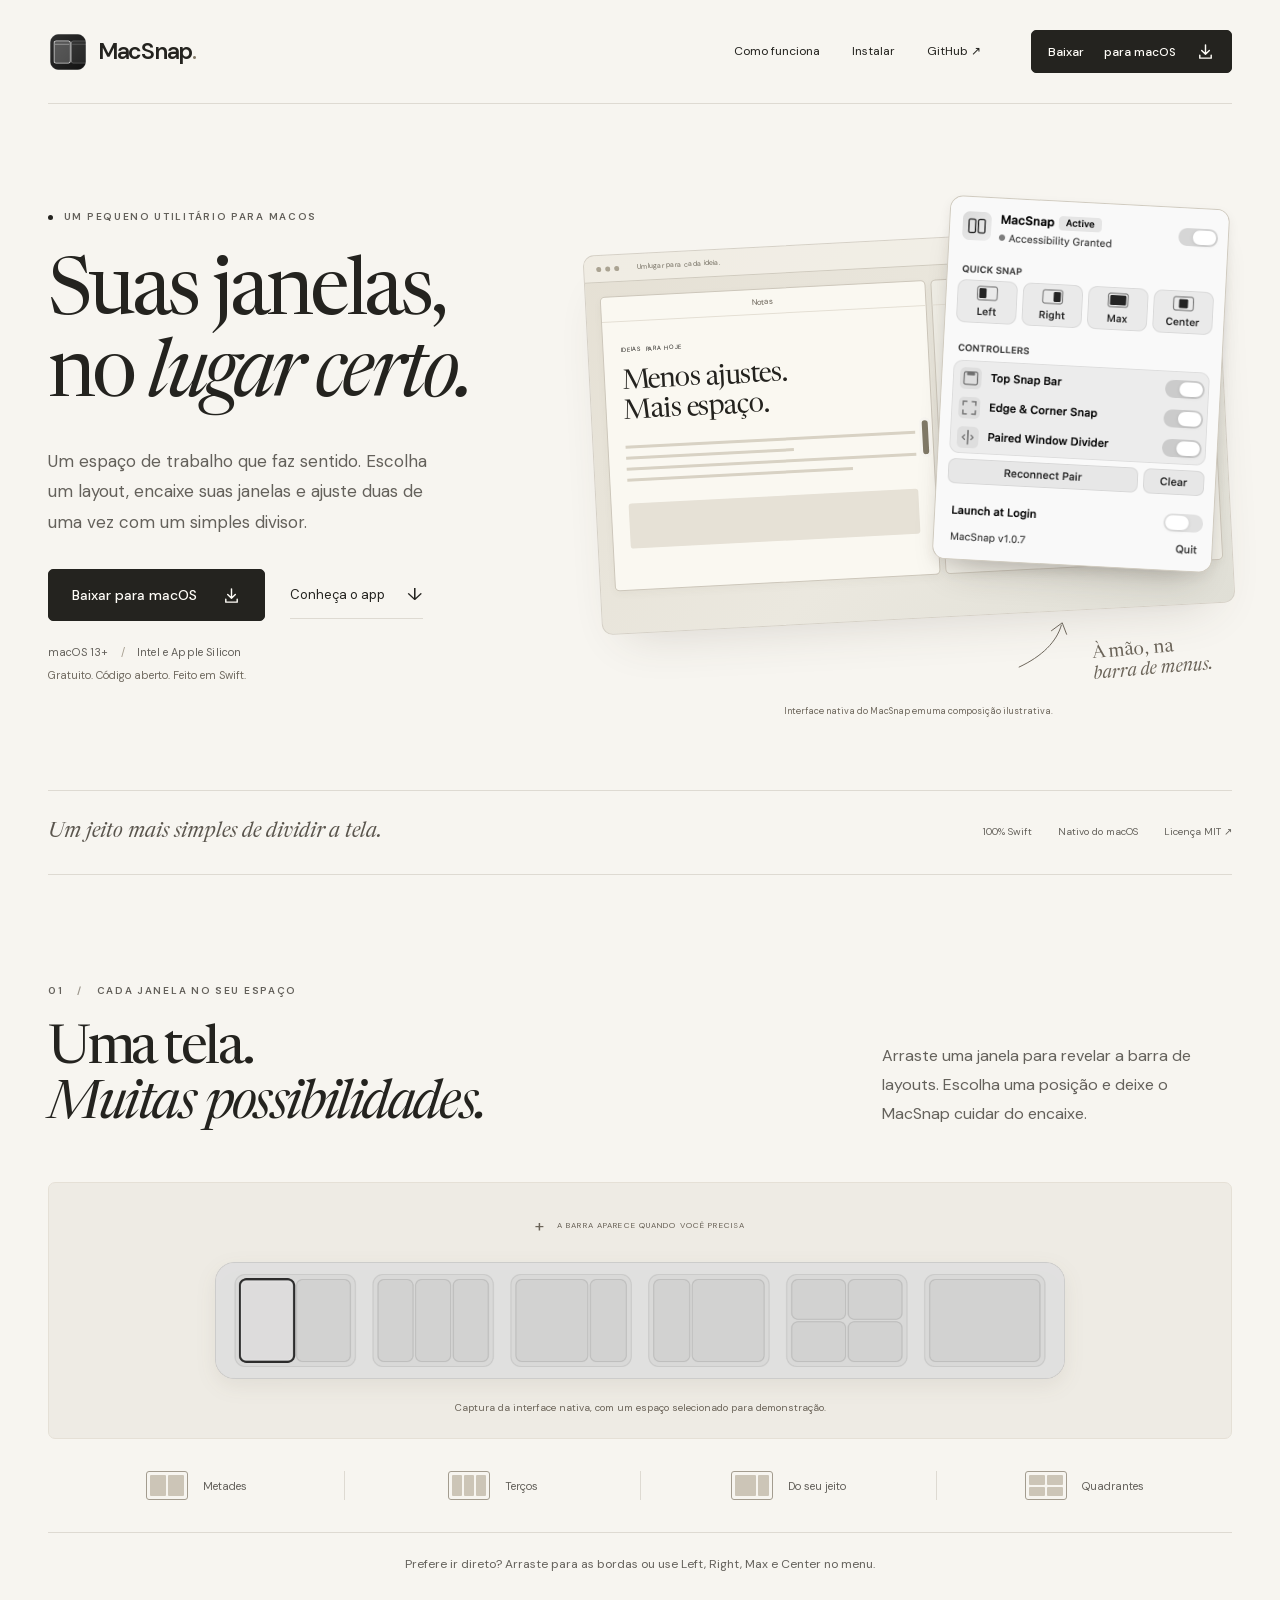
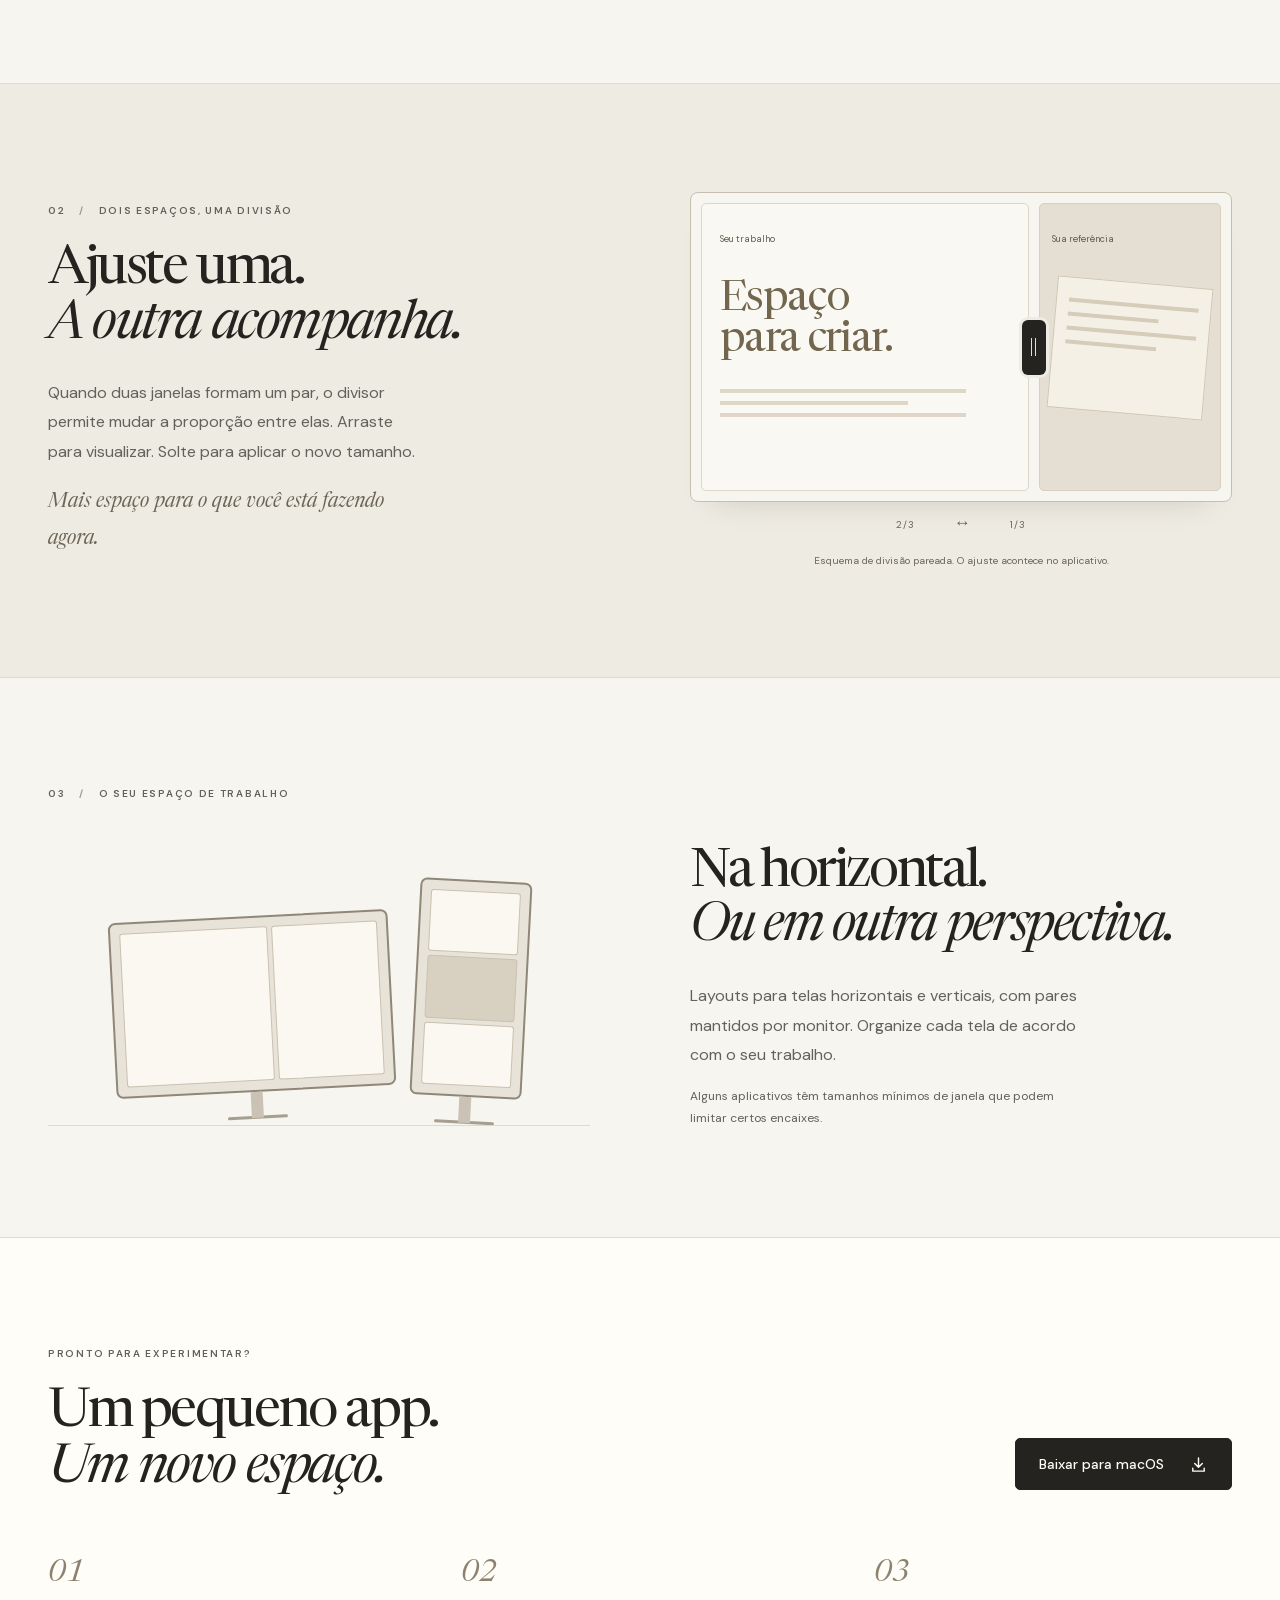
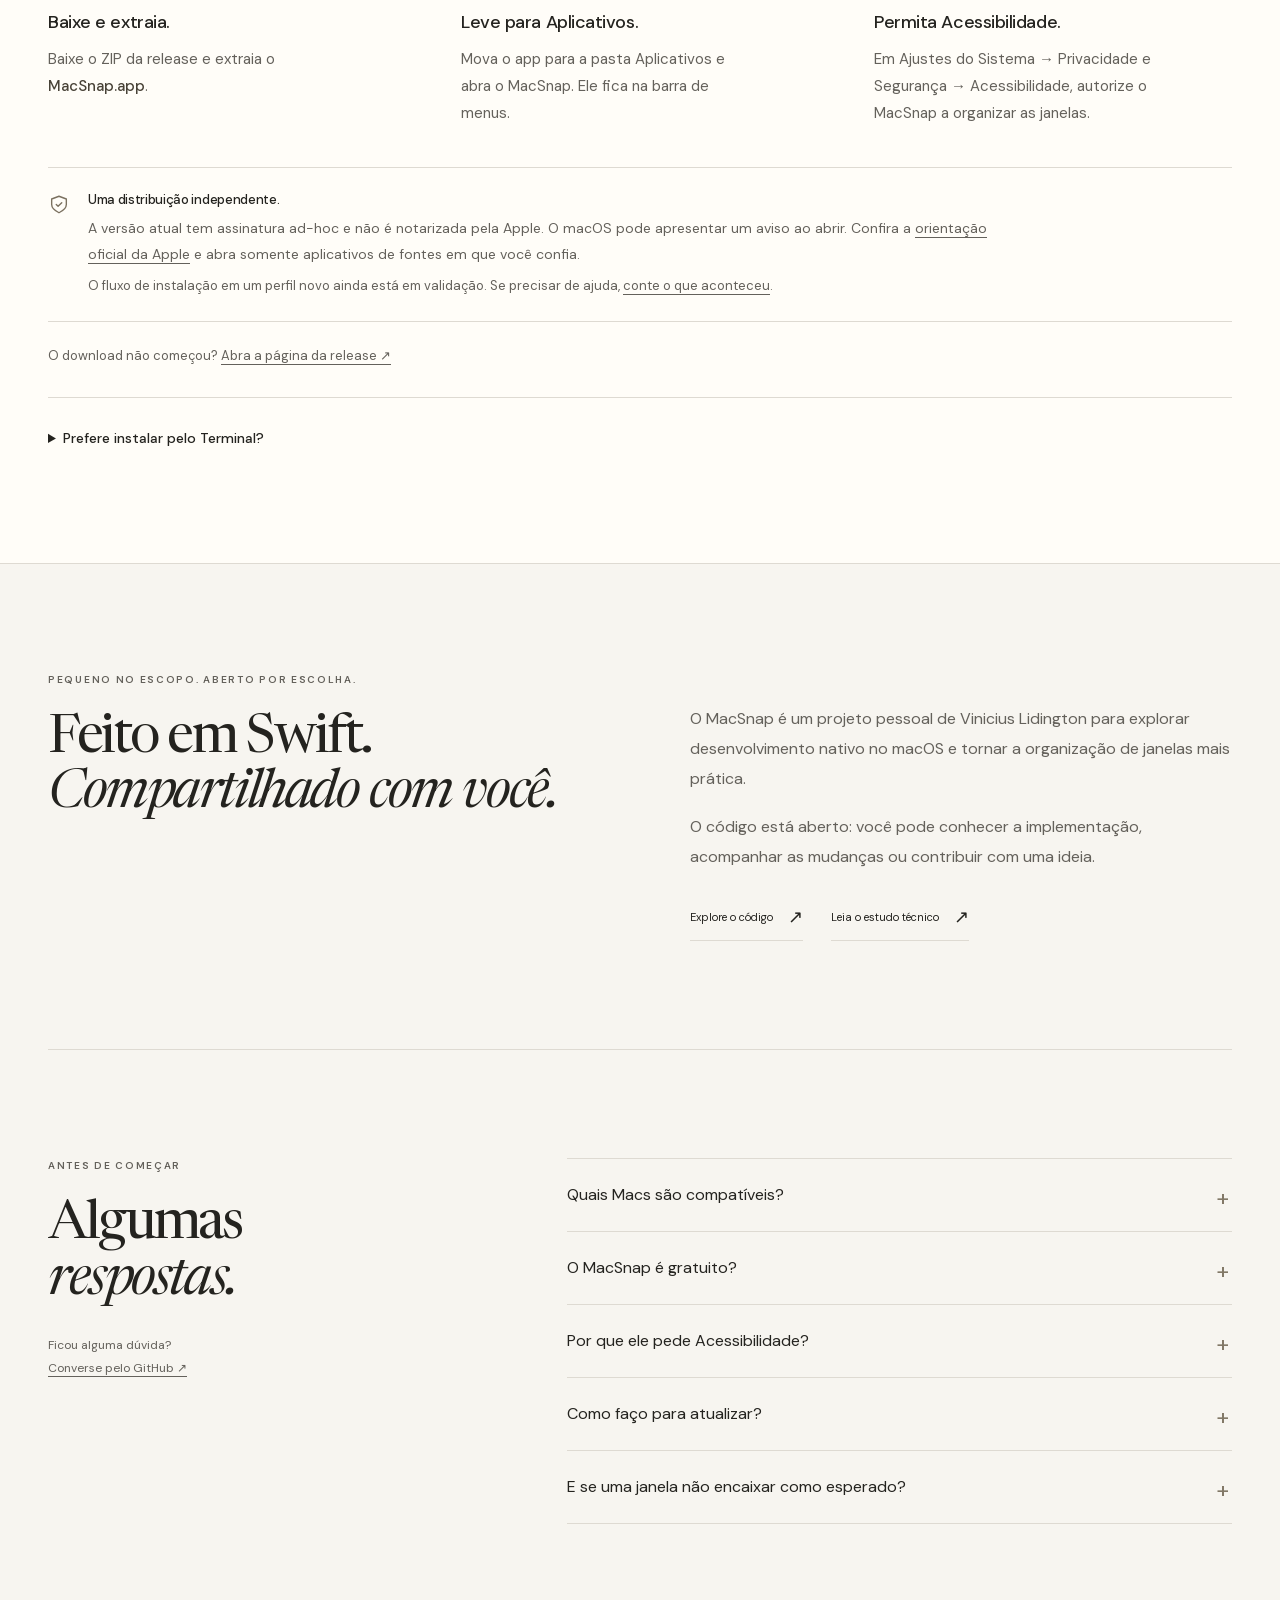
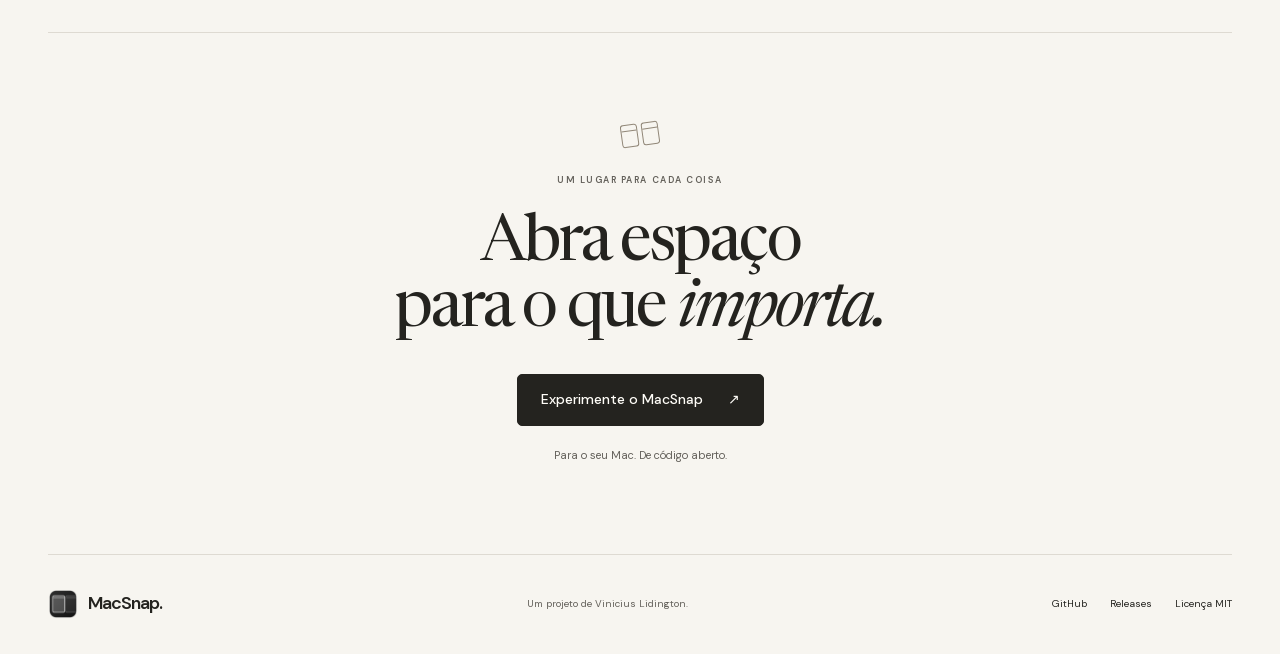
==== site/index.html @ 23ee4591 "feat: add MacSnap website and GitHub Pages deployment" ====
<!doctype html>
<html lang="pt-BR">
  <head>
    <meta charset="utf-8" />
    <meta name="viewport" content="width=device-width, initial-scale=1" />
    <meta name="theme-color" content="#f7f5f0" />
    <title>MacSnap — Suas janelas, no lugar certo.</title>
    <meta
      name="description"
      content="Um utilitário nativo em Swift para organizar janelas no macOS. Escolha layouts, encaixe pelas bordas e ajuste duas janelas juntas pelo divisor. Gratuito e de código aberto."
    />
    <link rel="canonical" href="https://viniciuslidington.github.io/MacSnap/" />
    <meta property="og:type" content="website" />
    <meta property="og:locale" content="pt_BR" />
    <meta property="og:site_name" content="MacSnap" />
    <meta
      property="og:title"
      content="MacSnap — Suas janelas, no lugar certo."
    />
    <meta
      property="og:description"
      content="Layouts de encaixe e redimensionamento pareado. Um pequeno utilitário nativo para o seu Mac, gratuito e de código aberto."
    />
    <meta
      property="og:url"
      content="https://viniciuslidington.github.io/MacSnap/"
    />
    <meta
      property="og:image"
      content="https://viniciuslidington.github.io/MacSnap/assets/social-preview.png"
    />
    <meta property="og:image:width" content="1200" />
    <meta property="og:image:height" content="630" />
    <meta
      property="og:image:alt"
      content="MacSnap. Suas janelas, no lugar certo. Para macOS, Intel e Apple Silicon."
    />
    <meta name="twitter:card" content="summary_large_image" />
    <meta
      name="twitter:title"
      content="MacSnap — Suas janelas, no lugar certo."
    />
    <meta
      name="twitter:description"
      content="Organize o espaço de trabalho no macOS com um utilitário nativo, gratuito e de código aberto."
    />
    <meta
      name="twitter:image"
      content="https://viniciuslidington.github.io/MacSnap/assets/social-preview.png"
    />
    <link rel="icon" href="assets/icon-128.png" type="image/png" />
    <link rel="apple-touch-icon" href="assets/icon.png" />
    <link
      rel="preload"
      href="assets/fonts/newsreader-latin.woff2"
      as="font"
      type="font/woff2"
      crossorigin
    />
    <link
      rel="preload"
      href="assets/fonts/dm-sans-latin.woff2"
      as="font"
      type="font/woff2"
      crossorigin
    />
    <link rel="stylesheet" href="styles.css" />
    <script src="script.js" defer></script>
  </head>
  <body>
    <a class="skip-link" href="#conteudo">Pular para o conteúdo</a>
    <header class="site-header wrap">
      <a class="brand" href="#inicio" aria-label="MacSnap, início"
        ><img src="assets/icon-128.png" width="40" height="40" alt="" /><span
          >MacSnap<span class="brand-period">.</span></span
        ></a
      >
      <nav aria-label="Navegação principal">
        <a href="#como-funciona">Como funciona</a>
        <a href="#instalar">Instalar</a>
        <a
          class="nav-github"
          href="https://github.com/viniciuslidington/MacSnap"
          >GitHub <span aria-hidden="true">↗</span></a
        >
      </nav>
      <a
        class="button button-small header-download"
        href="https://github.com/viniciuslidington/MacSnap/releases/latest/download/MacSnap.app.zip"
        >Baixar <span class="desktop-label">para macOS</span
        ><svg aria-hidden="true" viewBox="0 0 20 20">
          <path d="M10 3v10m-4-4 4 4 4-4M4 14v3h12v-3" /></svg
      ></a>
    </header>
    <main id="conteudo">
      <section class="hero wrap" id="inicio" aria-labelledby="hero-title">
        <div class="hero-copy">
          <p class="eyebrow">
            <span class="status-dot" aria-hidden="true"></span> UM PEQUENO
            UTILITÁRIO PARA MACOS
          </p>
          <h1 id="hero-title">Suas janelas,<br />no <em>lugar certo.</em></h1>
          <p class="hero-description">
            Um espaço de trabalho que faz sentido. Escolha um layout, encaixe
            suas janelas e ajuste duas de uma vez com um simples divisor.
          </p>
          <div class="hero-actions">
            <a
              class="button"
              href="https://github.com/viniciuslidington/MacSnap/releases/latest/download/MacSnap.app.zip"
              >Baixar para macOS<svg aria-hidden="true" viewBox="0 0 20 20">
                <path d="M10 3v10m-4-4 4 4 4-4M4 14v3h12v-3" /></svg></a
            ><a class="text-link" href="#como-funciona"
              >Conheça o app <span aria-hidden="true">↓</span></a
            >
          </div>
          <p class="compatibility">
            macOS 13+ <span aria-hidden="true">/</span> Intel e Apple Silicon
          </p>
          <p class="hero-note">Gratuito. Código aberto. Feito em Swift.</p>
        </div>
        <figure class="hero-product" aria-labelledby="hero-caption">
          <div class="workspace-art" aria-hidden="true">
            <div class="workspace-top">
              <span class="window-dots"><i></i><i></i><i></i></span
              ><span>Um lugar para cada ideia.</span
              ><span class="workspace-time">9:41</span>
            </div>
            <div class="workspace-windows">
              <div class="paper-window">
                <div class="paper-bar">Notas</div>
                <div class="paper-inner">
                  <span class="paper-eyebrow">IDEIAS PARA HOJE</span
                  ><span class="paper-heading"
                    >Menos ajustes.<br />Mais espaço.</span
                  ><span class="paper-line"></span
                  ><span class="paper-line short"></span
                  ><span class="paper-line"></span
                  ><span class="paper-line medium"></span>
                  <div class="paper-box"></div>
                </div>
              </div>
              <div class="empty-window">
                <div class="paper-bar">Seu próximo projeto</div>
                <div class="empty-lines">
                  <span></span><span></span><span></span><span></span>
                </div>
              </div>
            </div>
            <span class="seam-mark"></span>
          </div>
          <div class="native-menu">
            <img
              src="assets/menu-native.png"
              width="620"
              height="808"
              alt="Controles nativos do MacSnap: Quick Snap com Left, Right, Max e Center, e opções de layouts, encaixe e divisor pareado."
              fetchpriority="high"
            />
          </div>
          <span class="product-annotation" aria-hidden="true"
            >À mão, na<br /><em>barra de menus.</em
            ><svg viewBox="0 0 80 36">
              <path d="M4 30c29 0 51-8 64-23m-13 1 15-3-1 14" /></svg
          ></span>
          <figcaption id="hero-caption">
            Interface nativa do MacSnap em uma composição ilustrativa.
          </figcaption>
        </figure>
      </section>

      <div class="intro-strip wrap">
        <p>Um jeito mais simples de dividir a tela.</p>
        <div>
          <span>100% Swift</span><span>Nativo do macOS</span
          ><a
            href="https://github.com/viniciuslidington/MacSnap/blob/main/LICENSE"
            >Licença MIT <span aria-hidden="true">↗</span></a
          >
        </div>
      </div>

      <section
        class="layouts-section wrap section-space"
        id="como-funciona"
        aria-labelledby="layouts-title"
      >
        <div class="section-heading">
          <p class="eyebrow">
            01 <span aria-hidden="true">/</span> CADA JANELA NO SEU ESPAÇO
          </p>
          <div class="heading-row">
            <h2 id="layouts-title">
              Uma tela.<br /><em>Muitas possibilidades.</em>
            </h2>
            <p>
              Arraste uma janela para revelar a barra de layouts. Escolha uma
              posição e deixe o MacSnap cuidar do encaixe.
            </p>
          </div>
        </div>
        <figure class="layouts-capture">
          <div class="layout-label">
            <span class="small-cross" aria-hidden="true">+</span
            ><span>A BARRA APARECE QUANDO VOCÊ PRECISA</span>
          </div>
          <img
            src="assets/layouts-native.png"
            width="1360"
            height="188"
            alt="Barra de layouts nativa do MacSnap com opções de duas colunas, três colunas, proporções assimétricas, quadrantes e maximização."
            loading="lazy"
          />
          <figcaption>
            Captura da interface nativa, com um espaço selecionado para
            demonstração.
          </figcaption>
        </figure>
        <ul class="layout-types" aria-label="Exemplos de layouts">
          <li>
            <span class="mini-layout halves" aria-hidden="true"
              ><i></i><i></i></span
            ><span>Metades</span>
          </li>
          <li>
            <span class="mini-layout thirds" aria-hidden="true"
              ><i></i><i></i><i></i></span
            ><span>Terços</span>
          </li>
          <li>
            <span class="mini-layout asymmetric" aria-hidden="true"
              ><i></i><i></i></span
            ><span>Do seu jeito</span>
          </li>
          <li>
            <span class="mini-layout quarters" aria-hidden="true"
              ><i></i><i></i><i></i><i></i></span
            ><span>Quadrantes</span>
          </li>
        </ul>
        <p class="section-footnote">
          Prefere ir direto? Arraste para as bordas ou use Left, Right, Max e
          Center no menu.
        </p>
      </section>

      <section
        class="paired-section section-space"
        aria-labelledby="paired-title"
      >
        <div class="wrap paired-grid">
          <div class="paired-copy">
            <p class="eyebrow">
              02 <span aria-hidden="true">/</span> DOIS ESPAÇOS, UMA DIVISÃO
            </p>
            <h2 id="paired-title">
              Ajuste uma.<br /><em>A outra acompanha.</em>
            </h2>
            <p>
              Quando duas janelas formam um par, o divisor permite mudar a
              proporção entre elas. Arraste para visualizar. Solte para aplicar
              o novo tamanho.
            </p>
            <p class="quiet">Mais espaço para o que você está fazendo agora.</p>
          </div>
          <figure class="pair-figure">
            <div
              class="pair-diagram"
              role="img"
              aria-label="Esquema de duas janelas lado a lado com uma divisão de aproximadamente dois terços e um terço"
            >
              <div class="pair-first">
                <span class="diagram-title">Seu trabalho</span>
                <div class="diagram-heading">Espaço<br />para criar.</div>
                <div class="diagram-lines"><i></i><i></i><i></i></div>
              </div>
              <div class="pair-divider">
                <span><i></i><i></i></span>
              </div>
              <div class="pair-second">
                <span class="diagram-title">Sua referência</span>
                <div class="reference-sheet"><i></i><i></i><i></i><i></i></div>
              </div>
              <span class="ratio-caption"
                >2/3 <span aria-hidden="true">↔</span> 1/3</span
              >
            </div>
            <figcaption>
              Esquema de divisão pareada. O ajuste acontece no aplicativo.
            </figcaption>
          </figure>
        </div>
      </section>

      <section
        class="screens-section wrap section-space"
        aria-labelledby="screens-title"
      >
        <p class="eyebrow">
          03 <span aria-hidden="true">/</span> O SEU ESPAÇO DE TRABALHO
        </p>
        <div class="screens-grid">
          <div class="screen-drawing" aria-hidden="true">
            <div class="landscape-screen">
              <div><i></i><i></i></div>
            </div>
            <div class="portrait-screen">
              <div><i></i><i></i><i></i></div>
            </div>
            <span class="screen-ground"></span>
          </div>
          <div>
            <h2 id="screens-title">
              Na horizontal.<br /><em>Ou em outra perspectiva.</em>
            </h2>
            <p>
              Layouts para telas horizontais e verticais, com pares mantidos por
              monitor. Organize cada tela de acordo com o seu trabalho.
            </p>
            <p class="quiet">
              Alguns aplicativos têm tamanhos mínimos de janela que podem
              limitar certos encaixes.
            </p>
          </div>
        </div>
      </section>

      <section
        class="install-section section-space"
        id="instalar"
        aria-labelledby="install-title"
      >
        <div class="wrap">
          <div class="heading-row">
            <div>
              <p class="eyebrow">PRONTO PARA EXPERIMENTAR?</p>
              <h2 id="install-title">
                Um pequeno app.<br /><em>Um novo espaço.</em>
              </h2>
            </div>
            <a
              class="button"
              href="https://github.com/viniciuslidington/MacSnap/releases/latest/download/MacSnap.app.zip"
              >Baixar para macOS<svg aria-hidden="true" viewBox="0 0 20 20">
                <path d="M10 3v10m-4-4 4 4 4-4M4 14v3h12v-3" /></svg
            ></a>
          </div>
          <ol class="install-steps">
            <li>
              <span class="step-number">01</span>
              <h3>Baixe e extraia.</h3>
              <p>
                Baixe o ZIP da release e extraia o <strong>MacSnap.app</strong>.
              </p>
            </li>
            <li>
              <span class="step-number">02</span>
              <h3>Leve para Aplicativos.</h3>
              <p>
                Mova o app para a pasta Aplicativos e abra o MacSnap. Ele fica
                na barra de menus.
              </p>
            </li>
            <li>
              <span class="step-number">03</span>
              <h3>Permita Acessibilidade.</h3>
              <p>
                Em Ajustes do Sistema → Privacidade e Segurança →
                Acessibilidade, autorize o MacSnap a organizar as janelas.
              </p>
            </li>
          </ol>
          <aside class="installation-note" aria-labelledby="install-note-title">
            <svg aria-hidden="true" viewBox="0 0 24 24">
              <path d="M12 3 4 6v6c0 5 8 9 8 9s8-4 8-9V6l-8-3Z" />
              <path d="m9 12 2 2 4-4" />
            </svg>
            <div>
              <h3 id="install-note-title">Uma distribuição independente.</h3>
              <p>
                A versão atual tem assinatura ad-hoc e não é notarizada pela
                Apple. O macOS pode apresentar um aviso ao abrir. Confira a
                <a href="https://support.apple.com/pt-br/102445"
                  >orientação oficial da Apple</a
                >
                e abra somente aplicativos de fontes em que você confia.
              </p>
              <p class="small-note">
                O fluxo de instalação em um perfil novo ainda está em validação.
                Se precisar de ajuda,
                <a href="https://github.com/viniciuslidington/MacSnap/issues"
                  >conte o que aconteceu</a
                >.
              </p>
            </div>
          </aside>
          <p class="release-fallback">
            O download não começou?
            <a
              href="https://github.com/viniciuslidington/MacSnap/releases/latest"
              >Abra a página da release <span aria-hidden="true">↗</span></a
            >
          </p>
          <details class="terminal-install">
            <summary>Prefere instalar pelo Terminal?</summary>
            <p>
              O instalador baixa o app, configura o início de sessão e abre os
              ajustes de Acessibilidade. Você pode
              <a
                href="https://github.com/viniciuslidington/MacSnap/blob/main/install.sh"
                >ler o script antes de executar</a
              >.
            </p>
            <div class="code-box">
              <!-- prettier-ignore -->
              <code id="install-command">/bin/bash -c "$(curl -fsSL https://raw.githubusercontent.com/viniciuslidington/MacSnap/main/install.sh)"</code>
              <button type="button" data-copy-command hidden>
                Copiar comando
              </button>
            </div>
            <p class="copy-status" role="status" aria-live="polite"></p>
          </details>
        </div>
      </section>

      <section
        class="about-section wrap section-space"
        aria-labelledby="about-title"
      >
        <div class="about-grid">
          <div>
            <p class="eyebrow">PEQUENO NO ESCOPO. ABERTO POR ESCOLHA.</p>
            <h2 id="about-title">
              Feito em Swift.<br /><em>Compartilhado com você.</em>
            </h2>
          </div>
          <div class="about-copy">
            <p>
              O MacSnap é um projeto pessoal de Vinicius Lidington para explorar
              desenvolvimento nativo no macOS e tornar a organização de janelas
              mais prática.
            </p>
            <p>
              O código está aberto: você pode conhecer a implementação,
              acompanhar as mudanças ou contribuir com uma ideia.
            </p>
            <div class="about-links">
              <a
                class="text-link"
                href="https://github.com/viniciuslidington/MacSnap"
                >Explore o código <span aria-hidden="true">↗</span></a
              ><a
                class="text-link"
                href="https://github.com/viniciuslidington/MacSnap/blob/main/docs/architecture/native-window-study.md"
                >Leia o estudo técnico <span aria-hidden="true">↗</span></a
              >
            </div>
          </div>
        </div>
      </section>

      <section
        class="faq-section wrap section-space"
        id="duvidas"
        aria-labelledby="faq-title"
      >
        <div>
          <p class="eyebrow">ANTES DE COMEÇAR</p>
          <h2 id="faq-title">Algumas<br /><em>respostas.</em></h2>
          <p>
            Ficou alguma dúvida?<br /><a
              href="https://github.com/viniciuslidington/MacSnap/issues"
              >Converse pelo GitHub <span aria-hidden="true">↗</span></a
            >
          </p>
        </div>
        <div class="faq-list">
          <details>
            <summary>Quais Macs são compatíveis?</summary>
            <p>
              O pacote é universal, com executáveis para Intel e Apple Silicon,
              e tem macOS 13 como requisito mínimo. O comportamento de encaixe
              pode variar conforme o aplicativo e a configuração das telas.
            </p>
          </details>
          <details>
            <summary>O MacSnap é gratuito?</summary>
            <p>
              Sim. O download é gratuito e o código está disponível sob a
              <a
                href="https://github.com/viniciuslidington/MacSnap/blob/main/LICENSE"
                >licença MIT</a
              >.
            </p>
          </details>
          <details>
            <summary>Por que ele pede Acessibilidade?</summary>
            <p>
              O macOS exige essa permissão para que o MacSnap possa consultar,
              posicionar e redimensionar janelas de outros aplicativos. Você
              pode gerenciar a autorização nos Ajustes do Sistema.
            </p>
          </details>
          <details>
            <summary>Como faço para atualizar?</summary>
            <p>
              Confira a
              <a
                href="https://github.com/viniciuslidington/MacSnap/releases/latest"
                >release mais recente</a
              >, encerre o MacSnap que estiver aberto e substitua o aplicativo
              em Aplicativos pela nova cópia. O botão de download desta página
              aponta sempre para o pacote da release mais recente.
            </p>
          </details>
          <details>
            <summary>E se uma janela não encaixar como esperado?</summary>
            <p>
              Alguns aplicativos impõem tamanhos mínimos ou restrições ao
              redimensionamento. Se encontrar um problema,
              <a href="https://github.com/viniciuslidington/MacSnap/issues"
                >abra uma issue</a
              >
              com a versão do macOS, o aplicativo envolvido e os passos para
              reproduzir, sem incluir documentos ou dados pessoais.
            </p>
          </details>
        </div>
      </section>

      <section class="closing-section wrap" aria-labelledby="closing-title">
        <div class="closing-mark" aria-hidden="true">
          <span></span><span></span>
        </div>
        <p class="eyebrow">UM LUGAR PARA CADA COISA</p>
        <h2 id="closing-title">
          Abra espaço<br />para o que <em>importa.</em>
        </h2>
        <a
          class="button"
          href="https://github.com/viniciuslidington/MacSnap/releases/latest/download/MacSnap.app.zip"
          >Experimente o MacSnap <span aria-hidden="true">↗</span></a
        >
        <p>Para o seu Mac. De código aberto.</p>
      </section>
    </main>
    <footer class="site-footer wrap">
      <a class="brand" href="#inicio"
        ><img src="assets/icon-128.png" width="30" height="30" alt="" /><span
          >MacSnap.</span
        ></a
      >
      <p>
        Um projeto de
        <a href="https://github.com/viniciuslidington">Vinicius Lidington</a>.
      </p>
      <nav aria-label="Links do projeto">
        <a href="https://github.com/viniciuslidington/MacSnap">GitHub</a
        ><a href="https://github.com/viniciuslidington/MacSnap/releases"
          >Releases</a
        ><a
          href="https://github.com/viniciuslidington/MacSnap/blob/main/LICENSE"
          >Licença MIT</a
        >
      </nav>
    </footer>
  </body>
</html>
---- site/styles.css ----
@font-face {
  font-family: Newsreader;
  src: url("assets/fonts/newsreader-latin.woff2") format("woff2");
  font-style: normal;
  font-weight: 400;
  font-display: swap;
}
@font-face {
  font-family: Newsreader;
  src: url("assets/fonts/newsreader-latin-italic.woff2") format("woff2");
  font-style: italic;
  font-weight: 400;
  font-display: swap;
}
@font-face {
  font-family: "DM Sans";
  src: url("assets/fonts/dm-sans-latin.woff2") format("woff2");
  font-style: normal;
  font-weight: 400 700;
  font-display: swap;
}
:root {
  --paper: #f7f5f0;
  --surface: #fffdf8;
  --ink: #24231f;
  --muted: #64615b;
  --line: #dedad2;
  --soft: #eeebe4;
  --serif: Newsreader, Georgia, serif;
  --sans: "DM Sans", sans-serif;
  --max: 1240px;
}
* {
  box-sizing: border-box;
}
html {
  scroll-behavior: smooth;
  scroll-padding-top: 32px;
}
body {
  margin: 0;
  background: var(--paper);
  color: var(--ink);
  font: 400 17px/1.65 var(--sans);
  -webkit-font-smoothing: antialiased;
}
a {
  color: inherit;
  text-underline-offset: 4px;
}
a:hover {
  text-decoration-thickness: 2px;
}
button {
  font: inherit;
}
img {
  display: block;
  max-width: 100%;
  height: auto;
}
svg {
  fill: none;
  stroke: currentColor;
  stroke-width: 1.5;
  stroke-linecap: round;
  stroke-linejoin: round;
}
h1,
h2,
h3,
p,
figure {
  margin: 0;
}
h1,
h2 {
  font-family: var(--serif);
  font-weight: 400;
  line-height: 1.03;
  letter-spacing: -0.045em;
}
h1 {
  font-size: clamp(58px, 6.2vw, 88px);
}
h2 {
  font-size: clamp(40px, 4.2vw, 59px);
}
h3 {
  font-size: 20px;
  font-weight: 500;
  line-height: 1.3;
  letter-spacing: -0.025em;
}
em {
  font-weight: 400;
}
p {
  color: var(--muted);
}
:focus-visible {
  outline: 2px solid var(--ink);
  outline-offset: 5px;
}
::selection {
  background: #ded8c9;
  color: var(--ink);
}
.wrap {
  width: min(var(--max), calc(100% - 96px));
  margin-inline: auto;
}
.section-space {
  padding-block: 108px;
}
.eyebrow {
  font-size: 10px;
  line-height: 1.6;
  letter-spacing: 0.17em;
  font-weight: 600;
  color: var(--muted);
}
.eyebrow > span:not(.status-dot) {
  margin-inline: 10px;
  color: #9b958a;
}
.quiet {
  font-size: 15px;
}
.button {
  display: inline-flex;
  min-height: 52px;
  align-items: center;
  justify-content: center;
  gap: 25px;
  padding: 14px 23px;
  border: 1px solid var(--ink);
  border-radius: 5px;
  background: var(--ink);
  color: var(--surface);
  text-decoration: none;
  font-size: 14px;
  font-weight: 500;
  line-height: 1.5;
  transition:
    background 0.2s,
    transform 0.2s;
  white-space: nowrap;
}
.button:hover {
  background: #424039;
  text-decoration: none;
  transform: translateY(-2px);
}
.button svg {
  width: 19px;
  height: 19px;
}
.button-small {
  min-height: 43px;
  padding: 10px 16px;
  font-size: 12px;
  gap: 20px;
}
.text-link {
  display: inline-flex;
  align-items: center;
  gap: 22px;
  font-size: 13px;
  text-decoration: none;
  border-bottom: 1px solid var(--line);
  padding-block: 8px;
}
.text-link:hover {
  border-color: var(--ink);
}
.text-link span {
  font-size: 18px;
}
.skip-link {
  position: absolute;
  left: 24px;
  top: -80px;
  z-index: 100;
  padding: 10px 20px;
  background: var(--ink);
  color: white;
}
.skip-link:focus {
  top: 10px;
}
.site-header {
  height: 104px;
  display: flex;
  align-items: center;
  gap: 50px;
  border-bottom: 1px solid var(--line);
}
.brand {
  display: inline-flex;
  gap: 10px;
  align-items: center;
  text-decoration: none;
  color: var(--ink);
  font-size: 23px;
  font-weight: 600;
  letter-spacing: -0.055em;
  white-space: nowrap;
}
.brand img {
  border-radius: 8px;
}
.brand-period {
  color: #827967;
}
.site-header nav {
  margin-left: auto;
  display: flex;
  gap: 32px;
  font-size: 12px;
}
.site-header nav a {
  text-decoration: none;
  padding-block: 10px;
}
.site-header nav a:hover {
  text-decoration: underline;
}
.hero {
  display: grid;
  grid-template-columns: 47% 53%;
  min-height: 686px;
  align-items: center;
  padding-top: 35px;
  padding-bottom: 36px;
}
.hero-copy {
  position: relative;
  z-index: 2;
  padding-block: 45px;
  animation: rise 0.7s both;
}
.hero-copy .eyebrow {
  margin-bottom: 30px;
}
.status-dot {
  display: inline-block;
  width: 5px;
  height: 5px;
  border-radius: 50%;
  background: var(--ink);
  vertical-align: middle;
  margin-right: 7px;
}
.hero-description {
  max-width: 380px;
  margin-top: 27px;
  font-size: 16px;
  line-height: 1.8;
}
.hero-actions {
  display: flex;
  align-items: center;
  gap: 25px;
  margin-top: 32px;
}
.compatibility {
  font-size: 11px;
  margin-top: 22px;
  letter-spacing: 0.015em;
}
.compatibility > span {
  margin-inline: 9px;
  color: #a69e90;
}
.hero-note {
  font-size: 11px;
  margin-top: 4px;
  color: #716b61;
}
.hero-product {
  position: relative;
  min-width: 0;
  height: 570px;
  animation: rise 0.85s 0.1s both;
}
.workspace-art {
  position: absolute;
  left: -2%;
  right: 1%;
  top: 77px;
  height: 380px;
  border: 1px solid #d5d0c6;
  border-radius: 11px;
  background: linear-gradient(135deg, #e5e0d4, #ebe8df 55%, #e0dfd6);
  box-shadow: 0 24px 50px -25px #49402e30;
  overflow: hidden;
  transform: rotate(-3deg);
}
.workspace-top {
  height: 27px;
  background: #f6f3ecaa;
  border-bottom: 1px solid #d0cbbf;
  display: flex;
  align-items: center;
  justify-content: space-between;
  padding: 0 12px;
  gap: 18px;
  font-size: 7px;
  color: #736e61;
}
.window-dots {
  display: flex;
  gap: 4px;
}
.window-dots i {
  width: 5px;
  height: 5px;
  border-radius: 50%;
  background: #aaa392;
}
.workspace-time {
  margin-left: auto;
}
.workspace-windows {
  display: grid;
  grid-template-columns: 54% 46%;
  height: calc(100% - 55px);
  gap: 5px;
  padding: 14px;
}
.paper-window,
.empty-window {
  min-width: 0;
  background: #faf8f1;
  border: 1px solid #cdc7bb;
  border-radius: 5px;
  box-shadow: 0 3px 8px #51452d0a;
}
.paper-bar {
  height: 25px;
  border-bottom: 1px solid #e4dfd4;
  text-align: center;
  font-size: 8px;
  line-height: 25px;
  color: #6b6459;
}
.paper-inner {
  padding: 24px 17px;
}
.paper-eyebrow {
  display: block;
  font-size: 6px;
  letter-spacing: 0.12em;
}
.paper-heading {
  display: block;
  margin: 12px 0 19px;
  font: 27px/1.1 var(--serif);
  letter-spacing: -0.04em;
}
.paper-line {
  display: block;
  height: 3px;
  background: #d8d2c4;
  margin-top: 8px;
  width: 100%;
}
.paper-line.short {
  width: 58%;
}
.paper-line.medium {
  width: 78%;
}
.paper-box {
  height: 45px;
  background: #e6e1d6;
  border-radius: 3px;
  margin-top: 22px;
}
.empty-window {
  background: #efede5;
}
.empty-lines {
  padding: 30px 17px;
}
.empty-lines span {
  display: block;
  height: 6px;
  background: #ddd9cc;
  margin: 10px 0;
}
.empty-lines span:nth-child(2n) {
  width: 70%;
}
.seam-mark {
  position: absolute;
  left: 52%;
  top: 48%;
  height: 34px;
  width: 6px;
  border-radius: 5px;
  background: #807967;
  box-shadow: 0 0 0 3px #f7f5f0;
}
.native-menu {
  position: absolute;
  right: 11px;
  top: 40px;
  width: 280px;
  transform: rotate(3deg);
  border: 1px solid #d0cbc0;
  border-radius: 13px;
  overflow: hidden;
  background: #f3f1eb;
  box-shadow:
    0 24px 36px -20px #352e254d,
    0 5px 12px #352e2512;
}
.native-menu img {
  width: 100%;
  height: auto;
}
.product-annotation {
  position: absolute;
  right: 20px;
  bottom: 51px;
  font: 18px/1.15 var(--serif);
  transform: rotate(-5deg);
  color: #6b6459;
}
.product-annotation svg {
  position: absolute;
  top: -20px;
  left: -83px;
  width: 70px;
  transform: rotate(-20deg);
  stroke-width: 1;
}
.hero-product figcaption {
  position: absolute;
  left: 0;
  right: 0;
  bottom: 13px;
  font-size: 9px;
  text-align: center;
  color: #6b6459;
}
.intro-strip {
  border-top: 1px solid var(--line);
  border-bottom: 1px solid var(--line);
  display: flex;
  align-items: center;
  justify-content: space-between;
  gap: 30px;
  min-height: 85px;
}
.intro-strip > p {
  font: italic 21px var(--serif);
  color: #5a554d;
}
.intro-strip > div {
  display: flex;
  gap: 26px;
  font-size: 10px;
  color: var(--muted);
}
.intro-strip a {
  text-decoration: none;
}
.intro-strip a:hover {
  text-decoration: underline;
}
.heading-row {
  display: flex;
  justify-content: space-between;
  align-items: end;
  gap: 70px;
}
.section-heading > .eyebrow {
  margin-bottom: 24px;
}
.heading-row > p {
  max-width: 350px;
  font-size: 15px;
  line-height: 1.8;
  padding-bottom: 5px;
}
.layouts-capture {
  margin-top: 48px;
  padding: 29px 50px 22px;
  background: #eeebe4;
  border: 1px solid #e5e0d6;
  border-radius: 7px;
  position: relative;
}
.layout-label {
  display: flex;
  gap: 12px;
  align-items: center;
  justify-content: center;
  font-size: 8px;
  letter-spacing: 0.14em;
  color: #6b6459;
  margin-bottom: 22px;
}
.small-cross {
  font-size: 17px;
  font-weight: 400;
}
.layouts-capture img {
  width: min(850px, 100%);
  margin: auto;
  filter: drop-shadow(0 7px 10px #443c2915);
}
figcaption {
  font-size: 10px;
  line-height: 1.6;
  color: #6b6459;
}
.layouts-capture figcaption {
  text-align: center;
  margin-top: 21px;
}
.layout-types {
  list-style: none;
  display: grid;
  grid-template-columns: repeat(4, 1fr);
  margin: 0;
  padding: 32px 0;
  border-bottom: 1px solid var(--line);
}
.layout-types li {
  display: flex;
  justify-content: center;
  align-items: center;
  gap: 15px;
  font-size: 11px;
  color: var(--muted);
  border-left: 1px solid var(--line);
}
.layout-types li:first-child {
  border-left: 0;
}
.mini-layout {
  width: 42px;
  height: 29px;
  border: 1px solid #a39c8f;
  border-radius: 3px;
  padding: 3px;
  display: grid;
  gap: 2px;
  grid-template-columns: 1fr 1fr;
}
.mini-layout i {
  background: #ccc5b7;
  border-radius: 1px;
}
.mini-layout.thirds {
  grid-template-columns: repeat(3, 1fr);
}
.mini-layout.asymmetric {
  grid-template-columns: 2fr 1fr;
}
.mini-layout.quarters {
  grid-template-rows: 1fr 1fr;
}
.section-footnote {
  font-size: 12px;
  text-align: center;
  padding-top: 22px;
}
.paired-section {
  background: #eeebe3;
  border-block: 1px solid var(--line);
}
.paired-grid {
  display: grid;
  grid-template-columns: 1fr 1fr;
  align-items: center;
  gap: 100px;
}
.paired-copy h2 {
  margin-block: 24px;
}
.paired-copy > p:not(.eyebrow) {
  max-width: 380px;
  font-size: 15px;
  line-height: 1.85;
}
.paired-copy .quiet {
  margin-top: 18px;
  color: #6c6456;
  font-family: var(--serif);
  font-size: 20px !important;
  font-style: italic;
}
.pair-figure {
  min-width: 0;
}
.pair-diagram {
  height: 310px;
  display: grid;
  grid-template-columns: 1.8fr 10px 1fr;
  position: relative;
  border: 1px solid #c6bfae;
  border-radius: 8px;
  background: var(--paper);
  padding: 10px;
  box-shadow: 0 20px 30px -25px #28201535;
}
.pair-first {
  background: #faf8f2;
  padding: 18px;
  border: 1px solid #ddd7c9;
  border-radius: 5px;
}
.diagram-title {
  font-size: 9px;
  color: #62594c;
}
.diagram-heading {
  font: 42px/0.98 var(--serif);
  letter-spacing: -0.04em;
  margin-top: 30px;
  color: #72664f;
}
.diagram-lines {
  margin-top: 27px;
}
.diagram-lines i {
  display: block;
  height: 4px;
  width: 85%;
  background: #ded7c7;
  margin-bottom: 8px;
}
.diagram-lines i:nth-child(2) {
  width: 65%;
}
.pair-divider {
  position: relative;
  display: flex;
  align-items: center;
  justify-content: center;
}
.pair-divider > span {
  position: absolute;
  display: flex;
  gap: 3px;
  align-items: center;
  justify-content: center;
  background: var(--ink);
  border-radius: 6px;
  width: 24px;
  height: 55px;
  box-shadow: 0 0 0 3px var(--soft);
}
.pair-divider i {
  width: 1px;
  height: 18px;
  background: #e5dfd1;
}
.pair-second {
  padding: 18px 12px;
  background: #e4dfd2;
  border: 1px solid #d8d0bf;
  border-radius: 5px;
}
.reference-sheet {
  background: #f4f0e6;
  height: 132px;
  margin-top: 32px;
  padding: 20px 12px;
  transform: rotate(5deg);
  border: 1px solid #cfc6b3;
}
.reference-sheet i {
  height: 4px;
  display: block;
  margin-bottom: 10px;
  background: #d5ccb9;
}
.reference-sheet i:nth-child(2n) {
  width: 70%;
}
.ratio-caption {
  position: absolute;
  left: 0;
  right: 0;
  bottom: -35px;
  font-size: 10px;
  text-align: center;
  color: #6c6456;
  letter-spacing: 0.1em;
}
.ratio-caption span {
  display: inline-block;
  margin-inline: 35px;
  letter-spacing: 0;
  font-size: 17px;
}
.pair-figure figcaption {
  text-align: center;
  margin-top: 51px;
}
.screens-section > .eyebrow {
  margin-bottom: 45px;
}
.screens-grid {
  display: grid;
  grid-template-columns: 1fr 1fr;
  gap: 100px;
  align-items: center;
}
.screens-grid h2 {
  margin-bottom: 26px;
  font-size: clamp(38px, 4.1vw, 57px);
}
.screens-grid p:not(.eyebrow) {
  max-width: 400px;
  font-size: 15px;
  line-height: 1.85;
}
.screens-grid .quiet {
  margin-top: 15px;
  font-size: 12px !important;
}
.screen-drawing {
  height: 280px;
  position: relative;
  display: flex;
  align-items: center;
  justify-content: center;
  gap: 23px;
}
.landscape-screen,
.portrait-screen {
  border: 2px solid #8f8778;
  border-radius: 7px;
  position: relative;
  background: #e8e3d8;
  padding: 9px;
}
.landscape-screen {
  width: 280px;
  height: 176px;
  margin-top: 32px;
  transform: rotate(-3deg);
}
.portrait-screen {
  width: 112px;
  height: 217px;
  transform: rotate(3deg);
}
.landscape-screen::after,
.portrait-screen::after {
  content: "";
  height: 26px;
  width: 12px;
  background: #c9c2b5;
  position: absolute;
  left: calc(50% - 6px);
  bottom: -28px;
}
.landscape-screen::before,
.portrait-screen::before {
  content: "";
  height: 3px;
  width: 60px;
  background: #a69e8e;
  position: absolute;
  left: calc(50% - 30px);
  bottom: -29px;
  border-radius: 4px;
}
.landscape-screen > div {
  display: grid;
  grid-template-columns: 1.4fr 1fr;
  gap: 4px;
  height: 100%;
}
.portrait-screen > div {
  display: grid;
  gap: 4px;
  height: 100%;
}
.screen-drawing i {
  background: #faf8f1;
  border: 1px solid #c9c1b1;
  border-radius: 3px;
}
.portrait-screen i:nth-child(2) {
  background: #d8d1c1;
}
.screen-ground {
  position: absolute;
  left: 0;
  right: 0;
  bottom: 2px;
  height: 1px;
  background: var(--line);
}
.install-section {
  background: var(--surface);
  border-block: 1px solid var(--line);
}
.install-section .eyebrow {
  margin-bottom: 24px;
}
.install-section .heading-row .button {
  margin-bottom: 7px;
}
.install-steps {
  list-style: none;
  display: grid;
  grid-template-columns: repeat(3, 1fr);
  gap: 55px;
  padding: 0;
  margin: 62px 0 40px;
}
.step-number {
  display: block;
  font: italic 30px var(--serif);
  color: #8d826e;
  margin-bottom: 22px;
}
.install-steps h3 {
  font-size: 18px;
  margin-bottom: 12px;
}
.install-steps p {
  font-size: 13px;
  line-height: 1.8;
  max-width: 280px;
}
.install-steps strong {
  font-weight: 500;
  color: #484237;
}
.installation-note {
  display: flex;
  gap: 18px;
  border-block: 1px solid var(--line);
  padding: 24px 0;
}
.installation-note > svg {
  flex: 0 0 22px;
  width: 22px;
  height: 25px;
  color: #7b7160;
}
.installation-note h3 {
  font-size: 13px;
  margin-bottom: 7px;
}
.installation-note p {
  font-size: 12px;
  line-height: 1.8;
  max-width: 940px;
}
.installation-note .small-note {
  margin-top: 7px;
  font-size: 11px;
}
.release-fallback {
  margin-top: 23px;
  font-size: 12px;
}
.terminal-install {
  margin-top: 30px;
  border-top: 1px solid var(--line);
  padding-top: 24px;
  font-size: 12px;
}
.terminal-install summary {
  font-size: 13px;
  font-weight: 500;
  cursor: pointer;
  width: fit-content;
  padding: 5px 0;
}
.terminal-install > p {
  margin-block: 12px;
  max-width: 850px;
}
.code-box {
  border: 1px solid var(--line);
  background: var(--paper);
  padding: 18px;
  border-radius: 5px;
  margin-top: 18px;
  display: flex;
  align-items: start;
  gap: 18px;
}
.code-box code {
  font:
    11px/1.8 ui-monospace,
    monospace;
  overflow-wrap: anywhere;
  word-break: break-word;
  flex: 1;
  min-width: 0;
}
.code-box button {
  border: 1px solid #b0a89a;
  border-radius: 3px;
  padding: 6px 10px;
  background: var(--surface);
  font-size: 11px;
  cursor: pointer;
  flex-shrink: 0;
  min-height: 35px;
}
.copy-status {
  min-height: 20px;
  font-size: 12px;
}
.about-grid {
  display: grid;
  grid-template-columns: 1fr 1fr;
  gap: 100px;
}
.about-grid h2 {
  margin-top: 24px;
}
.about-copy {
  padding-top: 32px;
}
.about-copy > p {
  font-size: 15px;
  line-height: 1.9;
  margin-bottom: 17px;
}
.about-links {
  display: flex;
  gap: 28px;
  margin-top: 22px;
}
.about-links .text-link {
  font-size: 11px;
  gap: 15px;
}
.faq-section {
  display: grid;
  grid-template-columns: 0.75fr 1.25fr;
  gap: 120px;
  border-top: 1px solid var(--line);
}
.faq-section h2 {
  margin-top: 24px;
}
.faq-section > div > p:not(.eyebrow) {
  font-size: 12px;
  line-height: 1.9;
  margin-top: 25px;
}
.faq-list {
  border-top: 1px solid var(--line);
}
.faq-list details {
  border-bottom: 1px solid var(--line);
}
.faq-list summary {
  cursor: pointer;
  list-style: none;
  padding: 24px 35px 24px 0;
  position: relative;
  font-size: 14px;
  line-height: 1.5;
}
.faq-list summary::-webkit-details-marker {
  display: none;
}
.faq-list summary::after {
  content: "+";
  position: absolute;
  right: 3px;
  top: 22px;
  font-size: 23px;
  font-weight: 400;
  color: #827867;
}
.faq-list details[open] summary::after {
  content: "−";
}
.faq-list details > p {
  padding: 0 30px 24px 0;
  font-size: 13px;
  line-height: 1.9;
}
.closing-section {
  text-align: center;
  border-top: 1px solid var(--line);
  padding-block: 90px;
}
.closing-mark {
  display: flex;
  gap: 4px;
  justify-content: center;
  transform: rotate(-8deg);
  margin-bottom: 27px;
}
.closing-mark span {
  width: 17px;
  height: 23px;
  border: 1px solid #918778;
  border-radius: 3px;
  position: relative;
}
.closing-mark span::before {
  content: "";
  position: absolute;
  left: 0;
  right: 0;
  top: 5px;
  height: 1px;
  background: #918778;
}
.closing-section .eyebrow {
  font-size: 9px;
}
.closing-section h2 {
  margin-block: 25px 29px;
  font-size: clamp(50px, 5vw, 72px);
}
.closing-section > p:last-child {
  font-size: 11px;
  margin-top: 20px;
}
.site-footer {
  border-top: 1px solid var(--line);
  min-height: 100px;
  display: flex;
  gap: 35px;
  align-items: center;
  justify-content: space-between;
}
.site-footer .brand {
  font-size: 18px;
}
.site-footer > p {
  font-size: 10px;
}
.site-footer p > a {
  text-decoration: none;
}
.site-footer nav {
  display: flex;
  gap: 23px;
  font-size: 10px;
}
.site-footer nav a {
  text-decoration: none;
}
.site-footer a:hover {
  text-decoration: underline;
}
@keyframes rise {
  from {
    opacity: 0;
    transform: translateY(12px);
  }
  to {
    opacity: 1;
    transform: translateY(0);
  }
}
@media (min-width: 1450px) {
  .hero-product {
    height: 600px;
  }
  .workspace-art {
    top: 91px;
  }
  .native-menu {
    top: 49px;
    right: 25px;
    width: 300px;
  }
}
@media (max-width: 1100px) {
  .wrap {
    width: calc(100% - 64px);
  }
  .site-header {
    gap: 30px;
  }
  .site-header nav {
    gap: 24px;
  }
  .hero {
    min-height: 660px;
    grid-template-columns: 48% 52%;
  }
  h1 {
    font-size: 68px;
  }
  .hero-description {
    font-size: 15px;
    max-width: 330px;
  }
  .hero-actions {
    gap: 18px;
    flex-wrap: wrap;
  }
  .hero-product {
    height: 530px;
  }
  .native-menu {
    width: 240px;
    top: 47px;
    right: 0;
  }
  .workspace-art {
    height: 340px;
    top: 83px;
    left: 0;
  }
  .product-annotation {
    bottom: 42px;
    right: 10px;
  }
  .paper-heading {
    font-size: 23px;
  }
  .paper-inner {
    padding: 23px 12px;
  }
  .paired-grid,
  .screens-grid,
  .about-grid {
    gap: 60px;
  }
  .heading-row {
    gap: 40px;
  }
  .about-links {
    flex-wrap: wrap;
    gap: 8px 25px;
  }
  .screen-drawing {
    gap: 14px;
  }
  .landscape-screen {
    width: 230px;
    height: 150px;
  }
  .portrait-screen {
    width: 95px;
    height: 195px;
  }
  .faq-section {
    gap: 65px;
  }
  .layouts-capture {
    padding-inline: 35px;
  }
  .site-footer {
    gap: 20px;
  }
}
@media (max-width: 820px) {
  .wrap {
    width: calc(100% - 48px);
  }
  .site-header {
    height: 85px;
    gap: 20px;
  }
  .brand {
    font-size: 21px;
  }
  .brand img {
    width: 34px;
    height: 34px;
  }
  .site-header nav {
    gap: 20px;
  }
  .nav-github {
    display: none;
  }
  .header-download .desktop-label {
    display: none;
  }
  .hero {
    grid-template-columns: 1fr 1fr;
    min-height: 590px;
    padding-block: 22px;
  }
  .hero-copy .eyebrow {
    font-size: 8px;
    letter-spacing: 0.12em;
    margin-bottom: 24px;
  }
  h1 {
    font-size: 56px;
  }
  .hero-description {
    font-size: 14px;
    max-width: 300px;
  }
  .hero-actions {
    gap: 13px;
    margin-top: 24px;
    display: block;
  }
  .hero-actions .text-link {
    margin-top: 10px;
    display: flex;
    width: fit-content;
    font-size: 12px;
  }
  .hero .button {
    font-size: 12px;
    gap: 19px;
    padding: 13px 17px;
    min-height: 48px;
  }
  .hero-product {
    height: 480px;
  }
  .native-menu {
    width: 215px;
    top: 43px;
  }
  .workspace-art {
    top: 96px;
    height: 290px;
    left: 3px;
  }
  .paper-heading {
    font-size: 19px;
  }
  .paper-inner {
    padding: 16px 9px;
  }
  .paper-eyebrow {
    font-size: 5px;
  }
  .paper-box {
    height: 30px;
  }
  .paper-line {
    height: 2px;
  }
  .empty-lines {
    padding: 22px 10px;
  }
  .product-annotation {
    font-size: 16px;
    right: 0;
    bottom: 30px;
  }
  .hero-product figcaption {
    bottom: 0;
    font-size: 8px;
  }
  .compatibility {
    font-size: 9px;
  }
  .hero-note {
    font-size: 10px;
  }
  .intro-strip {
    min-height: 90px;
    gap: 12px;
  }
  .intro-strip > p {
    font-size: 19px;
  }
  .intro-strip > div {
    gap: 15px;
    font-size: 8px;
  }
  .section-space {
    padding-block: 78px;
  }
  .heading-row > p {
    max-width: 265px;
    font-size: 13px;
  }
  .paired-grid,
  .screens-grid,
  .about-grid {
    gap: 38px;
  }
  h2 {
    font-size: 44px;
  }
  .paired-copy > p:not(.eyebrow) {
    font-size: 13px;
  }
  .pair-diagram {
    height: 270px;
    padding: 7px;
  }
  .pair-first {
    padding: 15px 11px;
  }
  .diagram-heading {
    font-size: 32px;
  }
  .pair-second {
    padding: 15px 8px;
  }
  .reference-sheet {
    padding: 15px 6px;
    height: 115px;
  }
  .diagram-title {
    font-size: 7px;
  }
  .paired-copy .quiet {
    font-size: 18px !important;
  }
  .screens-grid h2 {
    font-size: 40px;
  }
  .screens-grid p:not(.eyebrow) {
    font-size: 13px;
  }
  .screen-drawing {
    gap: 10px;
  }
  .landscape-screen {
    width: 175px;
    height: 120px;
    padding: 6px;
  }
  .portrait-screen {
    width: 75px;
    height: 170px;
    padding: 6px;
  }
  .install-steps {
    gap: 25px;
  }
  .install-steps h3 {
    font-size: 16px;
  }
  .install-steps p {
    font-size: 12px;
  }
  .about-copy > p {
    font-size: 13px;
  }
  .about-copy {
    padding-top: 27px;
  }
  .faq-section {
    gap: 35px;
    grid-template-columns: 0.7fr 1.3fr;
  }
  .faq-list summary {
    font-size: 13px;
  }
  .site-footer {
    flex-wrap: wrap;
    padding-block: 25px;
    row-gap: 20px;
  }
  .site-footer > p {
    margin-left: auto;
  }
  .site-footer nav {
    width: 100%;
    justify-content: center;
    border-top: 1px solid var(--line);
    padding-top: 20px;
  }
}
@media (max-width: 620px) {
  html {
    scroll-padding-top: 18px;
  }
  .wrap {
    width: calc(100% - 40px);
  }
  .site-header {
    height: 78px;
  }
  .site-header nav {
    display: none;
  }
  .header-download {
    margin-left: auto;
  }
  .brand {
    font-size: 22px;
  }
  .button-small {
    font-size: 11px;
    gap: 16px;
  }
  .hero {
    display: block;
    padding-top: 40px;
    padding-bottom: 12px;
    min-height: 0;
  }
  .hero-copy {
    padding-block: 0;
    max-width: 440px;
  }
  .hero-copy .eyebrow {
    font-size: 8px;
    margin-bottom: 26px;
    letter-spacing: 0.13em;
  }
  h1 {
    font-size: clamp(54px, 13.5vw, 78px);
  }
  .hero-description {
    font-size: 15px;
    line-height: 1.8;
    max-width: 360px;
    margin-top: 23px;
  }
  .hero-actions {
    display: flex;
    align-items: center;
    gap: 22px;
    margin-top: 27px;
  }
  .hero .button {
    min-height: 50px;
    padding: 14px 17px;
    font-size: 12px;
  }
  .hero-actions .text-link {
    font-size: 11px;
    margin-top: 0;
    gap: 13px;
  }
  .compatibility {
    font-size: 10px;
    margin-top: 19px;
  }
  .hero-note {
    font-size: 10px;
    margin-top: 3px;
  }
  .hero-product {
    height: 500px;
    margin-top: 28px;
    max-width: 440px;
    margin-inline: auto;
  }
  .native-menu {
    top: 17px;
    width: 255px;
    right: 4px;
  }
  .workspace-art {
    top: 73px;
    height: 330px;
    left: 0;
    right: 16px;
  }
  .paper-inner {
    padding: 24px 13px;
  }
  .paper-heading {
    font-size: 25px;
  }
  .paper-eyebrow {
    font-size: 6px;
  }
  .paper-line {
    height: 3px;
  }
  .paper-box {
    height: 36px;
  }
  .product-annotation {
    font-size: 17px;
    bottom: 34px;
    right: 15px;
  }
  .hero-product figcaption {
    bottom: 6px;
    font-size: 9px;
  }
  .intro-strip {
    padding-block: 22px;
    display: block;
  }
  .intro-strip > p {
    font-size: 21px;
  }
  .intro-strip > div {
    gap: 20px;
    font-size: 9px;
    margin-top: 11px;
  }
  .section-space {
    padding-block: 63px;
  }
  .eyebrow {
    font-size: 9px;
    letter-spacing: 0.13em;
  }
  .heading-row {
    display: block;
  }
  .section-heading > .eyebrow {
    margin-bottom: 20px;
  }
  h2,
  .screens-grid h2 {
    font-size: 43px;
  }
  .heading-row > p {
    font-size: 14px;
    margin-top: 23px;
    max-width: 340px;
    padding: 0;
  }
  .layouts-capture {
    padding: 24px 8px 17px;
    margin-top: 29px;
    border-radius: 5px;
  }
  .layout-label {
    font-size: 6px;
    gap: 6px;
    letter-spacing: 0.08em;
    margin-bottom: 18px;
  }
  .small-cross {
    font-size: 14px;
  }
  .layouts-capture img {
    width: 100%;
  }
  .layouts-capture figcaption {
    font-size: 8px;
    margin-top: 15px;
    padding-inline: 10px;
  }
  .layout-types {
    padding-block: 25px;
    grid-template-columns: 1fr 1fr;
    gap: 23px 0;
  }
  .layout-types li {
    font-size: 10px;
    gap: 12px;
    justify-content: start;
    padding-left: 14px;
  }
  .layout-types li:nth-child(odd) {
    padding-left: 0;
    border-left: 0;
  }
  .mini-layout {
    width: 39px;
    height: 27px;
  }
  .section-footnote {
    font-size: 11px;
    padding-top: 20px;
    max-width: 300px;
    margin: auto;
  }
  .paired-grid,
  .screens-grid,
  .about-grid {
    grid-template-columns: 1fr;
    gap: 38px;
  }
  .paired-copy h2 {
    margin-block: 20px;
  }
  .paired-copy > p:not(.eyebrow) {
    font-size: 14px;
    max-width: 340px;
  }
  .paired-copy .quiet {
    font-size: 19px !important;
  }
  .pair-figure {
    max-width: 440px;
    width: 100%;
    margin: auto;
  }
  .pair-diagram {
    height: 290px;
    padding: 9px;
  }
  .pair-first {
    padding: 19px 16px;
  }
  .diagram-heading {
    font-size: 40px;
  }
  .diagram-title {
    font-size: 8px;
  }
  .pair-second {
    padding: 19px 10px;
  }
  .reference-sheet {
    height: 135px;
    margin-top: 28px;
    padding: 20px 10px;
  }
  .pair-figure figcaption {
    font-size: 9px;
    margin-top: 51px;
  }
  .screens-section > .eyebrow {
    margin-bottom: 25px;
  }
  .screens-grid {
    gap: 38px;
  }
  .screens-grid > div:last-child {
    grid-row: 1;
  }
  .screens-grid p:not(.eyebrow) {
    font-size: 14px;
    max-width: 340px;
  }
  .screens-grid .quiet {
    font-size: 11px !important;
  }
  .screen-drawing {
    height: 265px;
    max-width: 400px;
    gap: 18px;
    justify-self: center;
    width: 100%;
  }
  .landscape-screen {
    width: 220px;
    height: 150px;
    padding: 8px;
  }
  .portrait-screen {
    width: 94px;
    height: 200px;
    padding: 8px;
  }
  .install-section .eyebrow {
    margin-bottom: 20px;
  }
  .install-section .heading-row .button {
    margin-top: 25px;
    margin-bottom: 0;
    font-size: 12px;
  }
  .install-steps {
    display: block;
    margin-top: 38px;
    margin-bottom: 30px;
  }
  .install-steps li {
    display: grid;
    grid-template-columns: 40px 1fr;
    column-gap: 16px;
    border-top: 1px solid var(--line);
    padding-block: 23px;
  }
  .step-number {
    grid-row: 1/3;
    font-size: 26px;
    margin-bottom: 0;
  }
  .install-steps h3 {
    font-size: 17px;
    margin-bottom: 8px;
  }
  .install-steps p {
    font-size: 13px;
    max-width: 100%;
    grid-column: 2;
  }
  .installation-note {
    gap: 12px;
    padding-block: 21px;
  }
  .installation-note > svg {
    width: 19px;
    flex-basis: 19px;
  }
  .installation-note h3 {
    font-size: 13px;
  }
  .installation-note p {
    font-size: 11px;
  }
  .installation-note .small-note {
    font-size: 10px;
  }
  .release-fallback {
    font-size: 11px;
    line-height: 1.9;
  }
  .code-box {
    flex-direction: column;
    padding: 14px;
    gap: 15px;
  }
  .code-box code {
    font-size: 10px;
    width: 100%;
  }
  .code-box button {
    min-height: 44px;
  }
  .terminal-install summary {
    font-size: 12px;
  }
  .terminal-install p {
    font-size: 11px;
  }
  .about-grid {
    gap: 0;
  }
  .about-grid h2 {
    margin-top: 20px;
  }
  .about-copy {
    padding-top: 25px;
  }
  .about-copy > p {
    font-size: 14px;
  }
  .about-links {
    gap: 20px;
    flex-wrap: wrap;
  }
  .faq-section {
    grid-template-columns: 1fr;
    gap: 30px;
  }
  .faq-section h2 {
    margin-top: 20px;
  }
  .faq-section > div > p:not(.eyebrow) {
    font-size: 12px;
    margin-top: 20px;
  }
  .faq-list summary {
    font-size: 13px;
    padding-block: 22px;
    min-height: 64px;
  }
  .faq-list details > p {
    font-size: 12px;
  }
  .closing-section {
    padding-block: 64px;
  }
  .closing-section h2 {
    font-size: 56px;
  }
  .closing-section .button {
    font-size: 12px;
  }
  .site-footer .brand {
    font-size: 19px;
  }
  .site-footer .brand img {
    width: 27px;
    height: 27px;
  }
  .site-footer > p {
    font-size: 9px;
  }
  .site-footer nav {
    font-size: 10px;
  }
}
@media (max-width: 370px) {
  .wrap {
    width: calc(100% - 32px);
  }
  .hero-actions {
    gap: 17px;
  }
  .hero .button {
    font-size: 11px;
    padding-inline: 14px;
    gap: 15px;
  }
  .hero-product {
    height: 465px;
  }
  .native-menu {
    width: 235px;
  }
  .workspace-art {
    height: 310px;
  }
  .product-annotation {
    bottom: 22px;
  }
  .intro-strip > div {
    gap: 14px;
  }
  .about-links {
    gap: 12px;
  }
  .site-footer > p {
    margin-left: 0;
  }
}
@media (prefers-reduced-motion: reduce) {
  html {
    scroll-behavior: auto;
  }
  *,
  *::before,
  *::after {
    animation: none !important;
    transition: none !important;
  }
  .button:hover {
    transform: none;
  }
}
@media print {
  body {
    background: white;
  }
  .hero-product {
    break-inside: avoid;
  }
  .button {
    color: black;
    background: white;
  }
  .site-header nav,
  .terminal-install,
  .skip-link {
    display: none;
  }
  .section-space {
    padding-block: 30px;
  }
  details:not([open]) > p {
    display: block;
  }
  .wrap {
    width: 100%;
  }
}

/* Reading sizes stay comfortable; smaller labels are supplementary. */
.hero-description {
  font-size: 17px;
}
.heading-row > p,
.paired-copy > p:not(.eyebrow),
.screens-grid p:not(.eyebrow),
.about-copy > p {
  font-size: 16px;
}
.install-steps p,
.faq-list details > p {
  font-size: 15px;
}
.installation-note p {
  font-size: 14px;
}
.installation-note .small-note {
  font-size: 13px;
}
.faq-list summary {
  font-size: 16px;
}
.terminal-install > p {
  font-size: 14px;
}
.release-fallback {
  font-size: 13px;
}
.terminal-install summary {
  font-size: 14px;
}
@media (max-width: 620px) {
  .hero-description,
  .heading-row > p,
  .paired-copy > p:not(.eyebrow),
  .screens-grid p:not(.eyebrow),
  .about-copy > p,
  .install-steps p,
  .faq-list details > p {
    font-size: 16px;
  }
  .installation-note p {
    font-size: 14px;
  }
  .installation-note .small-note {
    font-size: 13px;
  }
  .terminal-install p {
    font-size: 14px;
  }
  .faq-list summary {
    font-size: 16px;
  }
  .site-footer > p {
    font-size: 11px;
  }
  .site-footer nav {
    font-size: 12px;
  }
  .hero-note,
  .compatibility {
    font-size: 11px;
  }
}

/* Keep the primary message visible from the first paint. */
.hero-copy {
  animation: none;
}
.site-footer nav a {
  display: inline-block;
  padding-block: 6px;
}
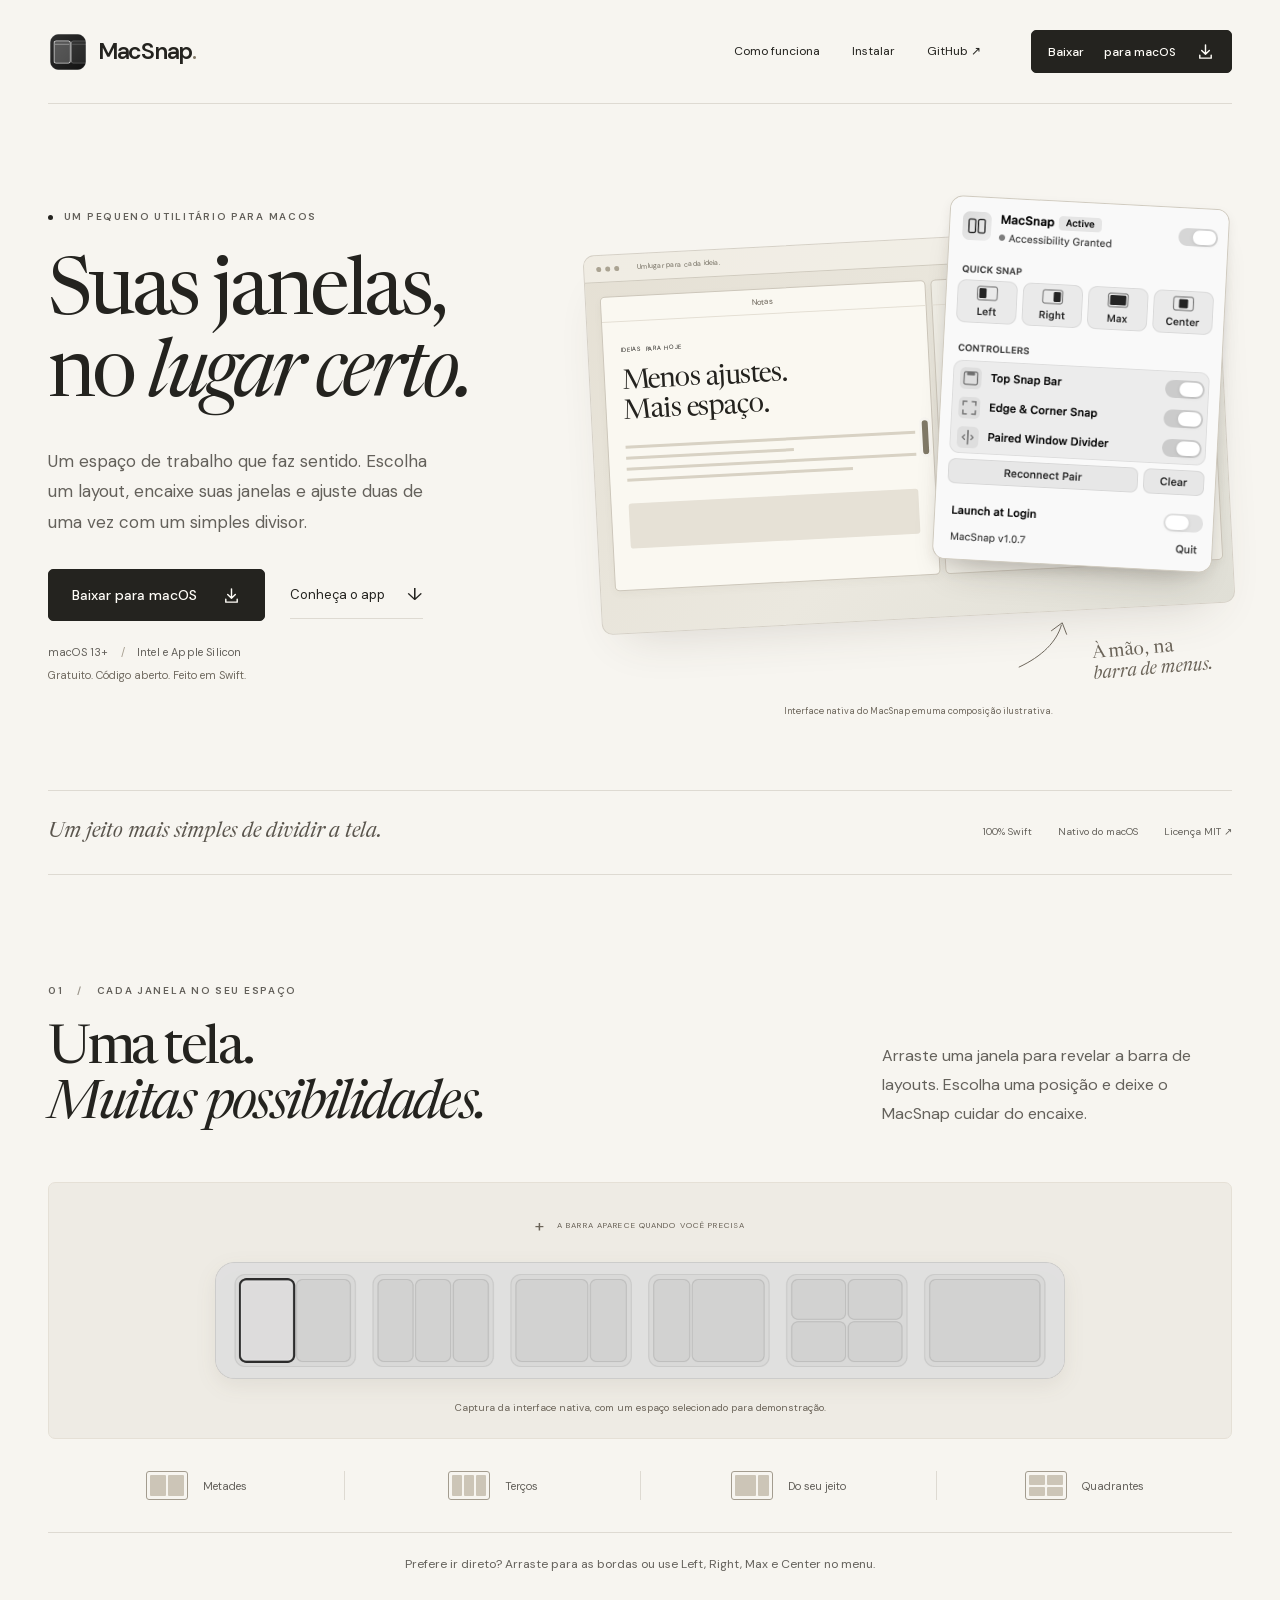
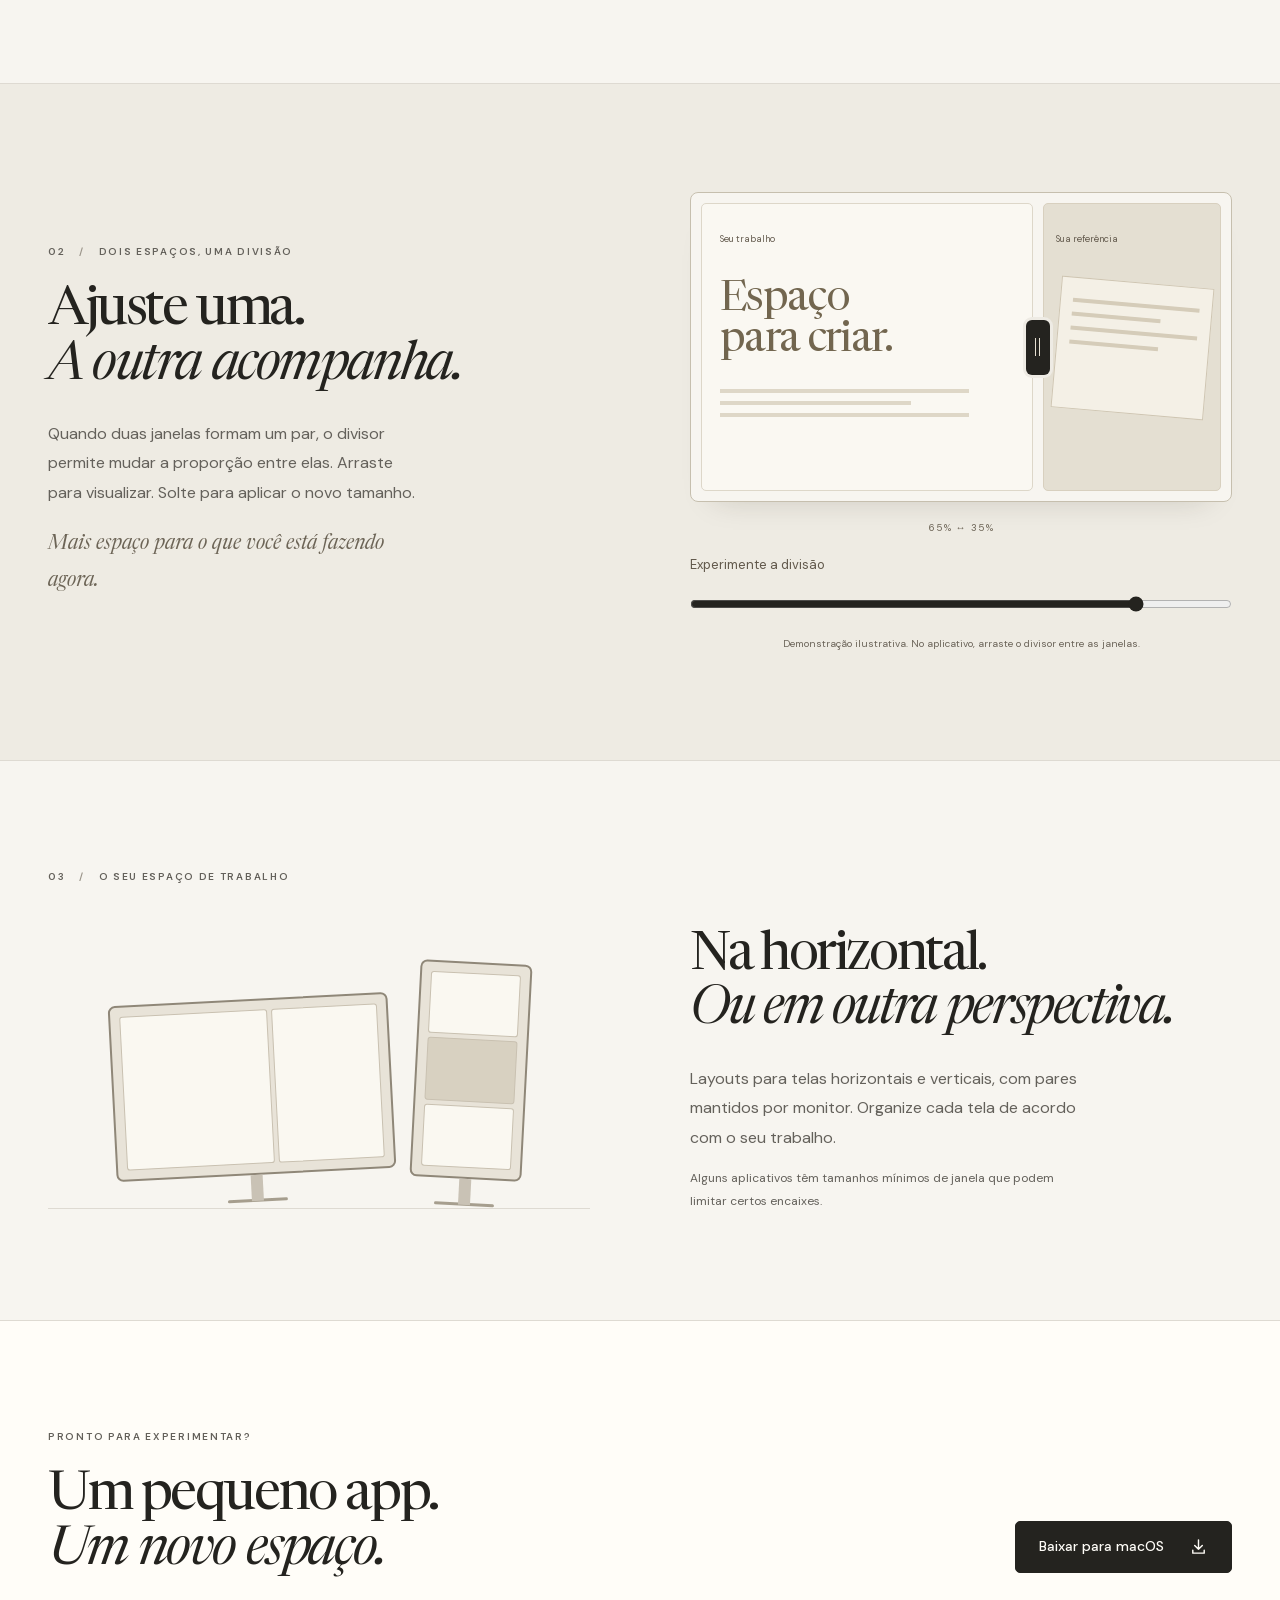
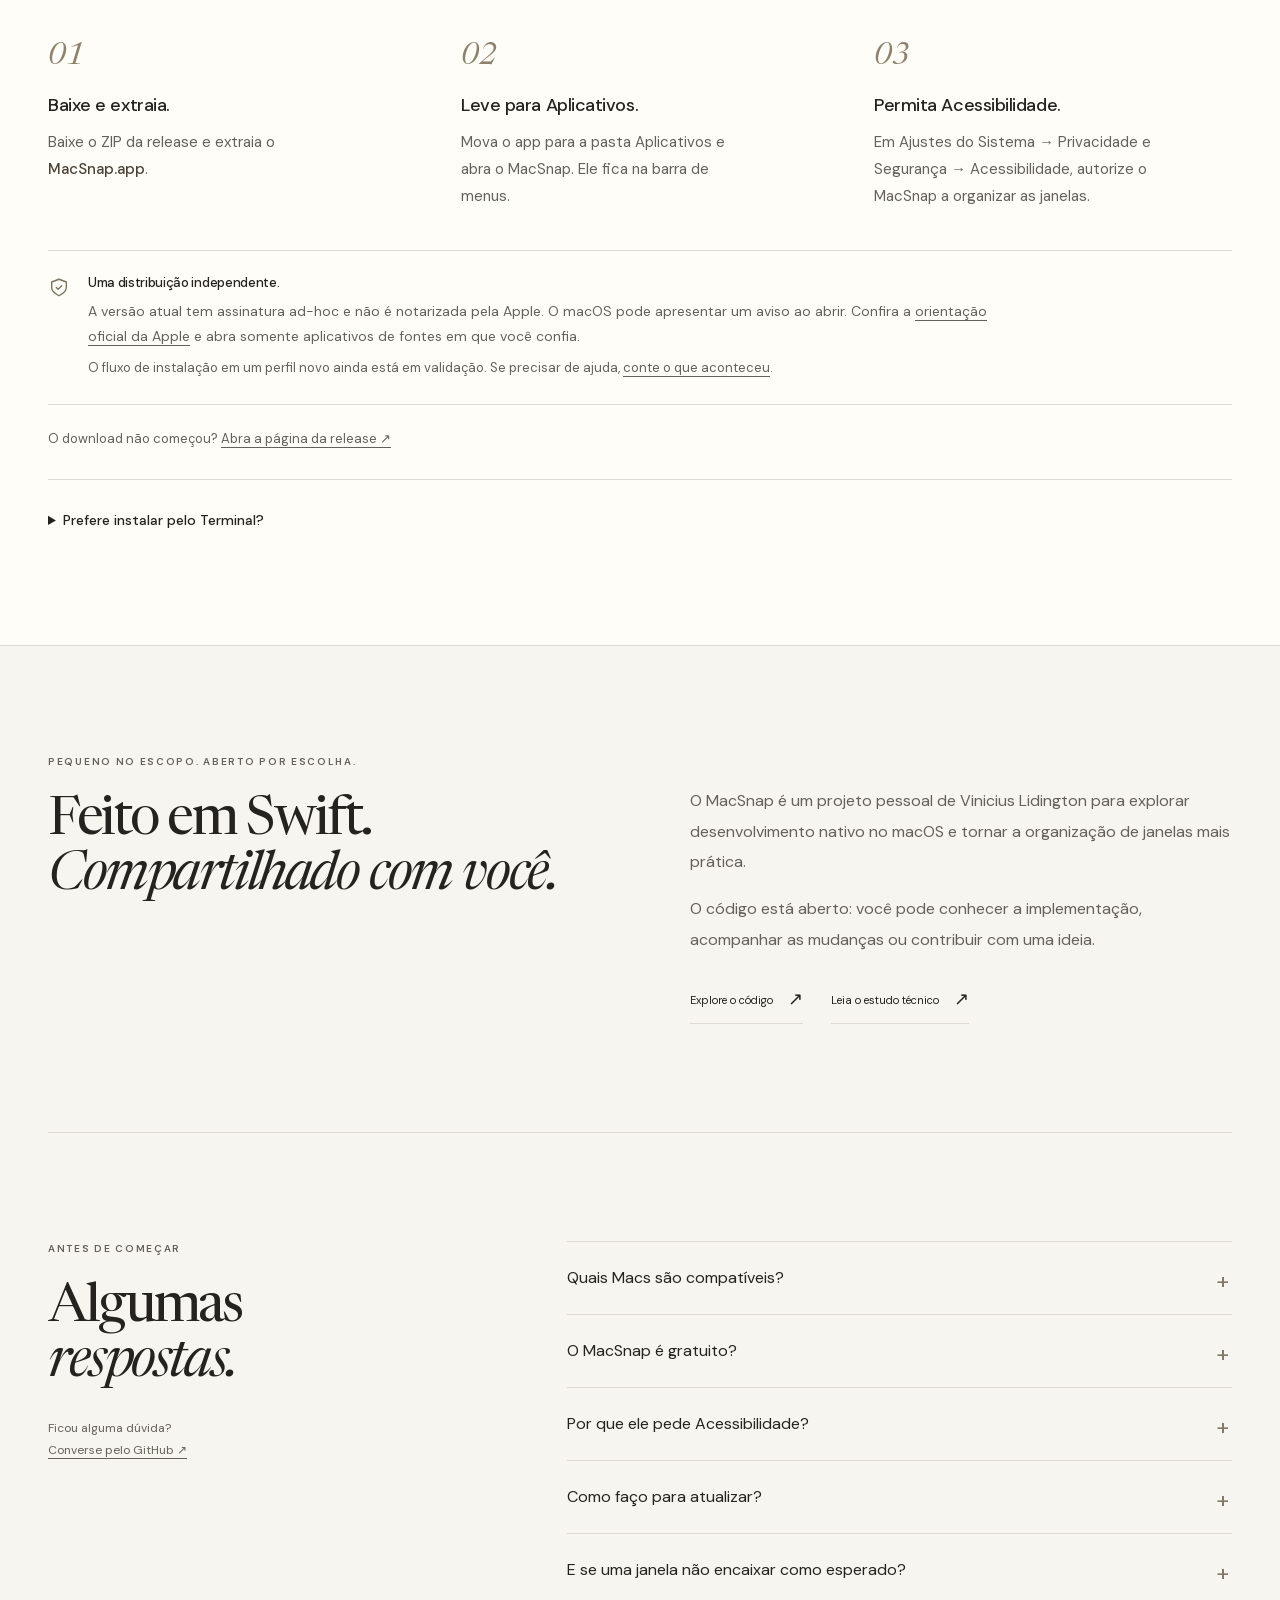
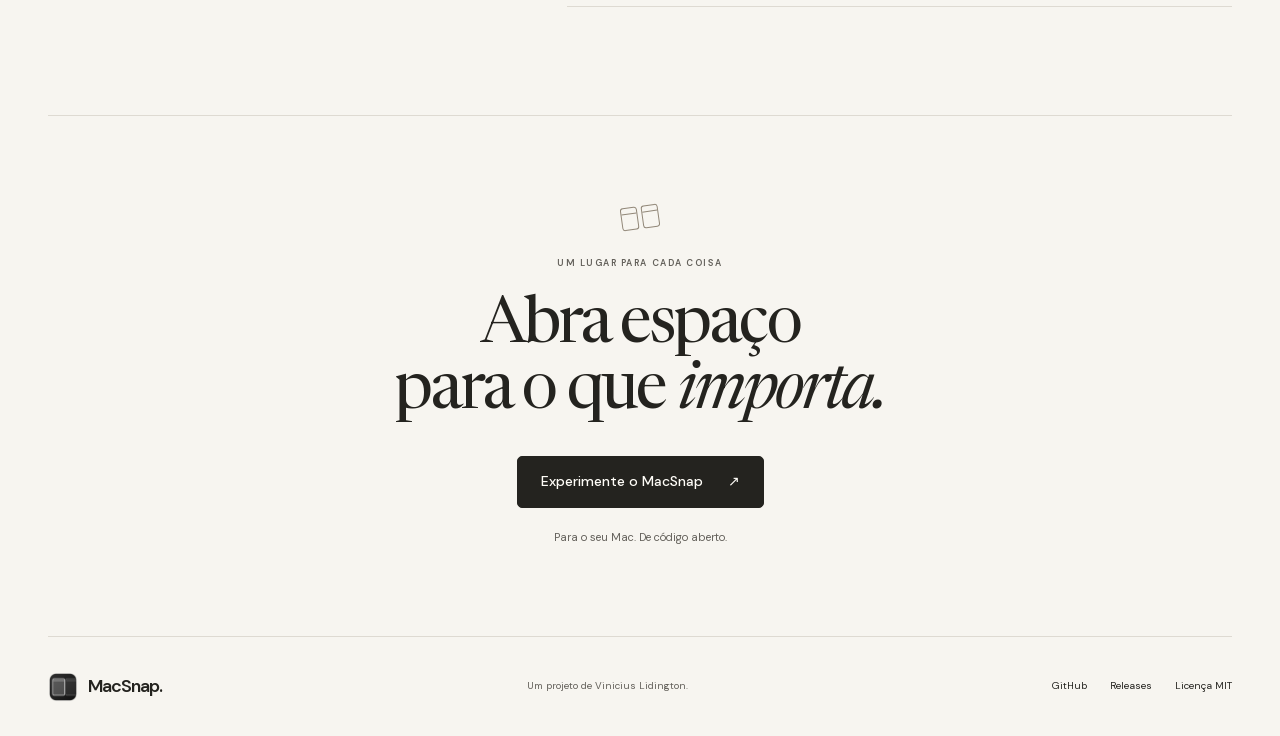
==== commit fac2a8d6: "feat: add subtle pointer motion and interactive split demo" ====
--- a/site/index.html
+++ b/site/index.html
@@ -263,7 +263,7 @@
             </p>
             <p class="quiet">Mais espaço para o que você está fazendo agora.</p>
           </div>
-          <figure class="pair-figure">
+          <figure class="pair-figure" data-pair-demo>
             <div
               class="pair-diagram"
               role="img"
@@ -281,12 +281,24 @@
                 <span class="diagram-title">Sua referência</span>
                 <div class="reference-sheet"><i></i><i></i><i></i><i></i></div>
               </div>
-              <span class="ratio-caption"
+              <span class="ratio-caption" data-pair-ratio
                 >2/3 <span aria-hidden="true">↔</span> 1/3</span
               >
             </div>
-            <figcaption>
-              Esquema de divisão pareada. O ajuste acontece no aplicativo.
+            <div class="pair-controls" hidden>
+              <label for="pair-ratio">Experimente a divisão</label>
+              <input
+                id="pair-ratio"
+                type="range"
+                min="40"
+                max="70"
+                value="65"
+                aria-describedby="pair-demo-caption"
+              />
+            </div>
+            <figcaption id="pair-demo-caption">
+              Demonstração ilustrativa. No aplicativo, arraste o divisor entre
+              as janelas.
             </figcaption>
           </figure>
         </div>
--- a/site/styles.css
+++ b/site/styles.css
@@ -1921,6 +1921,98 @@
 .hero-copy {
   animation: none;
 }
+
+/* Motion follows the artwork, with no moving text or page-wide cursor layer. */
+@media (hover: hover) and (pointer: fine) and (prefers-reduced-motion: no-preference) {
+  .hero-product .workspace-art {
+    translate: calc(var(--pointer-x, 0px) * -0.55)
+      calc(var(--pointer-y, 0px) * -0.55);
+    transition: translate 500ms cubic-bezier(0.2, 0.7, 0.2, 1);
+  }
+  .hero-product .native-menu {
+    translate: var(--pointer-x, 0px) var(--pointer-y, 0px);
+    transition: translate 500ms cubic-bezier(0.2, 0.7, 0.2, 1);
+  }
+  .hero-product.is-tracking .workspace-art,
+  .hero-product.is-tracking .native-menu {
+    transition-duration: 180ms;
+  }
+  .layouts-capture {
+    position: relative;
+    isolation: isolate;
+  }
+  .layouts-capture::before {
+    content: "";
+    position: absolute;
+    inset: 0;
+    z-index: -1;
+    pointer-events: none;
+    border-radius: inherit;
+    background: radial-gradient(
+      ellipse at calc(50% + var(--pointer-x, 0px) * 20)
+        calc(50% + var(--pointer-y, 0px) * 12),
+      #ffffffb3,
+      transparent 65%
+    );
+    opacity: 0;
+    transition: opacity 350ms;
+  }
+  .layouts-capture.is-tracking::before {
+    opacity: 1;
+  }
+  .mini-layout i {
+    transition:
+      translate 250ms,
+      background-color 250ms;
+  }
+  .layout-types li:hover .mini-layout i {
+    translate: 0 -3px;
+    background: #b8b09f;
+  }
+  .layout-types li:hover .mini-layout i:nth-child(2n) {
+    translate: 0 3px;
+  }
+}
+
+.pair-first,
+.pair-second {
+  min-width: 0;
+  overflow: hidden;
+}
+.pair-controls:not([hidden]) {
+  display: grid;
+  gap: 6px;
+  margin-top: 52px;
+}
+.pair-controls label {
+  font-size: 13px;
+  color: #62594c;
+}
+.pair-controls input {
+  width: 100%;
+  height: 44px;
+  margin: 0;
+  accent-color: var(--ink);
+  cursor: ew-resize;
+}
+.pair-controls input:focus-visible {
+  outline: 2px solid var(--ink);
+  outline-offset: 3px;
+  border-radius: 4px;
+}
+.pair-controls:not([hidden]) + figcaption {
+  margin-top: 10px;
+}
+.pair-figure:focus-within .pair-divider > span {
+  box-shadow:
+    0 0 0 4px #f7f5f0,
+    0 0 0 5px var(--ink);
+}
+@media (max-width: 620px) {
+  .pair-diagram .diagram-heading {
+    font-size: 28px;
+  }
+}
 .site-footer nav a {
   display: inline-block;
   padding-block: 6px;
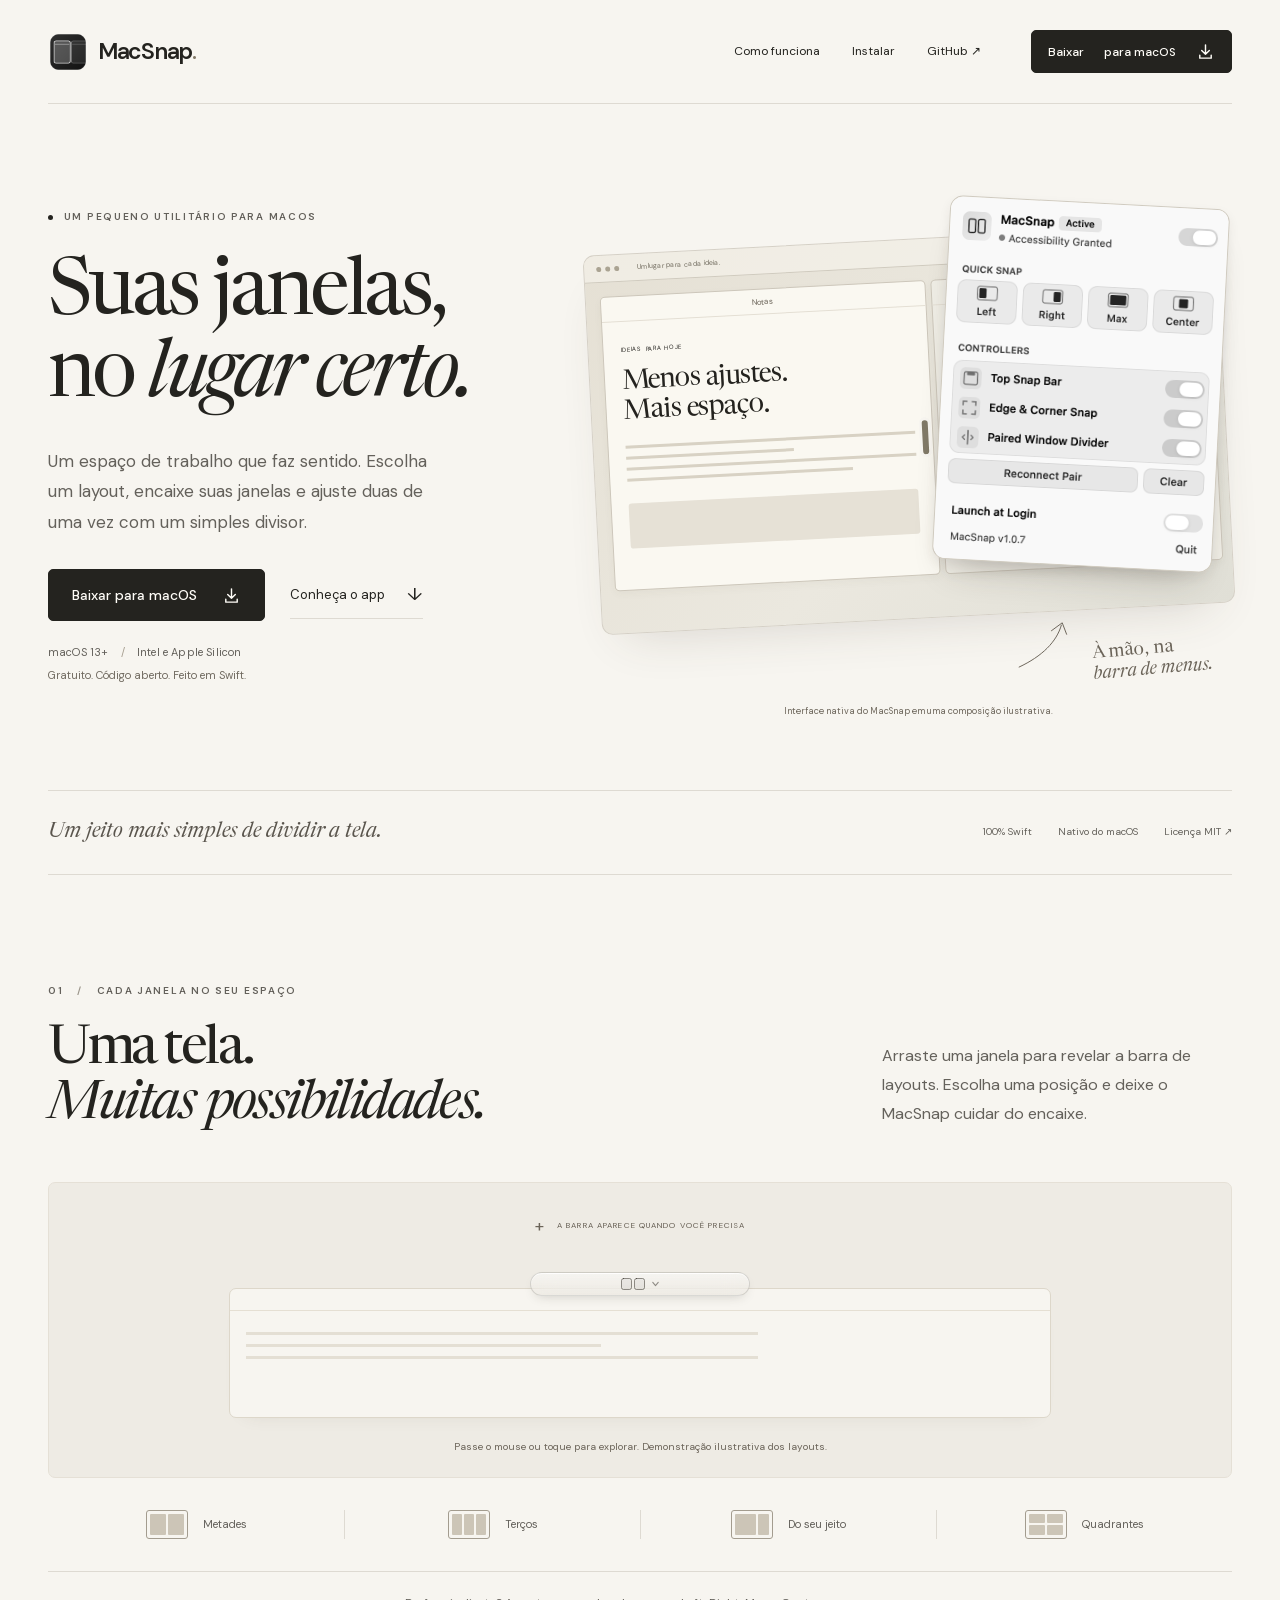
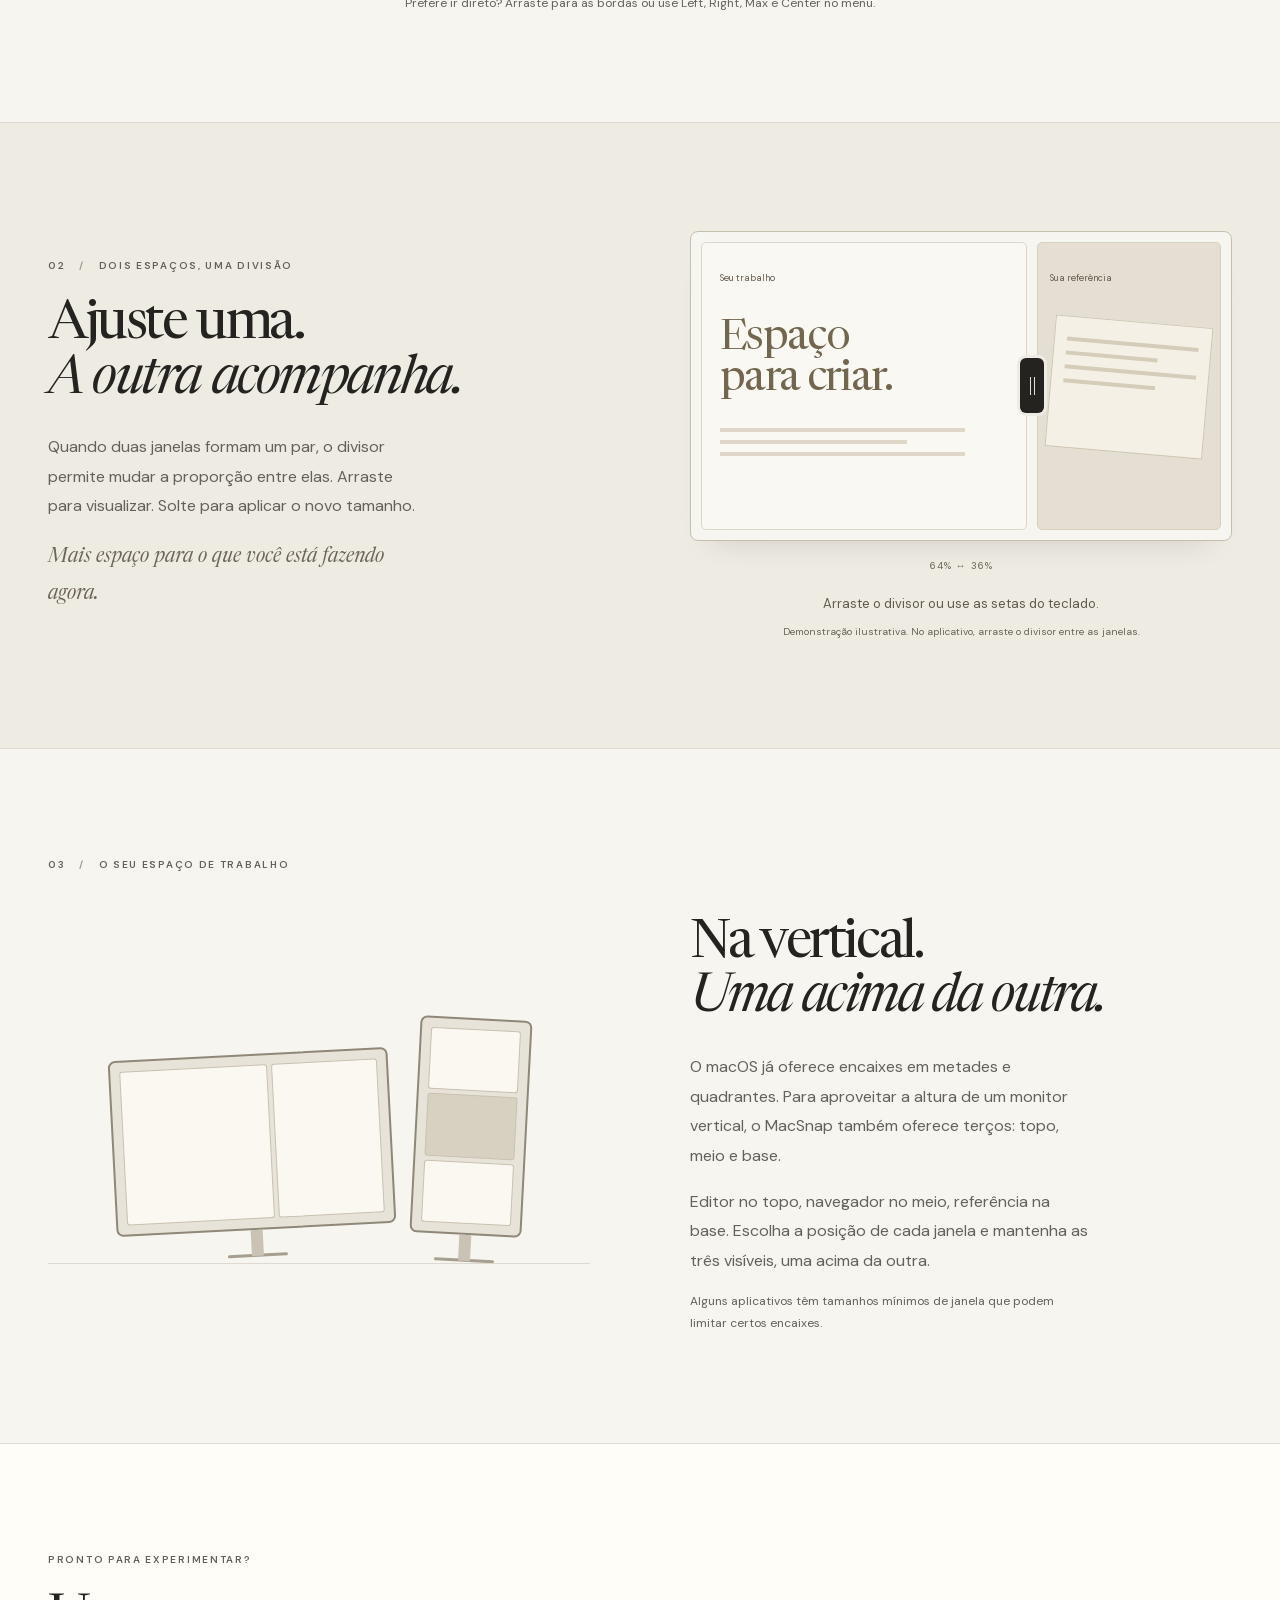
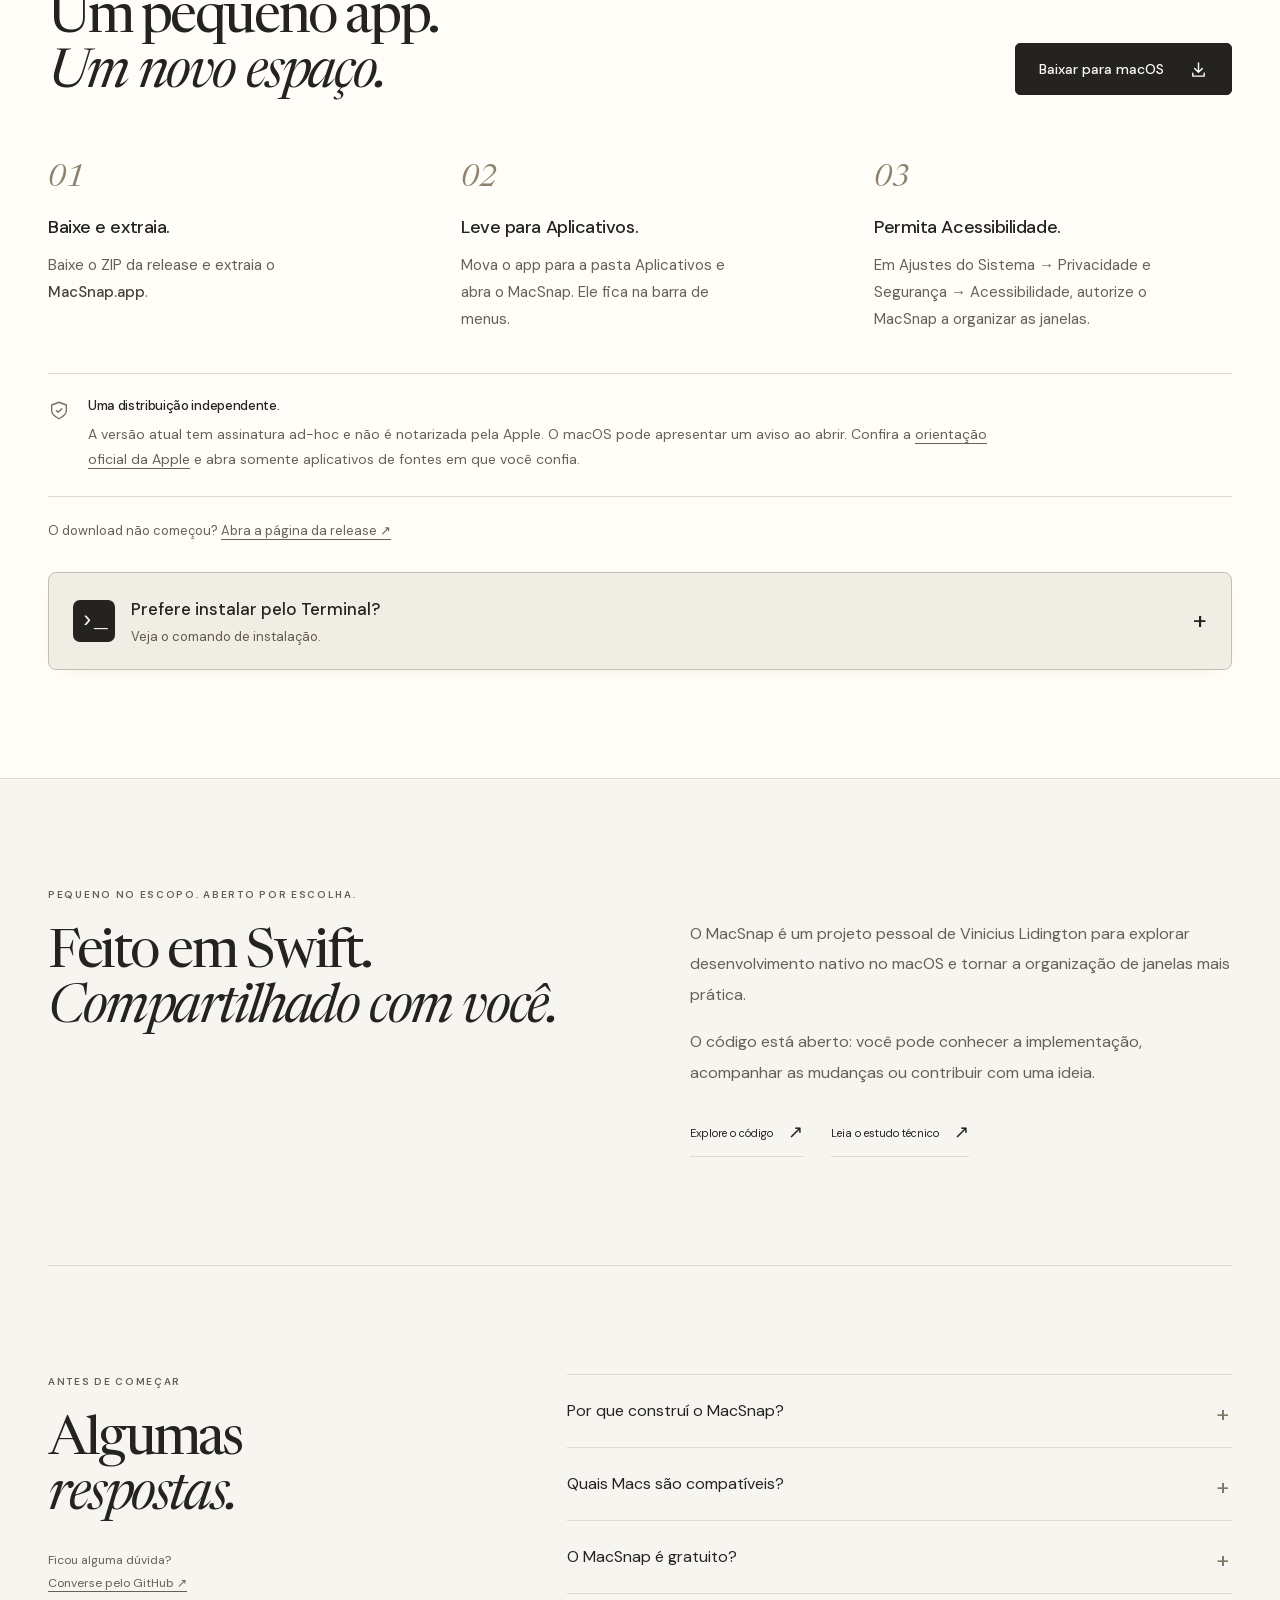
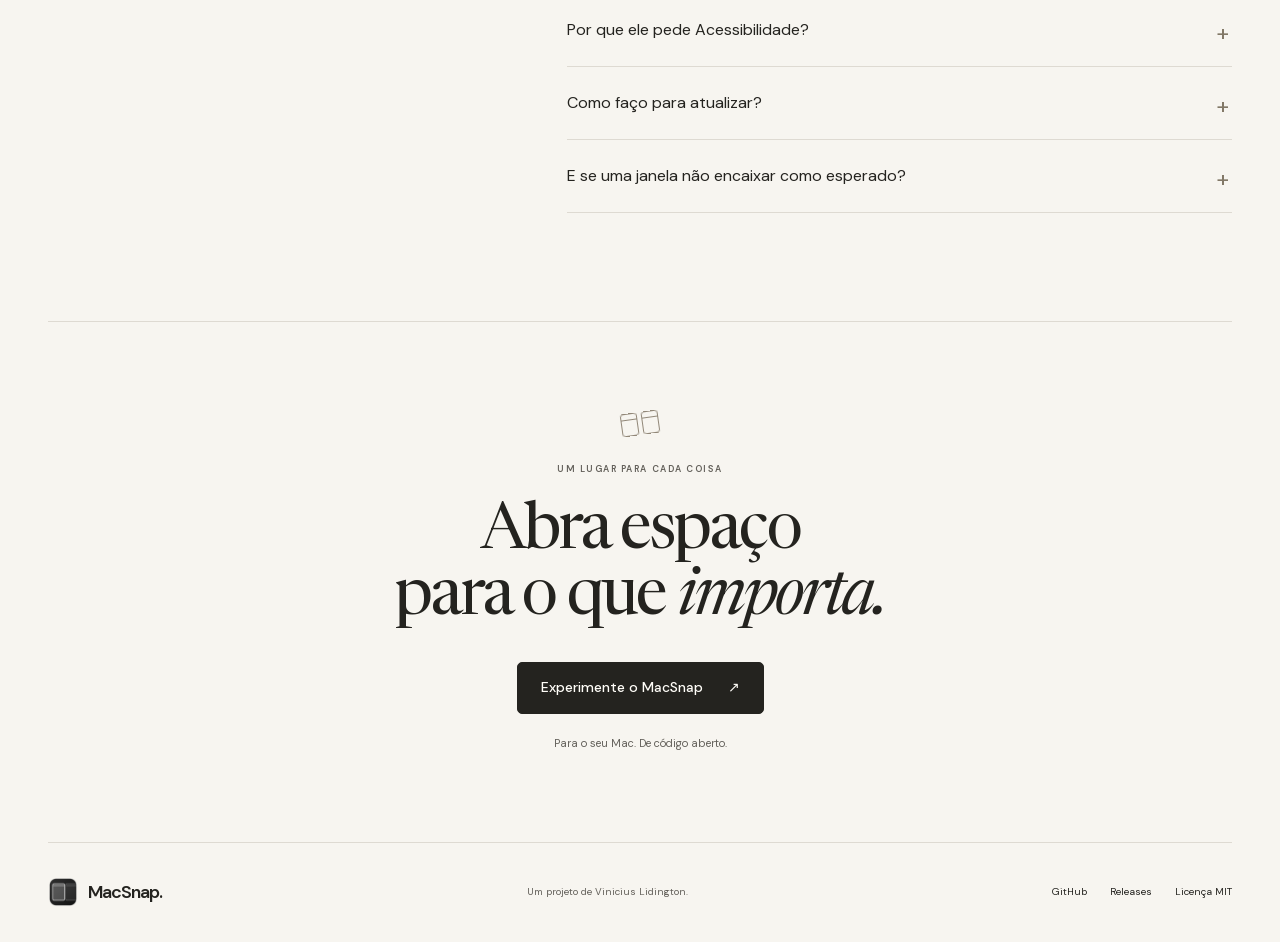
==== commit 84066edf: "feat: refine website demos and installation guidance" ====
--- a/site/index.html
+++ b/site/index.html
@@ -204,16 +204,140 @@
             <span class="small-cross" aria-hidden="true">+</span
             ><span>A BARRA APARECE QUANDO VOCÊ PRECISA</span>
           </div>
-          <img
-            src="assets/layouts-native.png"
-            width="1360"
-            height="188"
-            alt="Barra de layouts nativa do MacSnap com opções de duas colunas, três colunas, proporções assimétricas, quadrantes e maximização."
-            loading="lazy"
-          />
-          <figcaption>
-            Captura da interface nativa, com um espaço selecionado para
-            demonstração.
+          <div class="layout-stage" data-layout-demo>
+            <div class="layout-backdrop" aria-hidden="true">
+              <span></span><i></i><i></i><i></i>
+            </div>
+            <button
+              class="layout-trigger"
+              type="button"
+              aria-label="Mostrar layouts de encaixe"
+              aria-expanded="true"
+              aria-controls="layout-panel"
+              hidden
+            >
+              <svg aria-hidden="true" viewBox="0 0 24 12">
+                <rect x="0.5" y="0.5" width="10" height="11" rx="2" />
+                <rect x="13.5" y="0.5" width="10" height="11" rx="2" />
+              </svg>
+              <span aria-hidden="true"
+                ><svg viewBox="0 0 9 6"><path d="m1 1 3.5 4L8 1" /></svg
+              ></span>
+            </button>
+            <div class="layout-panel" id="layout-panel">
+              <div
+                class="layout-playground"
+                role="group"
+                aria-label="Experimente os espaços dos layouts"
+              >
+                <div class="layout-template" role="group" aria-label="Metades">
+                  <button
+                    type="button"
+                    aria-label="Metade esquerda"
+                    aria-pressed="false"
+                  ></button>
+                  <button
+                    type="button"
+                    aria-label="Metade direita"
+                    aria-pressed="false"
+                  ></button>
+                </div>
+                <div
+                  class="layout-template template-thirds"
+                  role="group"
+                  aria-label="Terços"
+                >
+                  <button
+                    type="button"
+                    aria-label="Terço esquerdo"
+                    aria-pressed="false"
+                  ></button>
+                  <button
+                    type="button"
+                    aria-label="Terço central"
+                    aria-pressed="false"
+                  ></button>
+                  <button
+                    type="button"
+                    aria-label="Terço direito"
+                    aria-pressed="false"
+                  ></button>
+                </div>
+                <div
+                  class="layout-template template-wide-left"
+                  role="group"
+                  aria-label="Dois terços à esquerda"
+                >
+                  <button
+                    type="button"
+                    aria-label="Dois terços à esquerda"
+                    aria-pressed="false"
+                  ></button>
+                  <button
+                    type="button"
+                    aria-label="Um terço à direita"
+                    aria-pressed="false"
+                  ></button>
+                </div>
+                <div
+                  class="layout-template template-wide-right"
+                  role="group"
+                  aria-label="Dois terços à direita"
+                >
+                  <button
+                    type="button"
+                    aria-label="Um terço à esquerda"
+                    aria-pressed="false"
+                  ></button>
+                  <button
+                    type="button"
+                    aria-label="Dois terços à direita"
+                    aria-pressed="false"
+                  ></button>
+                </div>
+                <div
+                  class="layout-template template-quarters"
+                  role="group"
+                  aria-label="Quadrantes"
+                >
+                  <button
+                    type="button"
+                    aria-label="Quadrante superior esquerdo"
+                    aria-pressed="false"
+                  ></button>
+                  <button
+                    type="button"
+                    aria-label="Quadrante superior direito"
+                    aria-pressed="false"
+                  ></button>
+                  <button
+                    type="button"
+                    aria-label="Quadrante inferior esquerdo"
+                    aria-pressed="false"
+                  ></button>
+                  <button
+                    type="button"
+                    aria-label="Quadrante inferior direito"
+                    aria-pressed="false"
+                  ></button>
+                </div>
+                <div
+                  class="layout-template template-max"
+                  role="group"
+                  aria-label="Maximizar"
+                >
+                  <button
+                    type="button"
+                    aria-label="Janela maximizada"
+                    aria-pressed="false"
+                  ></button>
+                </div>
+              </div>
+            </div>
+          </div>
+          <figcaption data-layout-caption aria-live="polite">
+            Passe o mouse ou toque para explorar. Demonstração ilustrativa dos
+            layouts.
           </figcaption>
         </figure>
         <ul class="layout-types" aria-label="Exemplos de layouts">
@@ -266,8 +390,8 @@
           <figure class="pair-figure" data-pair-demo>
             <div
               class="pair-diagram"
-              role="img"
-              aria-label="Esquema de duas janelas lado a lado com uma divisão de aproximadamente dois terços e um terço"
+              role="group"
+              aria-label="Demonstração de divisão entre duas janelas"
             >
               <div class="pair-first">
                 <span class="diagram-title">Seu trabalho</span>
@@ -275,27 +399,36 @@
                 <div class="diagram-lines"><i></i><i></i><i></i></div>
               </div>
               <div class="pair-divider">
-                <span><i></i><i></i></span>
+                <span data-static-divider aria-hidden="true"
+                  ><i></i><i></i
+                ></span>
+                <button
+                  class="pair-handle"
+                  data-pair-handle
+                  type="button"
+                  role="slider"
+                  aria-label="Ajustar divisão entre as janelas"
+                  aria-orientation="horizontal"
+                  aria-valuemin="40"
+                  aria-valuemax="70"
+                  aria-valuenow="65"
+                  aria-describedby="pair-demo-hint"
+                  hidden
+                >
+                  <i></i><i></i>
+                </button>
               </div>
               <div class="pair-second">
                 <span class="diagram-title">Sua referência</span>
                 <div class="reference-sheet"><i></i><i></i><i></i><i></i></div>
               </div>
-              <span class="ratio-caption" data-pair-ratio
+              <span class="ratio-caption" data-pair-ratio aria-hidden="true"
                 >2/3 <span aria-hidden="true">↔</span> 1/3</span
               >
             </div>
-            <div class="pair-controls" hidden>
-              <label for="pair-ratio">Experimente a divisão</label>
-              <input
-                id="pair-ratio"
-                type="range"
-                min="40"
-                max="70"
-                value="65"
-                aria-describedby="pair-demo-caption"
-              />
-            </div>
+            <p class="pair-hint" id="pair-demo-hint" hidden>
+              Arraste o divisor ou use as setas do teclado.
+            </p>
             <figcaption id="pair-demo-caption">
               Demonstração ilustrativa. No aplicativo, arraste o divisor entre
               as janelas.
@@ -323,11 +456,17 @@
           </div>
           <div>
             <h2 id="screens-title">
-              Na horizontal.<br /><em>Ou em outra perspectiva.</em>
+              Na vertical.<br /><em>Uma acima da outra.</em>
             </h2>
             <p>
-              Layouts para telas horizontais e verticais, com pares mantidos por
-              monitor. Organize cada tela de acordo com o seu trabalho.
+              O macOS já oferece encaixes em metades e quadrantes. Para
+              aproveitar a altura de um monitor vertical, o MacSnap também
+              oferece terços: topo, meio e base.
+            </p>
+            <p>
+              Editor no topo, navegador no meio, referência na base. Escolha a
+              posição de cada janela e mantenha as três visíveis, uma acima da
+              outra.
             </p>
             <p class="quiet">
               Alguns aplicativos têm tamanhos mínimos de janela que podem
@@ -397,13 +536,6 @@
                 >
                 e abra somente aplicativos de fontes em que você confia.
               </p>
-              <p class="small-note">
-                O fluxo de instalação em um perfil novo ainda está em validação.
-                Se precisar de ajuda,
-                <a href="https://github.com/viniciuslidington/MacSnap/issues"
-                  >conte o que aconteceu</a
-                >.
-              </p>
             </div>
           </aside>
           <p class="release-fallback">
@@ -414,7 +546,16 @@
             >
           </p>
           <details class="terminal-install">
-            <summary>Prefere instalar pelo Terminal?</summary>
+            <summary>
+              <span class="terminal-icon" aria-hidden="true">›_</span>
+              <span
+                ><strong>Prefere instalar pelo Terminal?</strong
+                ><span class="terminal-subtitle"
+                  >Veja o comando de instalação.</span
+                ></span
+              >
+              <span class="terminal-chevron" aria-hidden="true">+</span>
+            </summary>
             <p>
               O instalador baixa o app, configura o início de sessão e abre os
               ajustes de Acessibilidade. Você pode
@@ -487,6 +628,16 @@
           </p>
         </div>
         <div class="faq-list">
+          <details>
+            <summary>Por que construí o MacSnap?</summary>
+            <p>
+              Depois de usar outros sistemas operacionais, senti falta de alguns
+              detalhes na organização de janelas do macOS. Encontrei aplicativos
+              que resolvem isso, mas com recursos completos disponíveis apenas
+              em versões pagas. Isso me motivou a criar um app nativo, gratuito
+              e de código aberto, inicialmente para meu uso pessoal.
+            </p>
+          </details>
           <details>
             <summary>Quais Macs são compatíveis?</summary>
             <p>
--- a/site/styles.css
+++ b/site/styles.css
@@ -508,10 +508,218 @@
   font-size: 17px;
   font-weight: 400;
 }
-.layouts-capture img {
+.layout-stage {
+  position: relative;
+}
+.layout-backdrop {
+  display: none;
+}
+.layout-stage.is-enhanced {
+  padding-top: 58px;
+}
+.is-enhanced .layout-backdrop {
+  display: block;
+  position: absolute;
+  inset: 26px 12% 0;
+  padding: 34px 16px 12px;
+  border: 1px solid #ddd7ca;
+  border-radius: 7px;
+  background: #f7f5f0;
+  box-shadow: 0 10px 20px -18px #443c2930;
+}
+.layout-backdrop span {
+  position: absolute;
+  inset: 0 0 auto;
+  height: 22px;
+  border-bottom: 1px solid #e5dfd3;
+}
+.layout-backdrop i {
+  display: block;
+  width: 65%;
+  height: 3px;
+  background: #e4dfd4;
+  margin-top: 9px;
+}
+.layout-backdrop i:nth-of-type(2) {
+  width: 45%;
+}
+.layout-trigger:not([hidden]) {
+  position: absolute;
+  z-index: 3;
+  top: 0;
+  left: 50%;
+  translate: -50% 0;
+  width: min(220px, 100%);
+  height: 44px;
+  display: flex;
+  align-items: center;
+  justify-content: center;
+  gap: 7px;
+  padding: 0;
+  border: 0;
+  background: transparent;
+  color: var(--ink);
+  cursor: pointer;
+}
+.layout-trigger::before {
+  content: "";
+  position: absolute;
+  inset: 10px 0;
+  border: 1px solid #24231f26;
+  border-radius: 12px;
+  background: linear-gradient(#ffffff80, #e8e4dc73);
+  backdrop-filter: blur(12px);
+  -webkit-backdrop-filter: blur(12px);
+  box-shadow:
+    0 5px 12px -6px #352e2540,
+    inset 0 1px #ffffffb3;
+}
+.layout-trigger::after {
+  content: "";
+  position: absolute;
+  top: 11.5px;
+  left: 16px;
+  right: 16px;
+  height: 1px;
+  border-radius: 1px;
+  background: #ffffffb3;
+}
+.layout-trigger > * {
+  position: relative;
+  z-index: 1;
+}
+.layout-trigger svg {
+  width: 24px;
+  height: 12px;
+  fill: #24231f0d;
+  stroke: #37332b88;
+  stroke-width: 1;
+}
+.layout-trigger span {
+  display: flex;
+  align-items: center;
+  width: 7px;
+  height: 8px;
+  transition: rotate 250ms;
+}
+.layout-trigger span svg {
+  width: 7px;
+  height: 6px;
+  fill: none;
+  stroke-width: 1.4;
+  stroke-linecap: round;
+  stroke-linejoin: round;
+}
+.layout-trigger[aria-expanded="true"] span {
+  rotate: 180deg;
+}
+.layout-trigger:focus-visible {
+  outline: 2px solid var(--ink);
+  outline-offset: 4px;
+}
+.is-enhanced .layout-panel {
+  position: relative;
+  z-index: 2;
+  opacity: 0;
+  visibility: hidden;
+  transform: translateY(-12px) scale(0.94);
+  transform-origin: center top;
+  transition:
+    opacity 250ms,
+    transform 380ms cubic-bezier(0.2, 0.8, 0.2, 1),
+    visibility 0s 380ms;
+}
+.is-enhanced.is-open .layout-panel {
+  opacity: 1;
+  visibility: visible;
+  transform: translateY(0) scale(1);
+  transition-delay: 0s;
+}
+.layout-playground {
   width: min(850px, 100%);
   margin: auto;
-  filter: drop-shadow(0 7px 10px #443c2915);
+  display: grid;
+  grid-template-columns: repeat(6, minmax(0, 1fr));
+  gap: 12px;
+  padding: 10px;
+  background: linear-gradient(135deg, #dedede, #cacaca);
+  border: 1px solid #c4c4c4;
+  border-radius: 13px;
+  box-shadow: 0 7px 18px #443c2915;
+}
+.layout-template {
+  display: grid;
+  grid-template-columns: repeat(2, minmax(0, 1fr));
+  gap: 3px;
+  padding: 3px;
+  height: 76px;
+  border: 1px solid #bfbfbf;
+  border-radius: 9px;
+  background: #cecece;
+}
+.template-thirds {
+  grid-template-columns: repeat(3, minmax(0, 1fr));
+}
+.template-wide-left {
+  grid-template-columns: 2fr 1fr;
+}
+.template-wide-right {
+  grid-template-columns: 1fr 2fr;
+}
+.template-quarters {
+  grid-template-rows: repeat(2, minmax(0, 1fr));
+}
+.template-max {
+  grid-template-columns: 1fr;
+}
+.layout-template button {
+  min-width: 0;
+  padding: 0;
+  border: 1px solid #b7b7b7;
+  border-radius: 5px;
+  background: #d5d5d5;
+  cursor: pointer;
+  transition:
+    background-color 150ms,
+    box-shadow 150ms;
+}
+.layout-template button:hover,
+.layout-template button:focus-visible,
+.layout-template button.is-demo-active {
+  background: #eeeae1;
+  border-color: var(--ink);
+  box-shadow: inset 0 0 0 1px var(--ink);
+}
+.layout-template button:focus-visible {
+  outline: 2px solid var(--ink);
+  outline-offset: 2px;
+}
+.layout-template button[aria-pressed="true"] {
+  background: #aba597;
+  border-color: var(--ink);
+  box-shadow: inset 0 0 0 1px var(--ink);
+}
+.layout-template button[aria-pressed="true"]:hover {
+  background: #bbb5a8;
+}
+@media (max-width: 820px) {
+  .layout-playground {
+    grid-template-columns: repeat(3, minmax(0, 1fr));
+  }
+  .layout-template {
+    height: 104px;
+  }
+}
+@media (max-width: 620px) {
+  .layout-playground {
+    grid-template-columns: repeat(2, minmax(0, 1fr));
+    padding: 4px;
+    gap: 6px;
+  }
+  .layout-template {
+    padding: 2px;
+    gap: 2px;
+  }
 }
 figcaption {
   font-size: 10px;
@@ -644,7 +852,7 @@
   align-items: center;
   justify-content: center;
 }
-.pair-divider > span {
+.pair-divider > span:not([hidden]) {
   position: absolute;
   display: flex;
   gap: 3px;
@@ -661,6 +869,49 @@
   height: 18px;
   background: #e5dfd1;
 }
+.pair-handle:not([hidden]) {
+  position: absolute;
+  z-index: 1;
+  width: 44px;
+  height: 80px;
+  border: 0;
+  padding: 0;
+  background: transparent;
+  display: flex;
+  align-items: center;
+  justify-content: center;
+  gap: 3px;
+  cursor: col-resize;
+  touch-action: none;
+  user-select: none;
+}
+.pair-handle::before {
+  content: "";
+  position: absolute;
+  width: 24px;
+  height: 55px;
+  border-radius: 6px;
+  background: var(--ink);
+  box-shadow: 0 0 0 3px var(--soft);
+}
+.pair-handle i {
+  z-index: 1;
+  pointer-events: none;
+}
+.pair-handle:focus-visible {
+  outline: none;
+}
+.pair-handle:focus-visible::before,
+.pair-handle:hover::before,
+.is-dragging .pair-handle::before,
+.is-previewing .pair-handle::before {
+  box-shadow:
+    0 0 0 4px #f7f5f0,
+    0 0 0 5px var(--ink);
+}
+.pair-figure.is-dragging {
+  user-select: none;
+}
 .pair-second {
   padding: 18px 12px;
   background: #e4dfd2;
@@ -721,6 +972,9 @@
   max-width: 400px;
   font-size: 15px;
   line-height: 1.85;
+}
+.screens-grid p + p:not(.quiet) {
+  margin-top: 16px;
 }
 .screens-grid .quiet {
   margin-top: 15px;
@@ -801,6 +1055,57 @@
   height: 1px;
   background: var(--line);
 }
+@media (prefers-reduced-motion: no-preference) {
+  .landscape-screen,
+  .portrait-screen {
+    transition: translate 400ms;
+  }
+  .screen-drawing:hover .landscape-screen {
+    translate: 0 -4px;
+  }
+  .screen-drawing:hover .portrait-screen {
+    translate: 0 -7px;
+  }
+  .is-demonstrating .landscape-screen {
+    animation: monitor-arrive 1600ms ease both;
+  }
+  .is-demonstrating .portrait-screen {
+    animation: monitor-arrive 1600ms 120ms ease both;
+  }
+  .screen-drawing.is-demonstrating i {
+    animation: window-arrive 900ms ease both;
+  }
+  .is-demonstrating .portrait-screen i:nth-child(1) {
+    animation-delay: 250ms;
+  }
+  .is-demonstrating .portrait-screen i:nth-child(2) {
+    animation-delay: 450ms;
+  }
+  .is-demonstrating .portrait-screen i:nth-child(3) {
+    animation-delay: 650ms;
+  }
+}
+@keyframes monitor-arrive {
+  0% {
+    translate: 0 10px;
+  }
+  65% {
+    translate: 0 -3px;
+  }
+  100% {
+    translate: 0 0;
+  }
+}
+@keyframes window-arrive {
+  from {
+    opacity: 0.35;
+    translate: 0 8px;
+  }
+  to {
+    opacity: 1;
+    translate: 0 0;
+  }
+}
 .install-section {
   background: var(--surface);
   border-block: 1px solid var(--line);
@@ -859,30 +1164,69 @@
   line-height: 1.8;
   max-width: 940px;
 }
-.installation-note .small-note {
-  margin-top: 7px;
-  font-size: 11px;
-}
 .release-fallback {
   margin-top: 23px;
   font-size: 12px;
 }
 .terminal-install {
   margin-top: 30px;
-  border-top: 1px solid var(--line);
-  padding-top: 24px;
-  font-size: 12px;
+  border: 1px solid #c7bfb0;
+  border-radius: 8px;
+  background: #f0ede5;
+  box-shadow: 0 6px 20px -15px #443c2930;
+  font-size: 14px;
 }
 .terminal-install summary {
+  display: flex;
+  align-items: center;
+  gap: 16px;
+  cursor: pointer;
+  width: auto;
+  padding: 22px 24px;
+  list-style: none;
+}
+.terminal-install summary::-webkit-details-marker {
+  display: none;
+}
+.terminal-install summary strong {
+  font-size: 17px;
+  font-weight: 500;
+}
+.terminal-icon {
+  display: grid;
+  place-items: center;
+  width: 42px;
+  height: 42px;
+  flex-shrink: 0;
+  border-radius: 7px;
+  background: var(--ink);
+  color: var(--paper);
+  font:
+    23px ui-monospace,
+    monospace;
+}
+.terminal-subtitle {
+  display: block;
+  margin-top: 3px;
   font-size: 13px;
-  font-weight: 500;
-  cursor: pointer;
-  width: fit-content;
-  padding: 5px 0;
+  color: #62594c;
+}
+.terminal-chevron {
+  margin-left: auto;
+  font-size: 25px;
+}
+.terminal-install[open] .terminal-chevron {
+  rotate: 45deg;
 }
 .terminal-install > p {
-  margin-block: 12px;
+  margin: 0 24px 16px;
   max-width: 850px;
+}
+.terminal-install .code-box {
+  margin: 16px 24px;
+}
+.copy-status:empty {
+  display: none;
 }
 .code-box {
   border: 1px solid var(--line);
@@ -1533,11 +1877,8 @@
   .small-cross {
     font-size: 14px;
   }
-  .layouts-capture img {
-    width: 100%;
-  }
   .layouts-capture figcaption {
-    font-size: 8px;
+    font-size: 12px;
     margin-top: 15px;
     padding-inline: 10px;
   }
@@ -1693,9 +2034,6 @@
   .installation-note p {
     font-size: 11px;
   }
-  .installation-note .small-note {
-    font-size: 10px;
-  }
   .release-fallback {
     font-size: 11px;
     line-height: 1.9;
@@ -1867,9 +2205,6 @@
 }
 .installation-note p {
   font-size: 14px;
-}
-.installation-note .small-note {
-  font-size: 13px;
 }
 .faq-list summary {
   font-size: 16px;
@@ -1896,9 +2231,6 @@
   .installation-note p {
     font-size: 14px;
   }
-  .installation-note .small-note {
-    font-size: 13px;
-  }
   .terminal-install p {
     font-size: 14px;
   }
@@ -1937,29 +2269,6 @@
   .hero-product.is-tracking .native-menu {
     transition-duration: 180ms;
   }
-  .layouts-capture {
-    position: relative;
-    isolation: isolate;
-  }
-  .layouts-capture::before {
-    content: "";
-    position: absolute;
-    inset: 0;
-    z-index: -1;
-    pointer-events: none;
-    border-radius: inherit;
-    background: radial-gradient(
-      ellipse at calc(50% + var(--pointer-x, 0px) * 20)
-        calc(50% + var(--pointer-y, 0px) * 12),
-      #ffffffb3,
-      transparent 65%
-    );
-    opacity: 0;
-    transition: opacity 350ms;
-  }
-  .layouts-capture.is-tracking::before {
-    opacity: 1;
-  }
   .mini-layout i {
     transition:
       translate 250ms,
@@ -1979,39 +2288,30 @@
   min-width: 0;
   overflow: hidden;
 }
-.pair-controls:not([hidden]) {
-  display: grid;
-  gap: 6px;
+.pair-hint:not([hidden]) {
   margin-top: 52px;
-}
-.pair-controls label {
+  text-align: center;
   font-size: 13px;
   color: #62594c;
 }
-.pair-controls input {
-  width: 100%;
-  height: 44px;
-  margin: 0;
-  accent-color: var(--ink);
-  cursor: ew-resize;
-}
-.pair-controls input:focus-visible {
-  outline: 2px solid var(--ink);
-  outline-offset: 3px;
-  border-radius: 4px;
-}
-.pair-controls:not([hidden]) + figcaption {
+.pair-hint:not([hidden]) + figcaption {
   margin-top: 10px;
-}
-.pair-figure:focus-within .pair-divider > span {
-  box-shadow:
-    0 0 0 4px #f7f5f0,
-    0 0 0 5px var(--ink);
 }
 @media (max-width: 620px) {
   .pair-diagram .diagram-heading {
     font-size: 28px;
   }
+  .terminal-install summary {
+    gap: 12px;
+    padding: 18px 16px;
+  }
+  .terminal-install summary strong {
+    font-size: 16px;
+  }
+  .terminal-install > p,
+  .terminal-install .code-box {
+    margin-inline: 16px;
+  }
 }
 .site-footer nav a {
   display: inline-block;
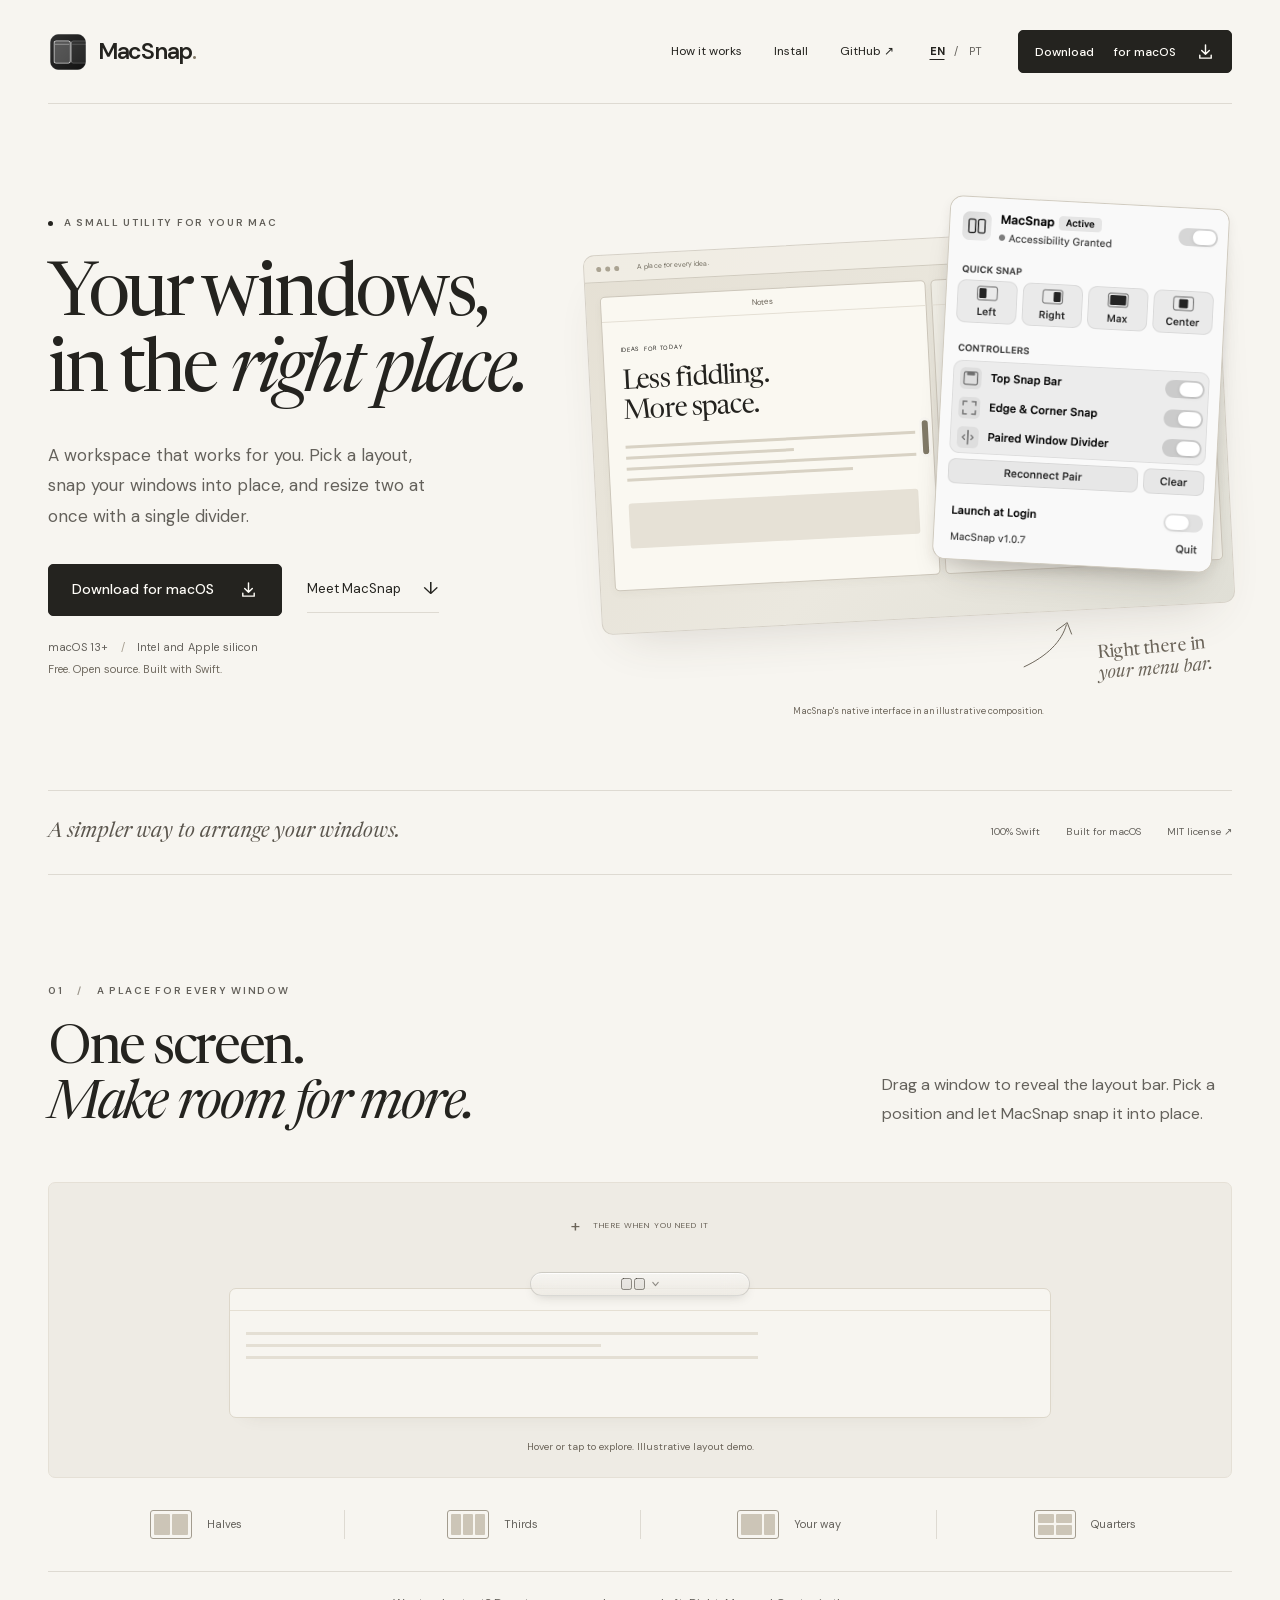
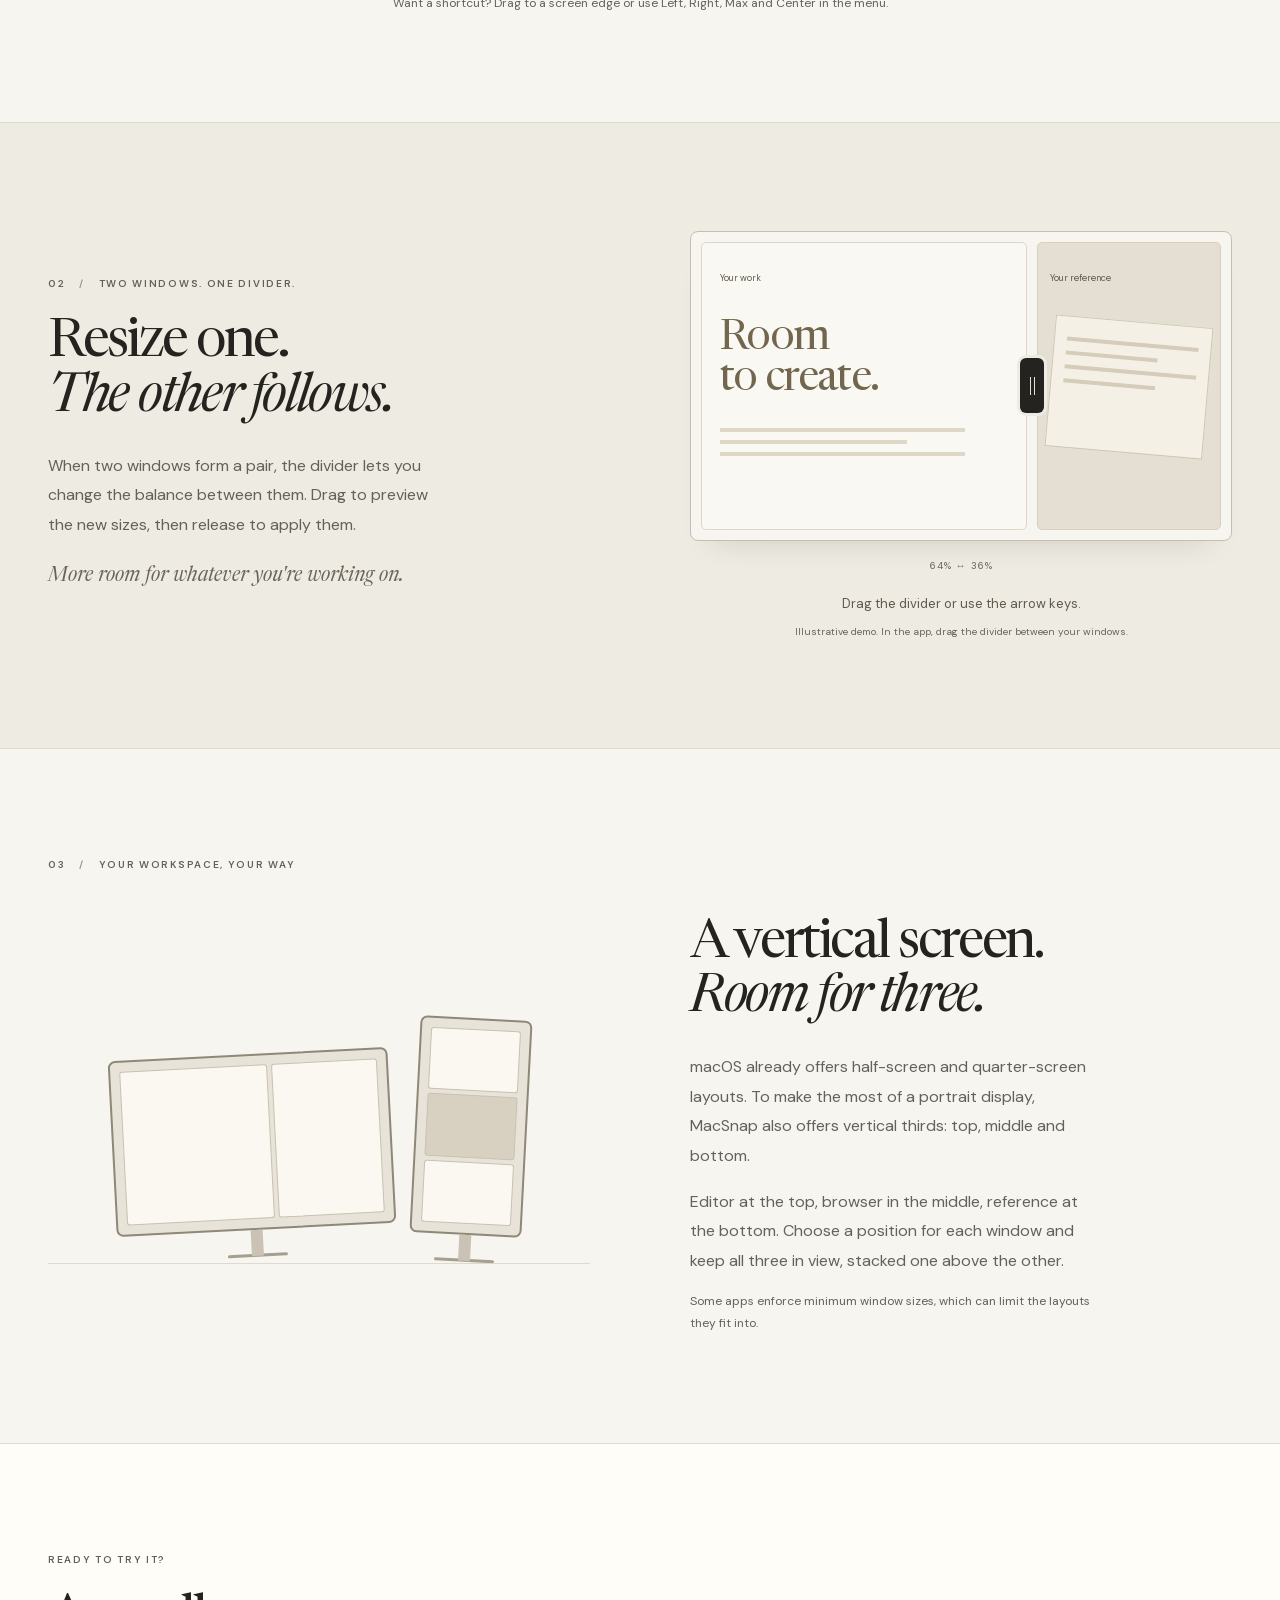
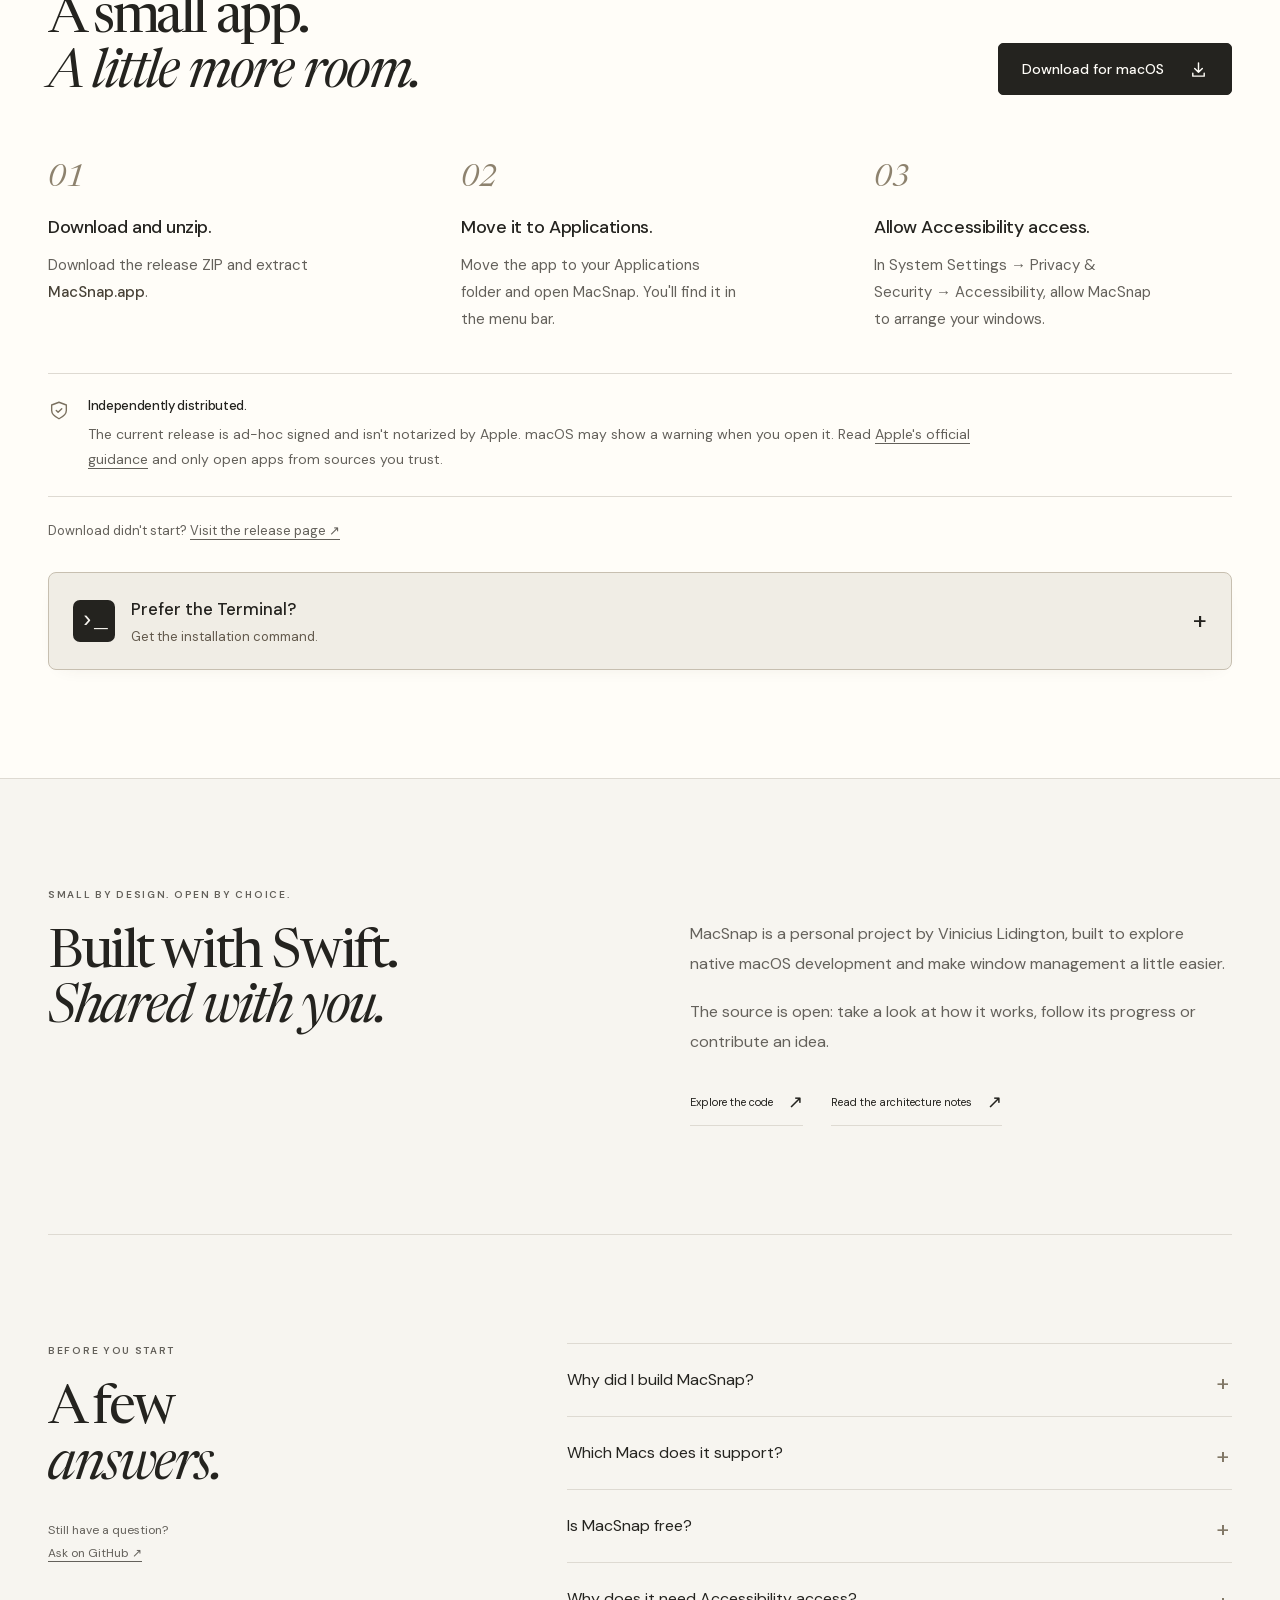
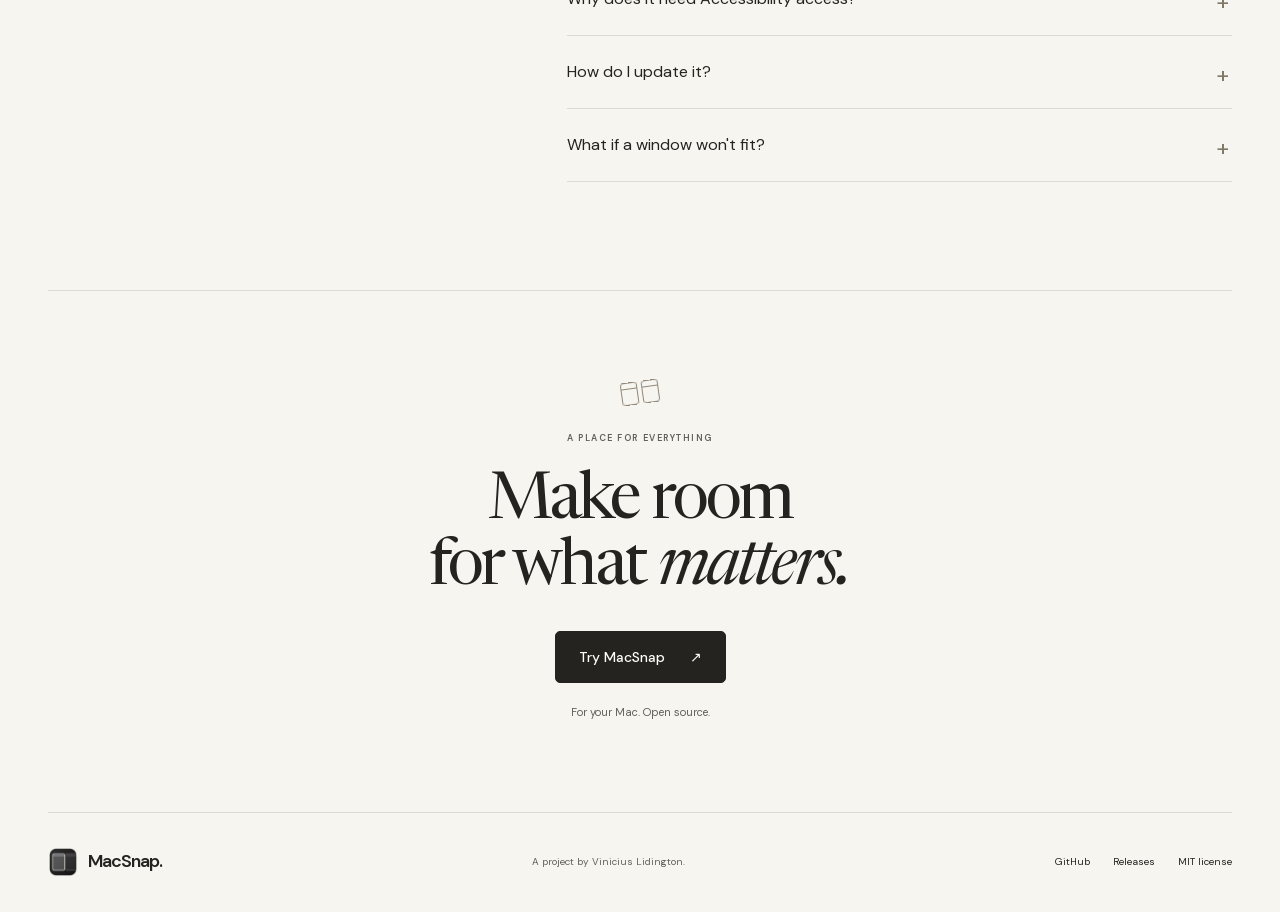
==== commit 6fa368d9: "feat: add English website with Portuguese language option" ====
--- a/site/index.html
+++ b/site/index.html
@@ -1,25 +1,30 @@
 <!doctype html>
-<html lang="pt-BR">
+<!-- Generated by scripts/build-site-locales.py; edit website/ sources. -->
+<html lang="en">
   <head>
     <meta charset="utf-8" />
     <meta name="viewport" content="width=device-width, initial-scale=1" />
     <meta name="theme-color" content="#f7f5f0" />
-    <title>MacSnap — Suas janelas, no lugar certo.</title>
+    <title>MacSnap — Your windows, in the right place.</title>
     <meta
       name="description"
-      content="Um utilitário nativo em Swift para organizar janelas no macOS. Escolha layouts, encaixe pelas bordas e ajuste duas janelas juntas pelo divisor. Gratuito e de código aberto."
+      content="A native Swift utility for organizing windows on your Mac. Snap to layouts and screen edges, and resize two windows together. Free and open source."
     />
     <link rel="canonical" href="https://viniciuslidington.github.io/MacSnap/" />
+    <link rel="alternate" hreflang="en" href="https://viniciuslidington.github.io/MacSnap/" />
+    <link rel="alternate" hreflang="pt-BR" href="https://viniciuslidington.github.io/MacSnap/pt/" />
+    <link rel="alternate" hreflang="x-default" href="https://viniciuslidington.github.io/MacSnap/" />
     <meta property="og:type" content="website" />
-    <meta property="og:locale" content="pt_BR" />
+    <meta property="og:locale" content="en_US" />
+    <meta property="og:locale:alternate" content="pt_BR" />
     <meta property="og:site_name" content="MacSnap" />
     <meta
       property="og:title"
-      content="MacSnap — Suas janelas, no lugar certo."
+      content="MacSnap — Your windows, in the right place."
     />
     <meta
       property="og:description"
-      content="Layouts de encaixe e redimensionamento pareado. Um pequeno utilitário nativo para o seu Mac, gratuito e de código aberto."
+      content="Snap layouts and paired window resizing. A small native utility for your Mac, free and open source."
     />
     <meta
       property="og:url"
@@ -33,16 +38,16 @@
     <meta property="og:image:height" content="630" />
     <meta
       property="og:image:alt"
-      content="MacSnap. Suas janelas, no lugar certo. Para macOS, Intel e Apple Silicon."
+      content="MacSnap. Your windows, in the right place. For macOS, Intel and Apple silicon."
     />
     <meta name="twitter:card" content="summary_large_image" />
     <meta
       name="twitter:title"
-      content="MacSnap — Suas janelas, no lugar certo."
+      content="MacSnap — Your windows, in the right place."
     />
     <meta
       name="twitter:description"
-      content="Organize o espaço de trabalho no macOS com um utilitário nativo, gratuito e de código aberto."
+      content="Make room on your Mac with a free, open-source native window manager."
     />
     <meta
       name="twitter:image"
@@ -65,83 +70,73 @@
       crossorigin
     />
     <link rel="stylesheet" href="styles.css" />
+    <script type="application/json" id="site-copy">{"copySuccess": "Command copied. You can review the installer before running it.", "copyFailure": "Could not copy the command. Select it and copy it manually.", "copied": "Copied", "showLayouts": "Show snap layouts", "hideLayouts": "Collapse snap layouts", "layoutSelected": "{label}. Illustrative layout demo.", "splitValue": "{first}% for your work, {second}% for your reference"}</script>
     <script src="script.js" defer></script>
   </head>
   <body>
-    <a class="skip-link" href="#conteudo">Pular para o conteúdo</a>
+    <a class="skip-link" href="#conteudo">Skip to content</a>
     <header class="site-header wrap">
-      <a class="brand" href="#inicio" aria-label="MacSnap, início"
+      <a class="brand" href="#inicio" aria-label="MacSnap home"
         ><img src="assets/icon-128.png" width="40" height="40" alt="" /><span
-          >MacSnap<span class="brand-period">.</span></span
-        ></a
-      >
-      <nav aria-label="Navegação principal">
-        <a href="#como-funciona">Como funciona</a>
-        <a href="#instalar">Instalar</a>
+          >MacSnap<span class="brand-period">.</span></span></a>
+      <nav class="primary-nav" aria-label="Main navigation">
+        <a href="#como-funciona">How it works</a>
+        <a href="#instalar">Install</a>
         <a
           class="nav-github"
           href="https://github.com/viniciuslidington/MacSnap"
-          >GitHub <span aria-hidden="true">↗</span></a
-        >
+          >GitHub <span aria-hidden="true">↗</span></a>
       </nav>
+      <div class="language-switch" role="group" aria-label="Language">
+        <a href="./" lang="en" hreflang="en" aria-label="English" aria-current="page" data-language-link>EN</a>
+        <span aria-hidden="true">/</span>
+        <a href="pt/" lang="pt-BR" hreflang="pt-BR" aria-label="Português"  data-language-link>PT</a>
+      </div>
       <a
-        class="button button-small header-download"
+        class="button button-small header-download" aria-label="Download for macOS"
         href="https://github.com/viniciuslidington/MacSnap/releases/latest/download/MacSnap.app.zip"
-        >Baixar <span class="desktop-label">para macOS</span
-        ><svg aria-hidden="true" viewBox="0 0 20 20">
-          <path d="M10 3v10m-4-4 4 4 4-4M4 14v3h12v-3" /></svg
-      ></a>
+        ><span class="header-download-label">Download</span> <span class="desktop-label">for macOS</span><svg aria-hidden="true" viewBox="0 0 20 20">
+          <path d="M10 3v10m-4-4 4 4 4-4M4 14v3h12v-3" /></svg></a>
     </header>
     <main id="conteudo">
       <section class="hero wrap" id="inicio" aria-labelledby="hero-title">
         <div class="hero-copy">
           <p class="eyebrow">
-            <span class="status-dot" aria-hidden="true"></span> UM PEQUENO
-            UTILITÁRIO PARA MACOS
+            <span class="status-dot" aria-hidden="true"></span> A SMALL UTILITY FOR YOUR MAC
           </p>
-          <h1 id="hero-title">Suas janelas,<br />no <em>lugar certo.</em></h1>
+          <h1 id="hero-title">Your windows,<br />in the <em>right place.</em></h1>
           <p class="hero-description">
-            Um espaço de trabalho que faz sentido. Escolha um layout, encaixe
-            suas janelas e ajuste duas de uma vez com um simples divisor.
+            A workspace that works for you. Pick a layout, snap your windows into place, and resize two at once with a single divider.
           </p>
           <div class="hero-actions">
             <a
               class="button"
               href="https://github.com/viniciuslidington/MacSnap/releases/latest/download/MacSnap.app.zip"
-              >Baixar para macOS<svg aria-hidden="true" viewBox="0 0 20 20">
-                <path d="M10 3v10m-4-4 4 4 4-4M4 14v3h12v-3" /></svg></a
-            ><a class="text-link" href="#como-funciona"
-              >Conheça o app <span aria-hidden="true">↓</span></a
-            >
+              >Download for macOS<svg aria-hidden="true" viewBox="0 0 20 20">
+                <path d="M10 3v10m-4-4 4 4 4-4M4 14v3h12v-3" /></svg></a><a class="text-link" href="#como-funciona"
+              >Meet MacSnap <span aria-hidden="true">↓</span></a>
           </div>
           <p class="compatibility">
-            macOS 13+ <span aria-hidden="true">/</span> Intel e Apple Silicon
+            macOS 13+ <span aria-hidden="true">/</span> Intel and Apple silicon
           </p>
-          <p class="hero-note">Gratuito. Código aberto. Feito em Swift.</p>
+          <p class="hero-note">Free. Open source. Built with Swift.</p>
         </div>
         <figure class="hero-product" aria-labelledby="hero-caption">
           <div class="workspace-art" aria-hidden="true">
             <div class="workspace-top">
-              <span class="window-dots"><i></i><i></i><i></i></span
-              ><span>Um lugar para cada ideia.</span
-              ><span class="workspace-time">9:41</span>
+              <span class="window-dots"><i></i><i></i><i></i></span><span>A place for every idea.</span><span class="workspace-time">9:41</span>
             </div>
             <div class="workspace-windows">
               <div class="paper-window">
-                <div class="paper-bar">Notas</div>
+                <div class="paper-bar">Notes</div>
                 <div class="paper-inner">
-                  <span class="paper-eyebrow">IDEIAS PARA HOJE</span
-                  ><span class="paper-heading"
-                    >Menos ajustes.<br />Mais espaço.</span
-                  ><span class="paper-line"></span
-                  ><span class="paper-line short"></span
-                  ><span class="paper-line"></span
-                  ><span class="paper-line medium"></span>
+                  <span class="paper-eyebrow">IDEAS FOR TODAY</span><span class="paper-heading"
+                    >Less fiddling.<br />More space.</span><span class="paper-line"></span><span class="paper-line short"></span><span class="paper-line"></span><span class="paper-line medium"></span>
                   <div class="paper-box"></div>
                 </div>
               </div>
               <div class="empty-window">
-                <div class="paper-bar">Seu próximo projeto</div>
+                <div class="paper-bar">Your next project</div>
                 <div class="empty-lines">
                   <span></span><span></span><span></span><span></span>
                 </div>
@@ -154,29 +149,25 @@
               src="assets/menu-native.png"
               width="620"
               height="808"
-              alt="Controles nativos do MacSnap: Quick Snap com Left, Right, Max e Center, e opções de layouts, encaixe e divisor pareado."
+              alt="MacSnap&#x27;s native controls: Left, Right, Max and Center Quick Snap actions, plus layout, snapping and paired divider options."
               fetchpriority="high"
             />
           </div>
           <span class="product-annotation" aria-hidden="true"
-            >À mão, na<br /><em>barra de menus.</em
-            ><svg viewBox="0 0 80 36">
-              <path d="M4 30c29 0 51-8 64-23m-13 1 15-3-1 14" /></svg
-          ></span>
+            >Right there in<br /><em>your menu bar.</em><svg viewBox="0 0 80 36">
+              <path d="M4 30c29 0 51-8 64-23m-13 1 15-3-1 14" /></svg></span>
           <figcaption id="hero-caption">
-            Interface nativa do MacSnap em uma composição ilustrativa.
+            MacSnap&#x27;s native interface in an illustrative composition.
           </figcaption>
         </figure>
       </section>
 
       <div class="intro-strip wrap">
-        <p>Um jeito mais simples de dividir a tela.</p>
+        <p>A simpler way to arrange your windows.</p>
         <div>
-          <span>100% Swift</span><span>Nativo do macOS</span
-          ><a
+          <span>100% Swift</span><span>Built for macOS</span><a
             href="https://github.com/viniciuslidington/MacSnap/blob/main/LICENSE"
-            >Licença MIT <span aria-hidden="true">↗</span></a
-          >
+            >MIT license <span aria-hidden="true">↗</span></a>
         </div>
       </div>
 
@@ -187,22 +178,20 @@
       >
         <div class="section-heading">
           <p class="eyebrow">
-            01 <span aria-hidden="true">/</span> CADA JANELA NO SEU ESPAÇO
+            01 <span aria-hidden="true">/</span> A PLACE FOR EVERY WINDOW
           </p>
           <div class="heading-row">
             <h2 id="layouts-title">
-              Uma tela.<br /><em>Muitas possibilidades.</em>
+              One screen.<br /><em>Make room for more.</em>
             </h2>
             <p>
-              Arraste uma janela para revelar a barra de layouts. Escolha uma
-              posição e deixe o MacSnap cuidar do encaixe.
+              Drag a window to reveal the layout bar. Pick a position and let MacSnap snap it into place.
             </p>
           </div>
         </div>
         <figure class="layouts-capture">
           <div class="layout-label">
-            <span class="small-cross" aria-hidden="true">+</span
-            ><span>A BARRA APARECE QUANDO VOCÊ PRECISA</span>
+            <span class="small-cross" aria-hidden="true">+</span><span>THERE WHEN YOU NEED IT</span>
           </div>
           <div class="layout-stage" data-layout-demo>
             <div class="layout-backdrop" aria-hidden="true">
@@ -211,7 +200,7 @@
             <button
               class="layout-trigger"
               type="button"
-              aria-label="Mostrar layouts de encaixe"
+              aria-label="Show snap layouts"
               aria-expanded="true"
               aria-controls="layout-panel"
               hidden
@@ -221,114 +210,113 @@
                 <rect x="13.5" y="0.5" width="10" height="11" rx="2" />
               </svg>
               <span aria-hidden="true"
-                ><svg viewBox="0 0 9 6"><path d="m1 1 3.5 4L8 1" /></svg
-              ></span>
+                ><svg viewBox="0 0 9 6"><path d="m1 1 3.5 4L8 1" /></svg></span>
             </button>
             <div class="layout-panel" id="layout-panel">
               <div
                 class="layout-playground"
                 role="group"
-                aria-label="Experimente os espaços dos layouts"
+                aria-label="Explore the layout slots"
               >
-                <div class="layout-template" role="group" aria-label="Metades">
-                  <button
-                    type="button"
-                    aria-label="Metade esquerda"
-                    aria-pressed="false"
-                  ></button>
-                  <button
-                    type="button"
-                    aria-label="Metade direita"
+                <div class="layout-template" role="group" aria-label="Halves">
+                  <button
+                    type="button"
+                    aria-label="Left half"
+                    aria-pressed="false"
+                  ></button>
+                  <button
+                    type="button"
+                    aria-label="Right half"
                     aria-pressed="false"
                   ></button>
                 </div>
                 <div
                   class="layout-template template-thirds"
                   role="group"
-                  aria-label="Terços"
+                  aria-label="Thirds"
                 >
                   <button
                     type="button"
-                    aria-label="Terço esquerdo"
-                    aria-pressed="false"
-                  ></button>
-                  <button
-                    type="button"
-                    aria-label="Terço central"
-                    aria-pressed="false"
-                  ></button>
-                  <button
-                    type="button"
-                    aria-label="Terço direito"
+                    aria-label="Left third"
+                    aria-pressed="false"
+                  ></button>
+                  <button
+                    type="button"
+                    aria-label="Middle third"
+                    aria-pressed="false"
+                  ></button>
+                  <button
+                    type="button"
+                    aria-label="Right third"
                     aria-pressed="false"
                   ></button>
                 </div>
                 <div
                   class="layout-template template-wide-left"
                   role="group"
-                  aria-label="Dois terços à esquerda"
+                  aria-label="Left two-thirds"
                 >
                   <button
                     type="button"
-                    aria-label="Dois terços à esquerda"
-                    aria-pressed="false"
-                  ></button>
-                  <button
-                    type="button"
-                    aria-label="Um terço à direita"
+                    aria-label="Left two-thirds"
+                    aria-pressed="false"
+                  ></button>
+                  <button
+                    type="button"
+                    aria-label="Right one-third"
                     aria-pressed="false"
                   ></button>
                 </div>
                 <div
                   class="layout-template template-wide-right"
                   role="group"
-                  aria-label="Dois terços à direita"
+                  aria-label="Right two-thirds"
                 >
                   <button
                     type="button"
-                    aria-label="Um terço à esquerda"
-                    aria-pressed="false"
-                  ></button>
-                  <button
-                    type="button"
-                    aria-label="Dois terços à direita"
+                    aria-label="Left one-third"
+                    aria-pressed="false"
+                  ></button>
+                  <button
+                    type="button"
+                    aria-label="Right two-thirds"
                     aria-pressed="false"
                   ></button>
                 </div>
                 <div
                   class="layout-template template-quarters"
                   role="group"
-                  aria-label="Quadrantes"
+                  aria-label="Quarters"
                 >
                   <button
                     type="button"
-                    aria-label="Quadrante superior esquerdo"
-                    aria-pressed="false"
-                  ></button>
-                  <button
-                    type="button"
-                    aria-label="Quadrante superior direito"
-                    aria-pressed="false"
-                  ></button>
-                  <button
-                    type="button"
-                    aria-label="Quadrante inferior esquerdo"
-                    aria-pressed="false"
-                  ></button>
-                  <button
-                    type="button"
-                    aria-label="Quadrante inferior direito"
+                    aria-label="Top-left quarter"
+                    aria-pressed="false"
+                  ></button>
+                  <button
+                    type="button"
+                    aria-label="Top-right quarter"
+                    aria-pressed="false"
+                  ></button>
+                  <button
+                    type="button"
+                    aria-label="Bottom-left quarter"
+                    aria-pressed="false"
+                  ></button>
+                  <button
+                    type="button"
+                    aria-label="Bottom-right quarter"
                     aria-pressed="false"
                   ></button>
                 </div>
                 <div
                   class="layout-template template-max"
                   role="group"
-                  aria-label="Maximizar"
+                  aria-label="Maximize"
                 >
                   <button
                     type="button"
-                    aria-label="Janela maximizada"
+                    aria-label="Maximized window"
                     aria-pressed="false"
                   ></button>
                 </div>
@@ -336,35 +324,29 @@
             </div>
           </div>
           <figcaption data-layout-caption aria-live="polite">
-            Passe o mouse ou toque para explorar. Demonstração ilustrativa dos
-            layouts.
+            Hover or tap to explore. Illustrative layout demo.
           </figcaption>
         </figure>
-        <ul class="layout-types" aria-label="Exemplos de layouts">
+        <ul class="layout-types" aria-label="Layout examples">
           <li>
             <span class="mini-layout halves" aria-hidden="true"
-              ><i></i><i></i></span
-            ><span>Metades</span>
+              ><i></i><i></i></span><span>Halves</span>
           </li>
           <li>
             <span class="mini-layout thirds" aria-hidden="true"
-              ><i></i><i></i><i></i></span
-            ><span>Terços</span>
+              ><i></i><i></i><i></i></span><span>Thirds</span>
           </li>
           <li>
             <span class="mini-layout asymmetric" aria-hidden="true"
-              ><i></i><i></i></span
-            ><span>Do seu jeito</span>
+              ><i></i><i></i></span><span>Your way</span>
           </li>
           <li>
             <span class="mini-layout quarters" aria-hidden="true"
-              ><i></i><i></i><i></i><i></i></span
-            ><span>Quadrantes</span>
+              ><i></i><i></i><i></i><i></i></span><span>Quarters</span>
           </li>
         </ul>
         <p class="section-footnote">
-          Prefere ir direto? Arraste para as bordas ou use Left, Right, Max e
-          Center no menu.
+          Want a shortcut? Drag to a screen edge or use Left, Right, Max and Center in the menu.
         </p>
       </section>
 
@@ -375,39 +357,36 @@
         <div class="wrap paired-grid">
           <div class="paired-copy">
             <p class="eyebrow">
-              02 <span aria-hidden="true">/</span> DOIS ESPAÇOS, UMA DIVISÃO
+              02 <span aria-hidden="true">/</span> TWO WINDOWS. ONE DIVIDER.
             </p>
             <h2 id="paired-title">
-              Ajuste uma.<br /><em>A outra acompanha.</em>
+              Resize one.<br /><em>The other follows.</em>
             </h2>
             <p>
-              Quando duas janelas formam um par, o divisor permite mudar a
-              proporção entre elas. Arraste para visualizar. Solte para aplicar
-              o novo tamanho.
-            </p>
-            <p class="quiet">Mais espaço para o que você está fazendo agora.</p>
+              When two windows form a pair, the divider lets you change the balance between them. Drag to preview the new sizes, then release to apply them.
+            </p>
+            <p class="quiet">More room for whatever you&#x27;re working on.</p>
           </div>
           <figure class="pair-figure" data-pair-demo>
             <div
               class="pair-diagram"
               role="group"
-              aria-label="Demonstração de divisão entre duas janelas"
+              aria-label="Illustration of two windows sharing a screen"
             >
               <div class="pair-first">
-                <span class="diagram-title">Seu trabalho</span>
-                <div class="diagram-heading">Espaço<br />para criar.</div>
+                <span class="diagram-title">Your work</span>
+                <div class="diagram-heading">Room<br />to create.</div>
                 <div class="diagram-lines"><i></i><i></i><i></i></div>
               </div>
               <div class="pair-divider">
                 <span data-static-divider aria-hidden="true"
-                  ><i></i><i></i
-                ></span>
+                  ><i></i><i></i></span>
                 <button
                   class="pair-handle"
                   data-pair-handle
                   type="button"
                   role="slider"
-                  aria-label="Ajustar divisão entre as janelas"
+                  aria-label="Adjust the split between the windows"
                   aria-orientation="horizontal"
                   aria-valuemin="40"
                   aria-valuemax="70"
@@ -419,19 +398,17 @@
                 </button>
               </div>
               <div class="pair-second">
-                <span class="diagram-title">Sua referência</span>
+                <span class="diagram-title">Your reference</span>
                 <div class="reference-sheet"><i></i><i></i><i></i><i></i></div>
               </div>
               <span class="ratio-caption" data-pair-ratio aria-hidden="true"
-                >2/3 <span aria-hidden="true">↔</span> 1/3</span
-              >
+                >2/3 <span aria-hidden="true">↔</span> 1/3</span>
             </div>
             <p class="pair-hint" id="pair-demo-hint" hidden>
-              Arraste o divisor ou use as setas do teclado.
+              Drag the divider or use the arrow keys.
             </p>
             <figcaption id="pair-demo-caption">
-              Demonstração ilustrativa. No aplicativo, arraste o divisor entre
-              as janelas.
+              Illustrative demo. In the app, drag the divider between your windows.
             </figcaption>
           </figure>
         </div>
@@ -442,7 +419,7 @@
         aria-labelledby="screens-title"
       >
         <p class="eyebrow">
-          03 <span aria-hidden="true">/</span> O SEU ESPAÇO DE TRABALHO
+          03 <span aria-hidden="true">/</span> YOUR WORKSPACE, YOUR WAY
         </p>
         <div class="screens-grid">
           <div class="screen-drawing" aria-hidden="true">
@@ -456,21 +433,16 @@
           </div>
           <div>
             <h2 id="screens-title">
-              Na vertical.<br /><em>Uma acima da outra.</em>
+              A vertical screen.<br /><em>Room for three.</em>
             </h2>
             <p>
-              O macOS já oferece encaixes em metades e quadrantes. Para
-              aproveitar a altura de um monitor vertical, o MacSnap também
-              oferece terços: topo, meio e base.
-            </p>
-            <p>
-              Editor no topo, navegador no meio, referência na base. Escolha a
-              posição de cada janela e mantenha as três visíveis, uma acima da
-              outra.
+              macOS already offers half-screen and quarter-screen layouts. To make the most of a portrait display, MacSnap also offers vertical thirds: top, middle and bottom.
+            </p>
+            <p>
+              Editor at the top, browser in the middle, reference at the bottom. Choose a position for each window and keep all three in view, stacked one above the other.
             </p>
             <p class="quiet">
-              Alguns aplicativos têm tamanhos mínimos de janela que podem
-              limitar certos encaixes.
+              Some apps enforce minimum window sizes, which can limit the layouts they fit into.
             </p>
           </div>
         </div>
@@ -484,40 +456,37 @@
         <div class="wrap">
           <div class="heading-row">
             <div>
-              <p class="eyebrow">PRONTO PARA EXPERIMENTAR?</p>
+              <p class="eyebrow">READY TO TRY IT?</p>
               <h2 id="install-title">
-                Um pequeno app.<br /><em>Um novo espaço.</em>
+                A small app.<br /><em>A little more room.</em>
               </h2>
             </div>
             <a
               class="button"
               href="https://github.com/viniciuslidington/MacSnap/releases/latest/download/MacSnap.app.zip"
-              >Baixar para macOS<svg aria-hidden="true" viewBox="0 0 20 20">
-                <path d="M10 3v10m-4-4 4 4 4-4M4 14v3h12v-3" /></svg
-            ></a>
+              >Download for macOS<svg aria-hidden="true" viewBox="0 0 20 20">
+                <path d="M10 3v10m-4-4 4 4 4-4M4 14v3h12v-3" /></svg></a>
           </div>
           <ol class="install-steps">
             <li>
               <span class="step-number">01</span>
-              <h3>Baixe e extraia.</h3>
+              <h3>Download and unzip.</h3>
               <p>
-                Baixe o ZIP da release e extraia o <strong>MacSnap.app</strong>.
+                Download the release ZIP and extract <strong>MacSnap.app</strong>.
               </p>
             </li>
             <li>
               <span class="step-number">02</span>
-              <h3>Leve para Aplicativos.</h3>
+              <h3>Move it to Applications.</h3>
               <p>
-                Mova o app para a pasta Aplicativos e abra o MacSnap. Ele fica
-                na barra de menus.
+                Move the app to your Applications folder and open MacSnap. You&#x27;ll find it in the menu bar.
               </p>
             </li>
             <li>
               <span class="step-number">03</span>
-              <h3>Permita Acessibilidade.</h3>
+              <h3>Allow Accessibility access.</h3>
               <p>
-                Em Ajustes do Sistema → Privacidade e Segurança →
-                Acessibilidade, autorize o MacSnap a organizar as janelas.
+                In System Settings → Privacy &amp; Security → Accessibility, allow MacSnap to arrange your windows.
               </p>
             </li>
           </ol>
@@ -527,48 +496,40 @@
               <path d="m9 12 2 2 4-4" />
             </svg>
             <div>
-              <h3 id="install-note-title">Uma distribuição independente.</h3>
+              <h3 id="install-note-title">Independently distributed.</h3>
               <p>
-                A versão atual tem assinatura ad-hoc e não é notarizada pela
-                Apple. O macOS pode apresentar um aviso ao abrir. Confira a
-                <a href="https://support.apple.com/pt-br/102445"
-                  >orientação oficial da Apple</a
-                >
-                e abra somente aplicativos de fontes em que você confia.
+                The current release is ad-hoc signed and isn&#x27;t notarized by Apple. macOS may show a warning when you open it. Read
+                <a href="https://support.apple.com/en-us/102445"
+                  >Apple&#x27;s official guidance</a>
+                and only open apps from sources you trust.
               </p>
             </div>
           </aside>
           <p class="release-fallback">
-            O download não começou?
+            Download didn&#x27;t start?
             <a
               href="https://github.com/viniciuslidington/MacSnap/releases/latest"
-              >Abra a página da release <span aria-hidden="true">↗</span></a
-            >
+              >Visit the release page <span aria-hidden="true">↗</span></a>
           </p>
           <details class="terminal-install">
             <summary>
               <span class="terminal-icon" aria-hidden="true">›_</span>
               <span
-                ><strong>Prefere instalar pelo Terminal?</strong
-                ><span class="terminal-subtitle"
-                  >Veja o comando de instalação.</span
-                ></span
-              >
+                ><strong>Prefer the Terminal?</strong><span class="terminal-subtitle"
+                  >Get the installation command.</span></span>
               <span class="terminal-chevron" aria-hidden="true">+</span>
             </summary>
             <p>
-              O instalador baixa o app, configura o início de sessão e abre os
-              ajustes de Acessibilidade. Você pode
+              The installer downloads the app, sets up launch at login and opens Accessibility settings. You can
               <a
                 href="https://github.com/viniciuslidington/MacSnap/blob/main/install.sh"
-                >ler o script antes de executar</a
-              >.
+                >read the script before running it</a>.
             </p>
             <div class="code-box">
               <!-- prettier-ignore -->
               <code id="install-command">/bin/bash -c "$(curl -fsSL https://raw.githubusercontent.com/viniciuslidington/MacSnap/main/install.sh)"</code>
               <button type="button" data-copy-command hidden>
-                Copiar comando
+                Copy command
               </button>
             </div>
             <p class="copy-status" role="status" aria-live="polite"></p>
@@ -582,31 +543,26 @@
       >
         <div class="about-grid">
           <div>
-            <p class="eyebrow">PEQUENO NO ESCOPO. ABERTO POR ESCOLHA.</p>
+            <p class="eyebrow">SMALL BY DESIGN. OPEN BY CHOICE.</p>
             <h2 id="about-title">
-              Feito em Swift.<br /><em>Compartilhado com você.</em>
+              Built with Swift.<br /><em>Shared with you.</em>
             </h2>
           </div>
           <div class="about-copy">
             <p>
-              O MacSnap é um projeto pessoal de Vinicius Lidington para explorar
-              desenvolvimento nativo no macOS e tornar a organização de janelas
-              mais prática.
-            </p>
-            <p>
-              O código está aberto: você pode conhecer a implementação,
-              acompanhar as mudanças ou contribuir com uma ideia.
+              MacSnap is a personal project by Vinicius Lidington, built to explore native macOS development and make window management a little easier.
+            </p>
+            <p>
+              The source is open: take a look at how it works, follow its progress or contribute an idea.
             </p>
             <div class="about-links">
               <a
                 class="text-link"
                 href="https://github.com/viniciuslidington/MacSnap"
-                >Explore o código <span aria-hidden="true">↗</span></a
-              ><a
+                >Explore the code <span aria-hidden="true">↗</span></a><a
                 class="text-link"
                 href="https://github.com/viniciuslidington/MacSnap/blob/main/docs/architecture/native-window-study.md"
-                >Leia o estudo técnico <span aria-hidden="true">↗</span></a
-              >
+                >Read the architecture notes <span aria-hidden="true">↗</span></a>
             </div>
           </div>
         </div>
@@ -618,74 +574,58 @@
         aria-labelledby="faq-title"
       >
         <div>
-          <p class="eyebrow">ANTES DE COMEÇAR</p>
-          <h2 id="faq-title">Algumas<br /><em>respostas.</em></h2>
+          <p class="eyebrow">BEFORE YOU START</p>
+          <h2 id="faq-title">A few<br /><em>answers.</em></h2>
           <p>
-            Ficou alguma dúvida?<br /><a
+            Still have a question?<br /><a
               href="https://github.com/viniciuslidington/MacSnap/issues"
-              >Converse pelo GitHub <span aria-hidden="true">↗</span></a
-            >
+              >Ask on GitHub <span aria-hidden="true">↗</span></a>
           </p>
         </div>
         <div class="faq-list">
           <details>
-            <summary>Por que construí o MacSnap?</summary>
-            <p>
-              Depois de usar outros sistemas operacionais, senti falta de alguns
-              detalhes na organização de janelas do macOS. Encontrei aplicativos
-              que resolvem isso, mas com recursos completos disponíveis apenas
-              em versões pagas. Isso me motivou a criar um app nativo, gratuito
-              e de código aberto, inicialmente para meu uso pessoal.
+            <summary>Why did I build MacSnap?</summary>
+            <p>
+              After using other operating systems, I wanted more flexibility in how I arranged windows on my Mac. I found apps that could help, but some kept the features I wanted behind paid upgrades. That inspired me to build a native, free, open-source app, initially for my own use.
             </p>
           </details>
           <details>
-            <summary>Quais Macs são compatíveis?</summary>
-            <p>
-              O pacote é universal, com executáveis para Intel e Apple Silicon,
-              e tem macOS 13 como requisito mínimo. O comportamento de encaixe
-              pode variar conforme o aplicativo e a configuração das telas.
+            <summary>Which Macs does it support?</summary>
+            <p>
+              The universal download supports both Intel and Apple silicon Macs and requires macOS 13 or later. Snapping behavior can vary by app and display setup.
             </p>
           </details>
           <details>
-            <summary>O MacSnap é gratuito?</summary>
-            <p>
-              Sim. O download é gratuito e o código está disponível sob a
+            <summary>Is MacSnap free?</summary>
+            <p>
+              Yes. MacSnap is free to download, and the source code is available under the
               <a
                 href="https://github.com/viniciuslidington/MacSnap/blob/main/LICENSE"
-                >licença MIT</a
-              >.
+                >MIT license</a>.
             </p>
           </details>
           <details>
-            <summary>Por que ele pede Acessibilidade?</summary>
-            <p>
-              O macOS exige essa permissão para que o MacSnap possa consultar,
-              posicionar e redimensionar janelas de outros aplicativos. Você
-              pode gerenciar a autorização nos Ajustes do Sistema.
+            <summary>Why does it need Accessibility access?</summary>
+            <p>
+              macOS requires this permission so MacSnap can read window information, move windows and resize them in other apps. You can manage that access in System Settings.
             </p>
           </details>
           <details>
-            <summary>Como faço para atualizar?</summary>
-            <p>
-              Confira a
+            <summary>How do I update it?</summary>
+            <p>
+              Download the
               <a
                 href="https://github.com/viniciuslidington/MacSnap/releases/latest"
-                >release mais recente</a
-              >, encerre o MacSnap que estiver aberto e substitua o aplicativo
-              em Aplicativos pela nova cópia. O botão de download desta página
-              aponta sempre para o pacote da release mais recente.
+                >latest release</a>, quit MacSnap and replace the app in Applications with the new copy. The download button on this page always points to the latest release package.
             </p>
           </details>
           <details>
-            <summary>E se uma janela não encaixar como esperado?</summary>
-            <p>
-              Alguns aplicativos impõem tamanhos mínimos ou restrições ao
-              redimensionamento. Se encontrar um problema,
+            <summary>What if a window won&#x27;t fit?</summary>
+            <p>
+              Some apps set minimum sizes or restrict resizing. If something doesn&#x27;t work as expected,
               <a href="https://github.com/viniciuslidington/MacSnap/issues"
-                >abra uma issue</a
-              >
-              com a versão do macOS, o aplicativo envolvido e os passos para
-              reproduzir, sem incluir documentos ou dados pessoais.
+                >open an issue</a>
+              with your macOS version, the app involved and the steps to reproduce it. Please leave out personal information and documents.
             </p>
           </details>
         </div>
@@ -695,36 +635,30 @@
         <div class="closing-mark" aria-hidden="true">
           <span></span><span></span>
         </div>
-        <p class="eyebrow">UM LUGAR PARA CADA COISA</p>
+        <p class="eyebrow">A PLACE FOR EVERYTHING</p>
         <h2 id="closing-title">
-          Abra espaço<br />para o que <em>importa.</em>
+          Make room<br />for what <em>matters.</em>
         </h2>
         <a
           class="button"
           href="https://github.com/viniciuslidington/MacSnap/releases/latest/download/MacSnap.app.zip"
-          >Experimente o MacSnap <span aria-hidden="true">↗</span></a
-        >
-        <p>Para o seu Mac. De código aberto.</p>
+          >Try MacSnap <span aria-hidden="true">↗</span></a>
+        <p>For your Mac. Open source.</p>
       </section>
     </main>
     <footer class="site-footer wrap">
       <a class="brand" href="#inicio"
         ><img src="assets/icon-128.png" width="30" height="30" alt="" /><span
-          >MacSnap.</span
-        ></a
-      >
+          >MacSnap.</span></a>
       <p>
-        Um projeto de
+        A project by
         <a href="https://github.com/viniciuslidington">Vinicius Lidington</a>.
       </p>
-      <nav aria-label="Links do projeto">
-        <a href="https://github.com/viniciuslidington/MacSnap">GitHub</a
-        ><a href="https://github.com/viniciuslidington/MacSnap/releases"
-          >Releases</a
-        ><a
+      <nav aria-label="Project links">
+        <a href="https://github.com/viniciuslidington/MacSnap">GitHub</a><a href="https://github.com/viniciuslidington/MacSnap/releases"
+          >Releases</a><a
           href="https://github.com/viniciuslidington/MacSnap/blob/main/LICENSE"
-          >Licença MIT</a
-        >
+          >MIT license</a>
       </nav>
     </footer>
   </body>
--- a/site/styles.css
+++ b/site/styles.css
@@ -193,7 +193,7 @@
   height: 104px;
   display: flex;
   align-items: center;
-  gap: 50px;
+  gap: 28px;
   border-bottom: 1px solid var(--line);
 }
 .brand {
@@ -225,6 +225,33 @@
 }
 .site-header nav a:hover {
   text-decoration: underline;
+}
+.language-switch {
+  display: inline-flex;
+  align-items: center;
+  flex-shrink: 0;
+  gap: 2px;
+  font-size: 11px;
+  color: var(--muted);
+}
+.language-switch a {
+  display: grid;
+  place-items: center;
+  min-width: 30px;
+  min-height: 44px;
+  padding-inline: 4px;
+  text-decoration: none;
+}
+.language-switch a[aria-current="page"] {
+  color: var(--ink);
+  font-weight: 700;
+  text-decoration: underline;
+}
+.language-switch a:hover {
+  text-decoration: underline;
+}
+html:lang(en) .hero h1 {
+  font-size: clamp(54px, 5.75vw, 82px);
 }
 .hero {
   display: grid;
@@ -964,6 +991,9 @@
   gap: 100px;
   align-items: center;
 }
+.screens-grid > div {
+  min-width: 0;
+}
 .screens-grid h2 {
   margin-bottom: 26px;
   font-size: clamp(38px, 4.1vw, 57px);
@@ -2118,6 +2148,17 @@
   .wrap {
     width: calc(100% - 32px);
   }
+  .screen-drawing {
+    gap: 14px;
+  }
+  .landscape-screen {
+    width: 180px;
+    height: 128px;
+  }
+  .portrait-screen {
+    width: 76px;
+    height: 170px;
+  }
   .hero-actions {
     gap: 17px;
   }
@@ -2249,6 +2290,44 @@
   }
 }
 
+@media (max-width: 620px) {
+  .site-header {
+    gap: 8px;
+  }
+  .site-header .brand {
+    font-size: 20px;
+    gap: 8px;
+  }
+  .site-header .brand img {
+    width: 30px;
+    height: 30px;
+  }
+  .language-switch {
+    margin-left: auto;
+  }
+  .header-download {
+    margin-left: 0;
+    padding: 9px 10px;
+    gap: 8px;
+  }
+  .header-download svg {
+    width: 16px;
+    height: 16px;
+  }
+  html:lang(en) .hero h1 {
+    font-size: clamp(42px, 12.6vw, 70px);
+  }
+}
+@media (max-width: 370px) {
+  .header-download-label {
+    display: none;
+  }
+  .header-download {
+    width: 44px;
+    padding-inline: 0;
+  }
+}
+
 /* Keep the primary message visible from the first paint. */
 .hero-copy {
   animation: none;
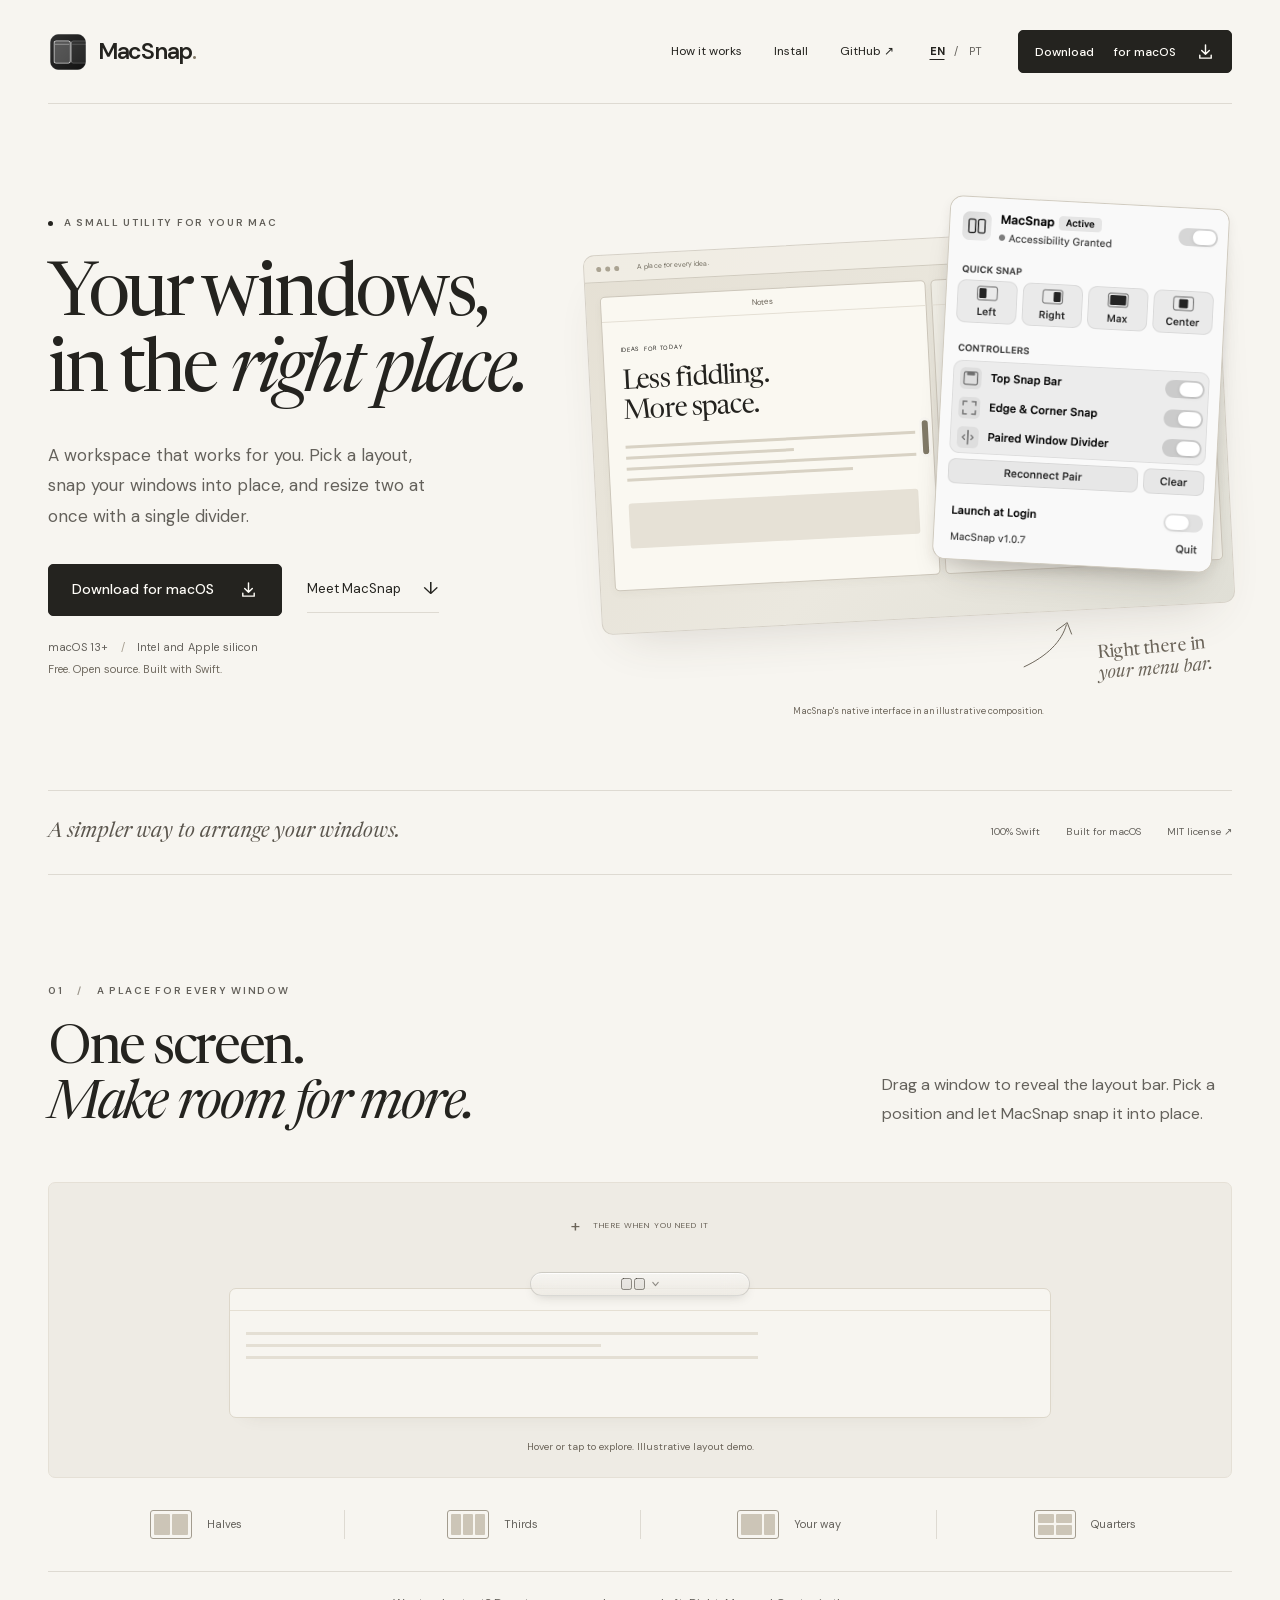
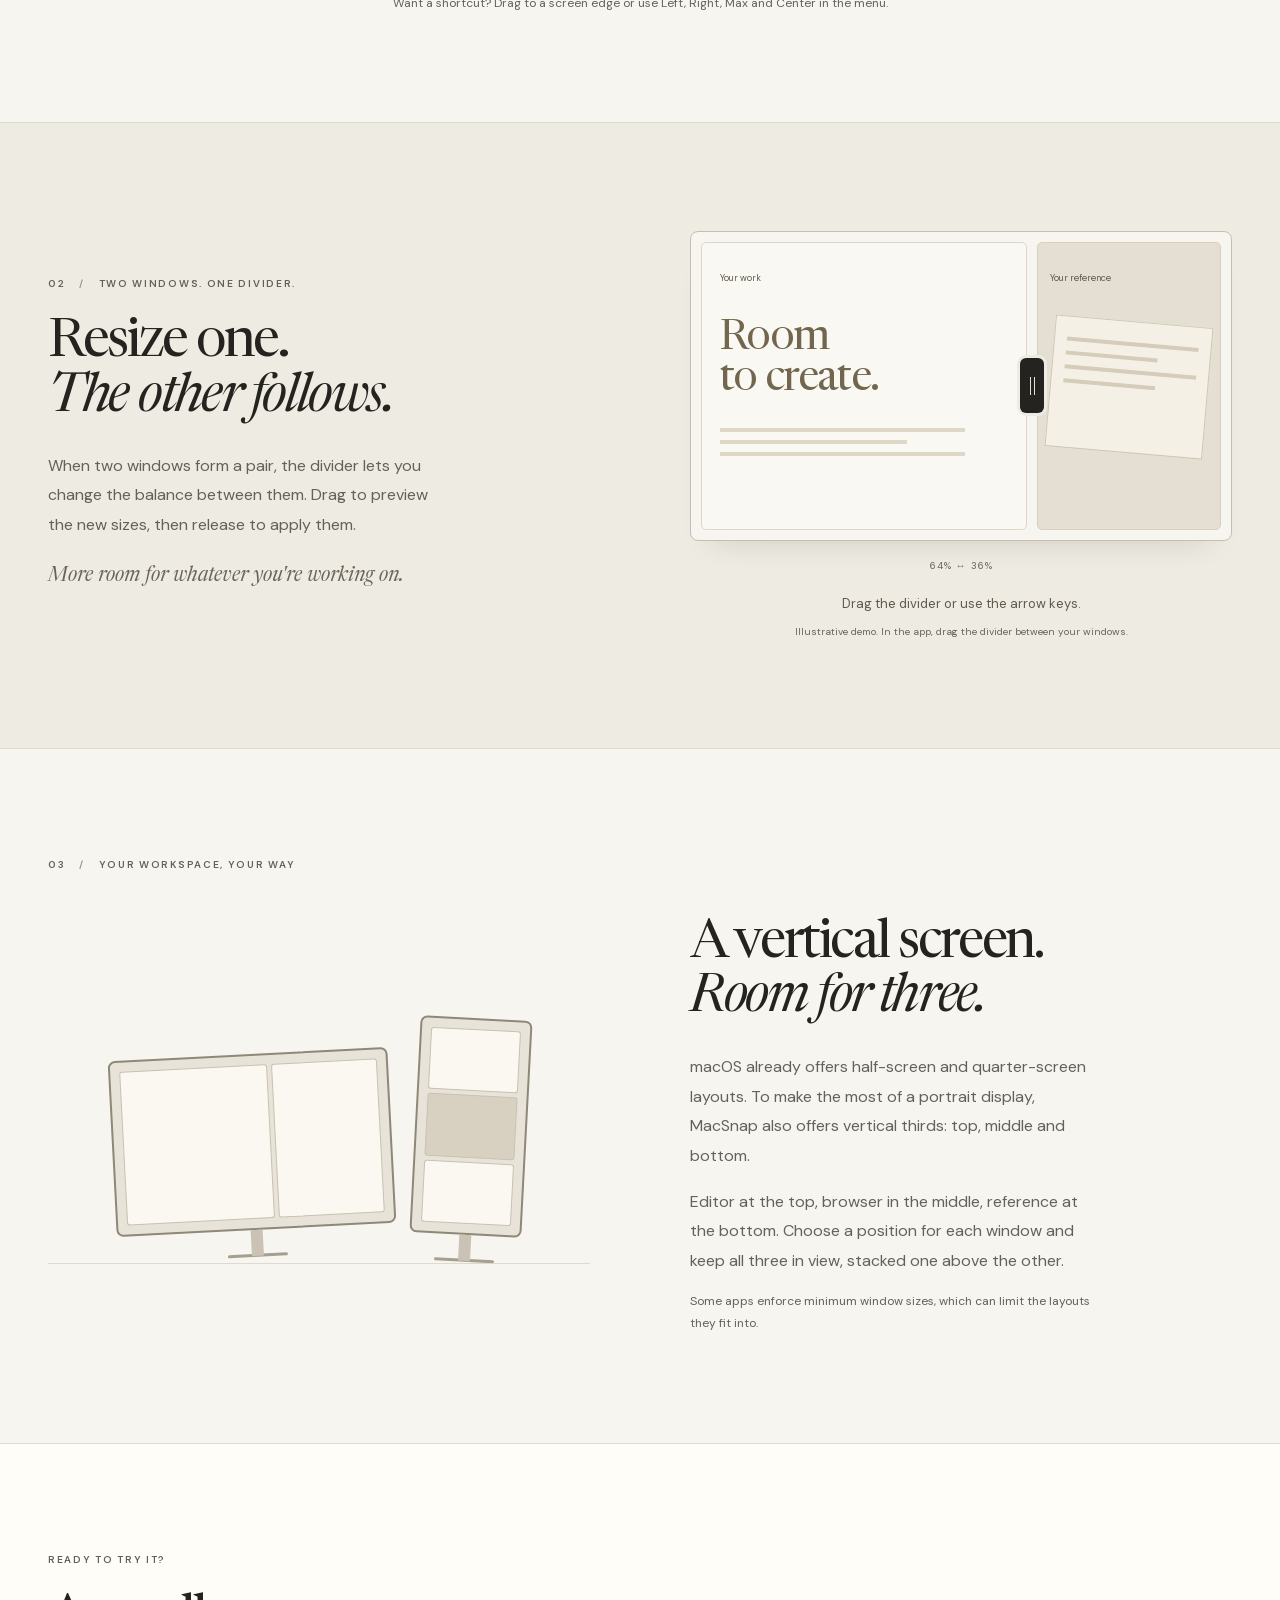
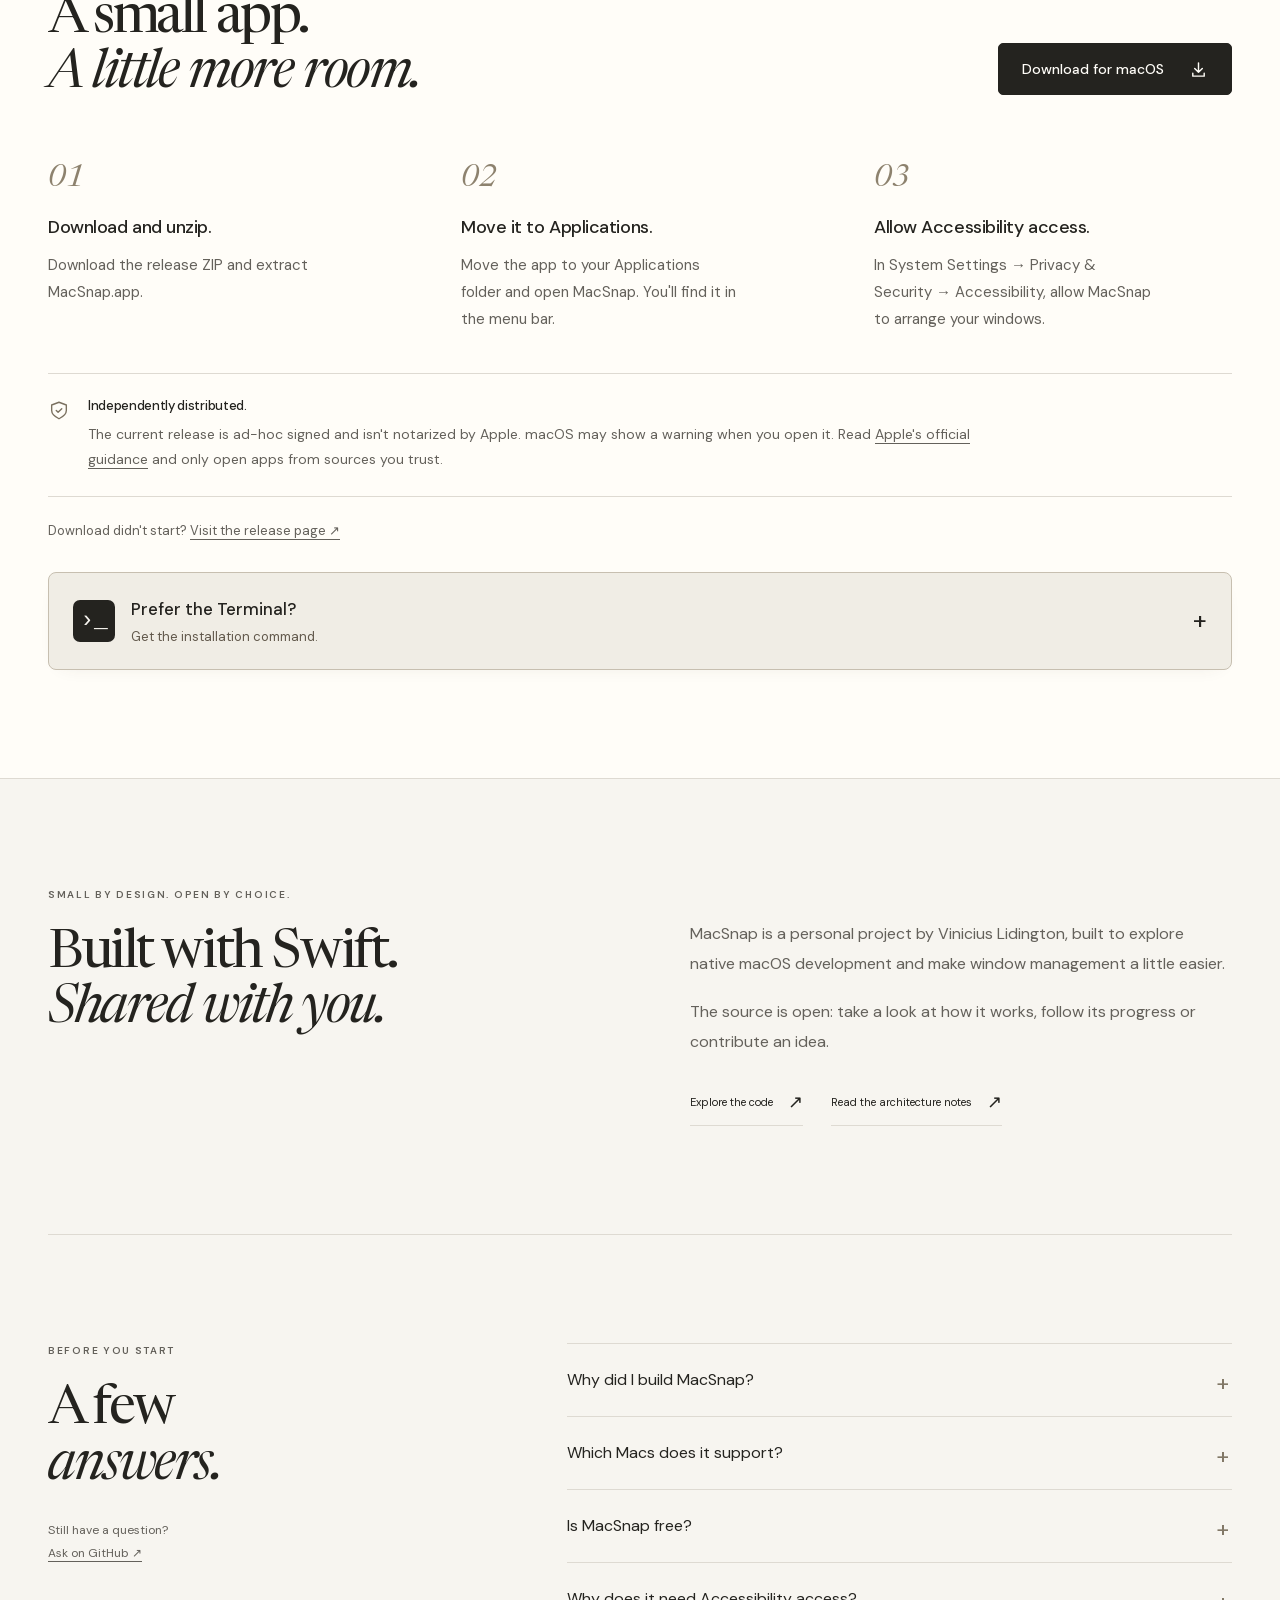
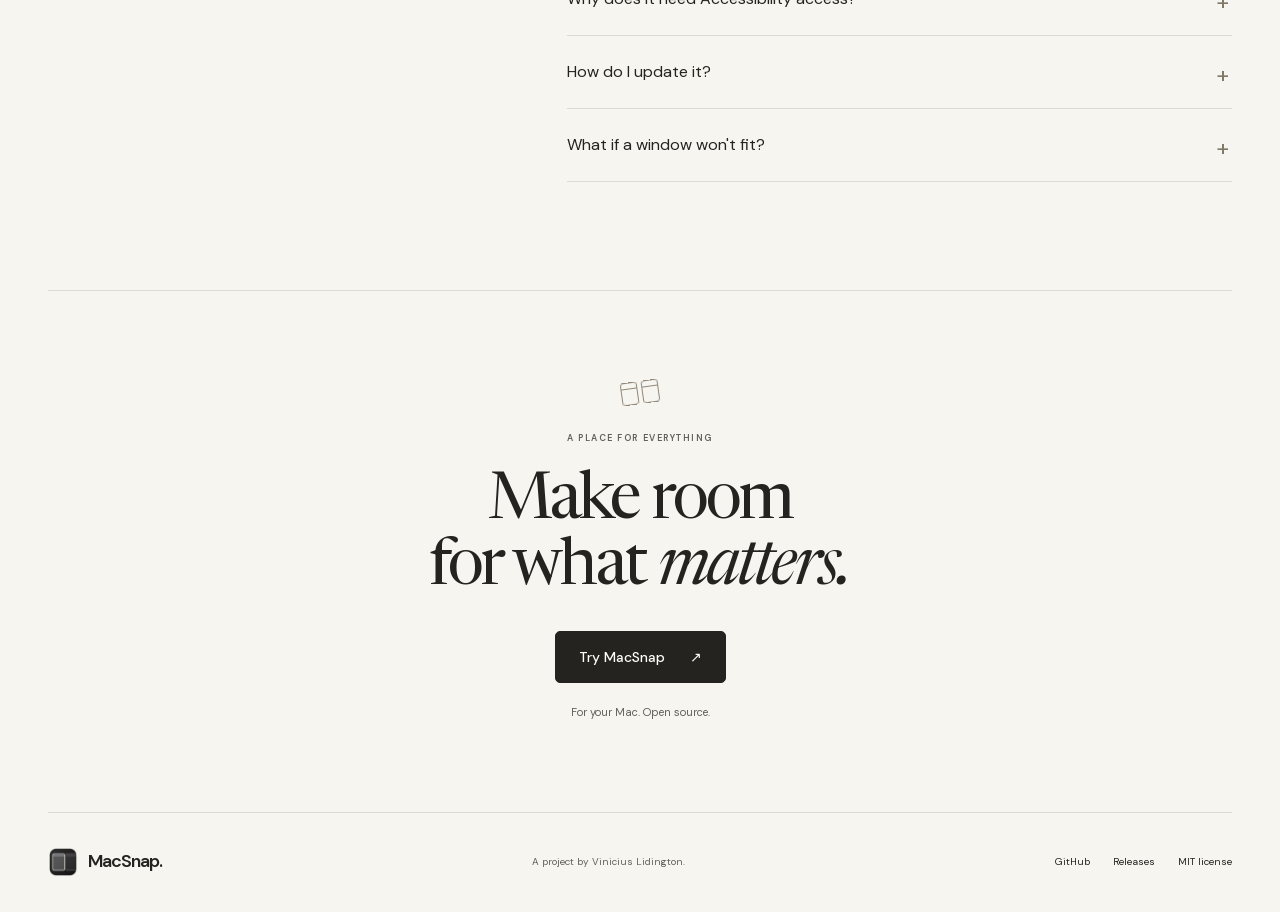
==== commit 3048bb4b: "feat: package MacSnap in a drag-to-Applications installer" ====
--- a/site/index.html
+++ b/site/index.html
@@ -472,7 +472,7 @@
               <span class="step-number">01</span>
               <h3>Download and unzip.</h3>
               <p>
-                Download the release ZIP and extract <strong>MacSnap.app</strong>.
+                Download the release ZIP and extract MacSnap.app.
               </p>
             </li>
             <li>
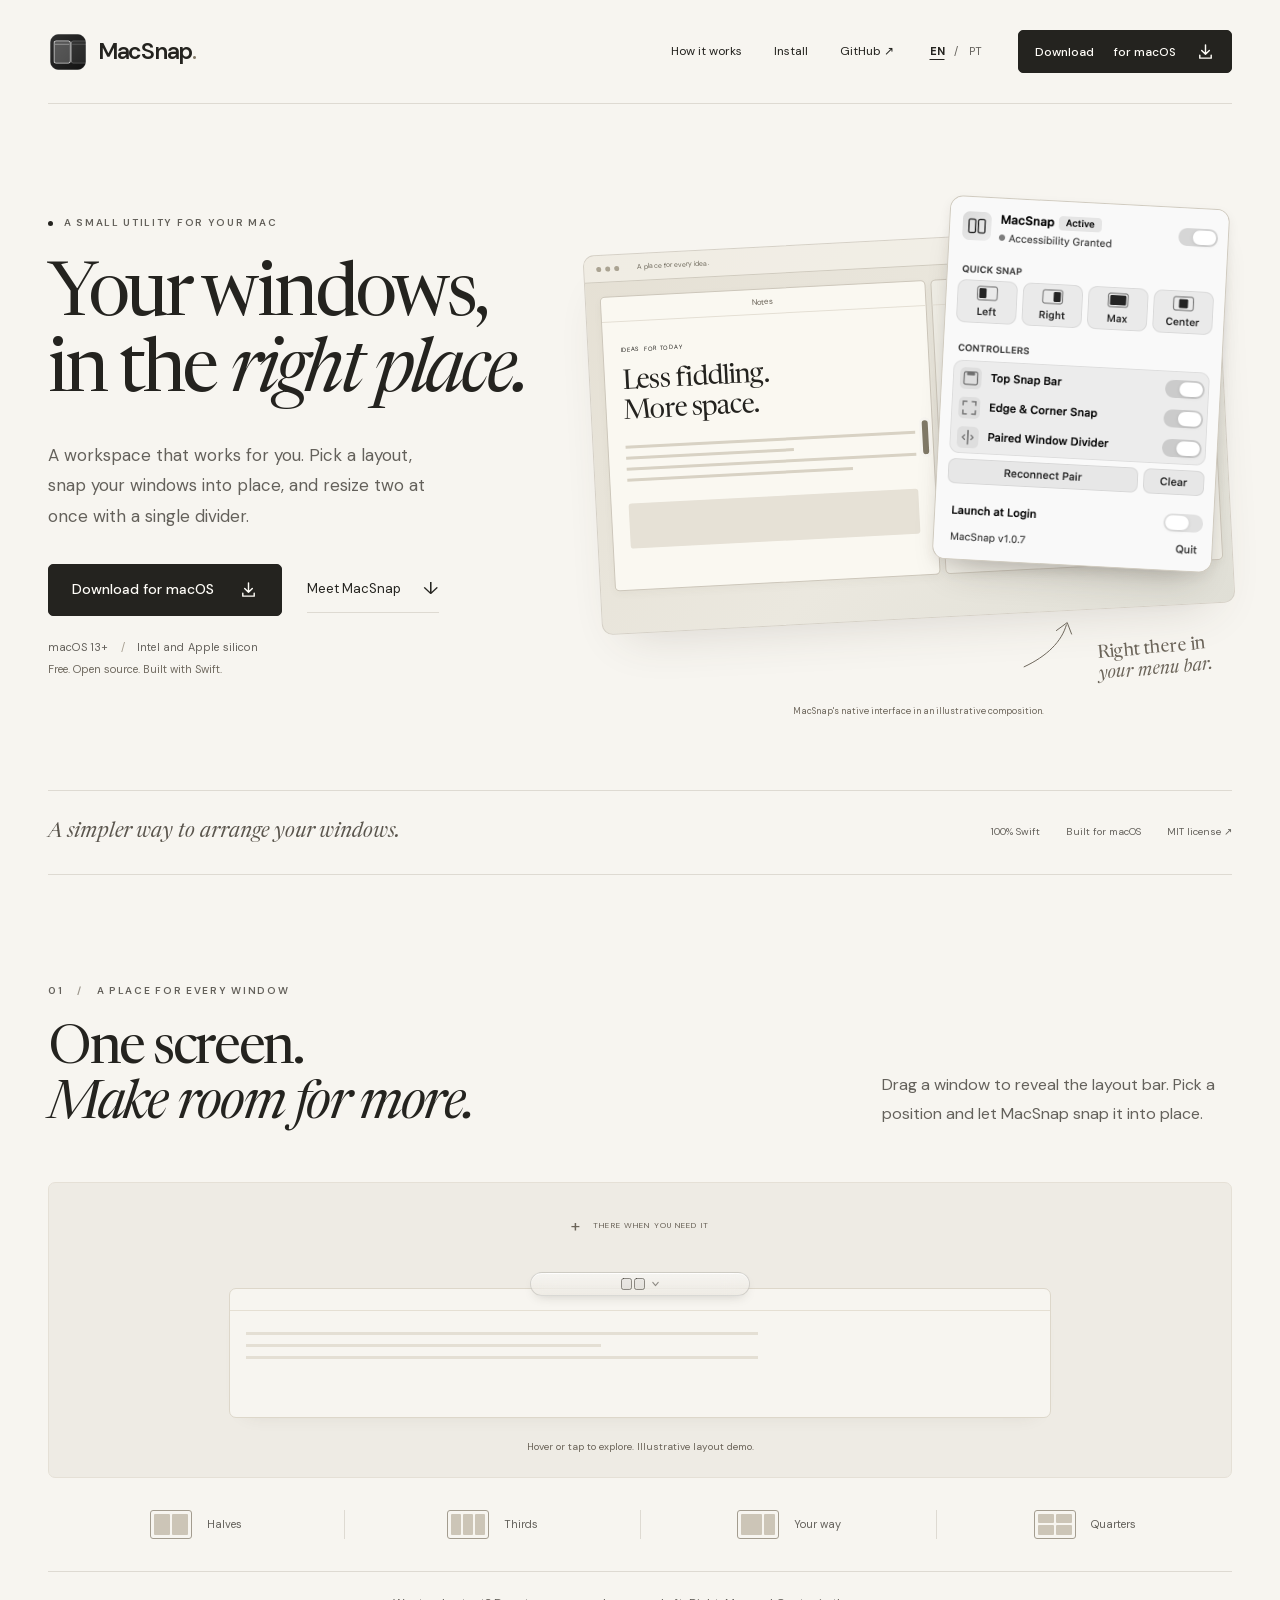
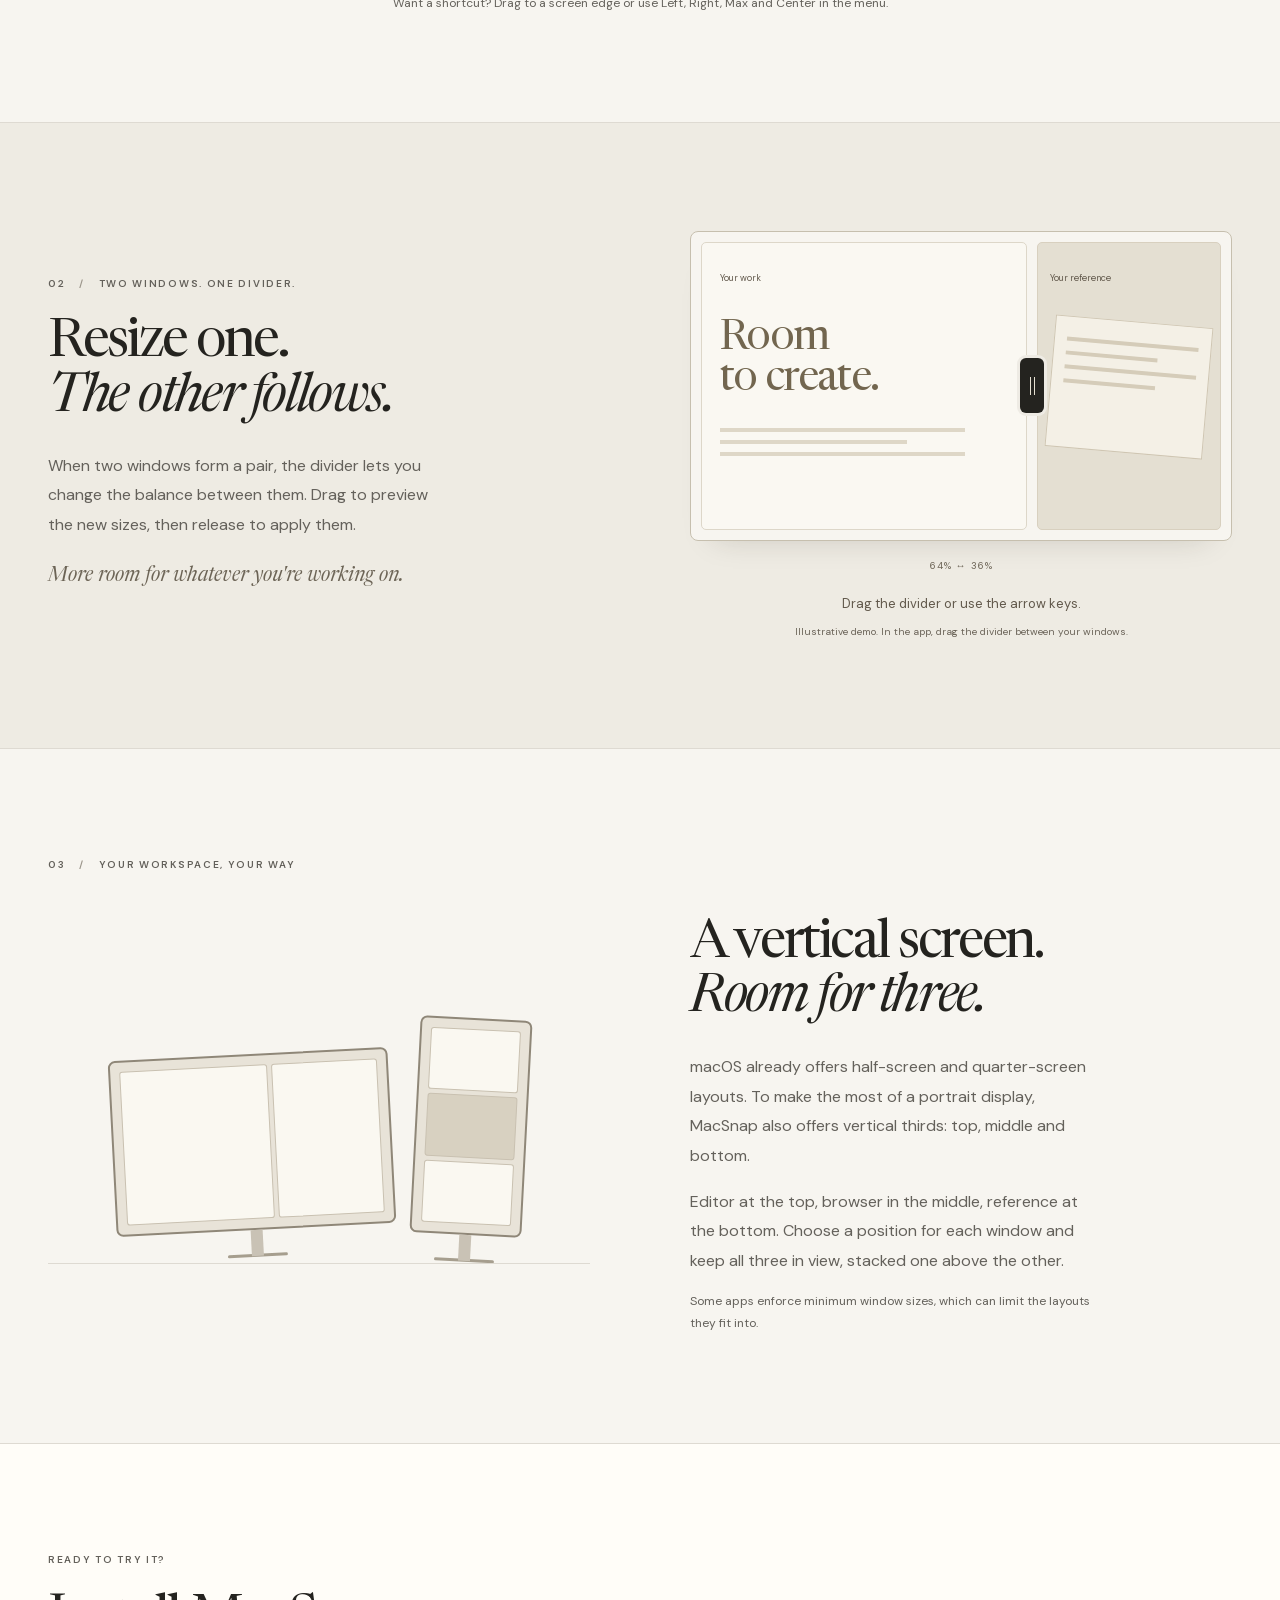
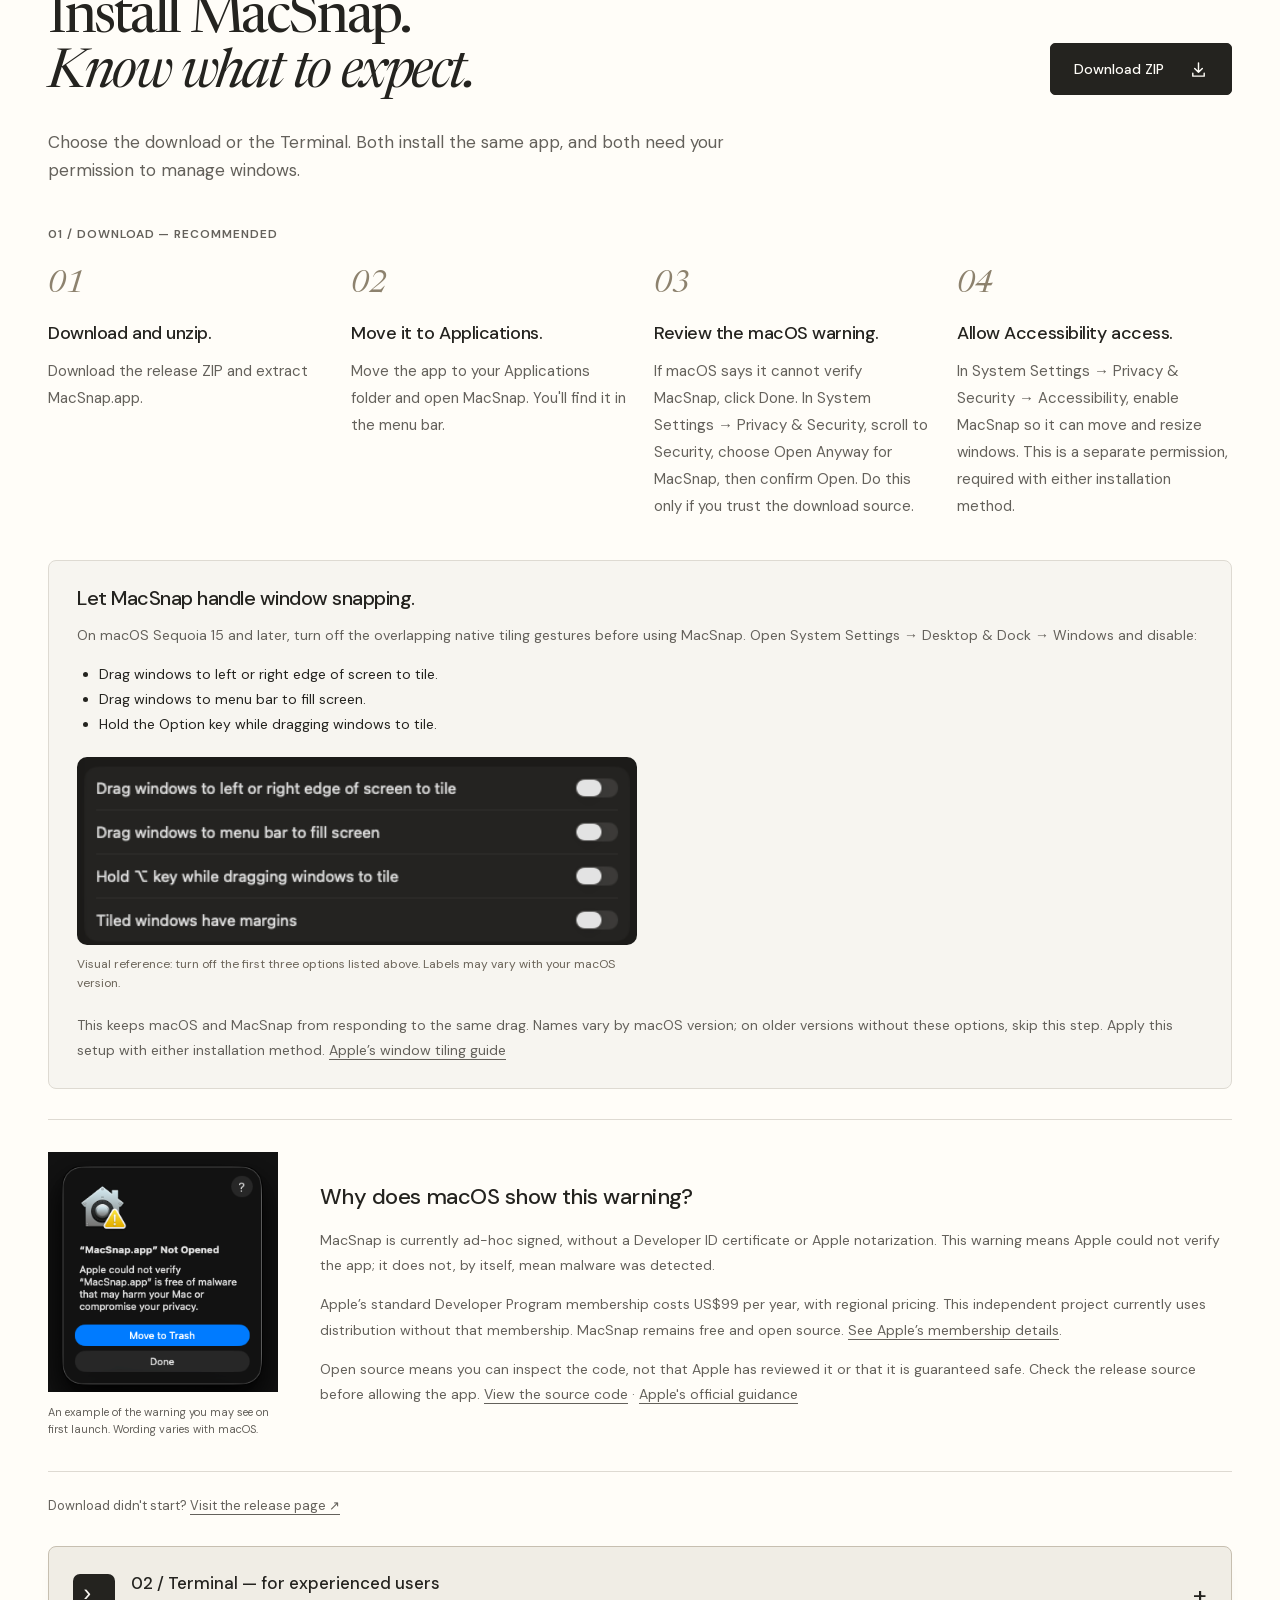
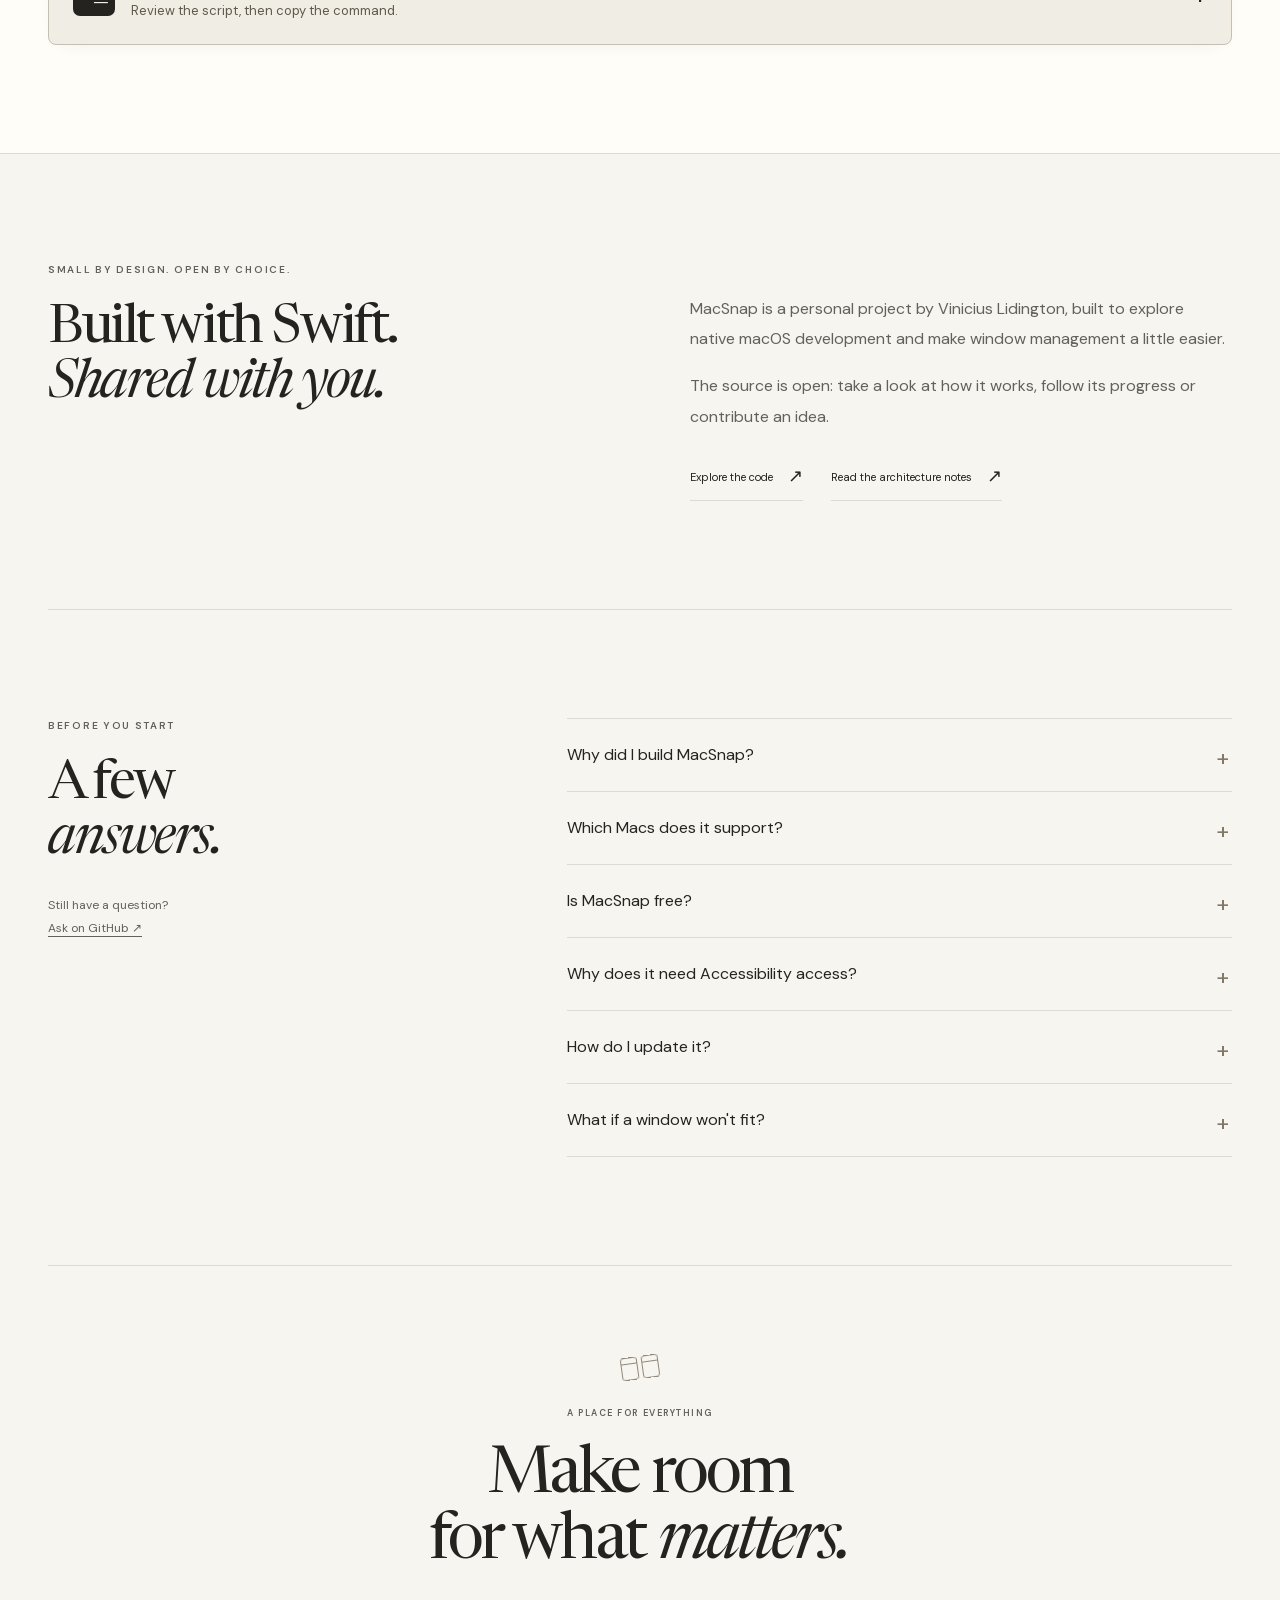
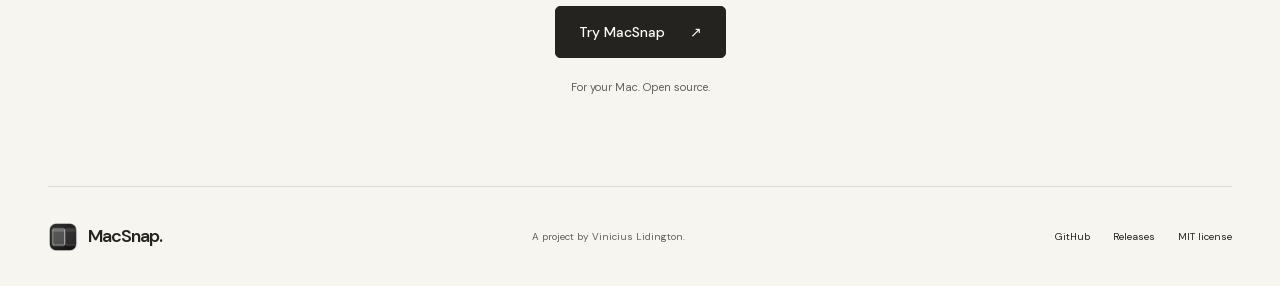
==== commit ccc3a64d: "feat: publish verified build revisions with bilingual installation guidance Keep display version 1.0" ====
--- a/site/index.html
+++ b/site/index.html
@@ -94,7 +94,7 @@
       </div>
       <a
         class="button button-small header-download" aria-label="Download for macOS"
-        href="https://github.com/viniciuslidington/MacSnap/releases/latest/download/MacSnap.app.zip"
+        href="#instalar" data-install-link
         ><span class="header-download-label">Download</span> <span class="desktop-label">for macOS</span><svg aria-hidden="true" viewBox="0 0 20 20">
           <path d="M10 3v10m-4-4 4 4 4-4M4 14v3h12v-3" /></svg></a>
     </header>
@@ -111,7 +111,7 @@
           <div class="hero-actions">
             <a
               class="button"
-              href="https://github.com/viniciuslidington/MacSnap/releases/latest/download/MacSnap.app.zip"
+              href="#instalar" data-install-link
               >Download for macOS<svg aria-hidden="true" viewBox="0 0 20 20">
                 <path d="M10 3v10m-4-4 4 4 4-4M4 14v3h12v-3" /></svg></a><a class="text-link" href="#como-funciona"
               >Meet MacSnap <span aria-hidden="true">↓</span></a>
@@ -458,15 +458,17 @@
             <div>
               <p class="eyebrow">READY TO TRY IT?</p>
               <h2 id="install-title">
-                A small app.<br /><em>A little more room.</em>
+                Install MacSnap.<br /><em>Know what to expect.</em>
               </h2>
             </div>
             <a
               class="button"
-              href="https://github.com/viniciuslidington/MacSnap/releases/latest/download/MacSnap.app.zip"
-              >Download for macOS<svg aria-hidden="true" viewBox="0 0 20 20">
+              href="https://github.com/viniciuslidington/MacSnap/releases/latest/download/MacSnap.app.zip" data-release-download
+              >Download ZIP<svg aria-hidden="true" viewBox="0 0 20 20">
                 <path d="M10 3v10m-4-4 4 4 4-4M4 14v3h12v-3" /></svg></a>
           </div>
+          <p class="install-intro">Choose the download or the Terminal. Both install the same app, and both need your permission to manage windows.</p>
+          <p class="install-route-label">01 / DOWNLOAD — RECOMMENDED</p>
           <ol class="install-steps">
             <li>
               <span class="step-number">01</span>
@@ -484,25 +486,44 @@
             </li>
             <li>
               <span class="step-number">03</span>
+              <h3>Review the macOS warning.</h3>
+              <p>If macOS says it cannot verify MacSnap, click Done. In System Settings → Privacy &amp; Security, scroll to Security, choose Open Anyway for MacSnap, then confirm Open. Do this only if you trust the download source.</p>
+            </li>
+            <li>
+              <span class="step-number">04</span>
               <h3>Allow Accessibility access.</h3>
               <p>
-                In System Settings → Privacy &amp; Security → Accessibility, allow MacSnap to arrange your windows.
+                In System Settings → Privacy &amp; Security → Accessibility, enable MacSnap so it can move and resize windows. This is a separate permission, required with either installation method.
               </p>
             </li>
           </ol>
+          <aside class="native-tiling-note" aria-labelledby="native-tiling-title">
+            <h3 id="native-tiling-title">Let MacSnap handle window snapping.</h3>
+            <p>On macOS Sequoia 15 and later, turn off the overlapping native tiling gestures before using MacSnap. Open System Settings → Desktop &amp; Dock → Windows and disable:</p>
+            <ul>
+              <li>Drag windows to left or right edge of screen to tile.</li>
+              <li>Drag windows to menu bar to fill screen.</li>
+              <li>Hold the Option key while dragging windows to tile.</li>
+            </ul>
+            <figure class="native-tiling-example">
+              <img src="assets/macos-window-tiling-settings.png" width="472" height="158"
+                   loading="lazy" alt="macOS window tiling settings in English, with the edge, menu bar, Option-drag and tiled-window margin switches turned off." />
+              <figcaption>Visual reference: turn off the first three options listed above. Labels may vary with your macOS version.</figcaption>
+            </figure>
+            <p>This keeps macOS and MacSnap from responding to the same drag. Names vary by macOS version; on older versions without these options, skip this step. Apply this setup with either installation method. <a href="https://support.apple.com/en-us/guide/mac-help/mchl118087b0/mac">Apple’s window tiling guide</a></p>
+          </aside>
           <aside class="installation-note" aria-labelledby="install-note-title">
-            <svg aria-hidden="true" viewBox="0 0 24 24">
-              <path d="M12 3 4 6v6c0 5 8 9 8 9s8-4 8-9V6l-8-3Z" />
-              <path d="m9 12 2 2 4-4" />
-            </svg>
-            <div>
-              <h3 id="install-note-title">Independently distributed.</h3>
-              <p>
-                The current release is ad-hoc signed and isn&#x27;t notarized by Apple. macOS may show a warning when you open it. Read
-                <a href="https://support.apple.com/en-us/102445"
-                  >Apple&#x27;s official guidance</a>
-                and only open apps from sources you trust.
-              </p>
+            <figure class="gatekeeper-example">
+              <img src="assets/macos-open-warning.png" width="300" height="313"
+                   loading="lazy" alt="macOS warning: Apple could not verify that MacSnap.app is free of malware. Buttons: Move to Trash and Done." />
+              <figcaption>An example of the warning you may see on first launch. Wording varies with macOS.</figcaption>
+            </figure>
+            <div class="installation-explanation">
+              <h3 id="install-note-title">Why does macOS show this warning?</h3>
+              <p>MacSnap is currently ad-hoc signed, without a Developer ID certificate or Apple notarization. This warning means Apple could not verify the app; it does not, by itself, mean malware was detected.</p>
+              <p>Apple’s standard Developer Program membership costs US$99 per year, with regional pricing. This independent project currently uses distribution without that membership. MacSnap remains free and open source. <a href="https://developer.apple.com/programs/enroll/">See Apple’s membership details</a>.</p>
+              <p>Open source means you can inspect the code, not that Apple has reviewed it or that it is guaranteed safe. Check the release source before allowing the app. <a href="https://github.com/viniciuslidington/MacSnap">View the source code</a> ·
+                <a href="https://support.apple.com/en-us/102445">Apple&#x27;s official guidance</a></p>
             </div>
           </aside>
           <p class="release-fallback">
@@ -511,20 +532,21 @@
               href="https://github.com/viniciuslidington/MacSnap/releases/latest"
               >Visit the release page <span aria-hidden="true">↗</span></a>
           </p>
-          <details class="terminal-install">
+          <details class="terminal-install" id="terminal-install">
             <summary>
               <span class="terminal-icon" aria-hidden="true">›_</span>
               <span
-                ><strong>Prefer the Terminal?</strong><span class="terminal-subtitle"
-                  >Get the installation command.</span></span>
+                ><strong>02 / Terminal — for experienced users</strong><span class="terminal-subtitle"
+                  >Review the script, then copy the command.</span></span>
               <span class="terminal-chevron" aria-hidden="true">+</span>
             </summary>
             <p>
-              The installer downloads the app, sets up launch at login and opens Accessibility settings. You can
+              This command downloads and runs our installer. It installs the latest release in Applications, configures launch at login and opens Accessibility settings. If no release can be downloaded, it attempts to build from source. Before running it,
               <a
                 href="https://github.com/viniciuslidington/MacSnap/blob/main/install.sh"
                 >read the script before running it</a>.
             </p>
+            <p>Downloads through curl may not receive the same quarantine marking as browser downloads, so the first-launch warning can differ. This is not notarization or a guarantee of warning-free installation. Accessibility permission is still required; the installer does not disable Gatekeeper or remove quarantine attributes.</p>
             <div class="code-box">
               <!-- prettier-ignore -->
               <code id="install-command">/bin/bash -c "$(curl -fsSL https://raw.githubusercontent.com/viniciuslidington/MacSnap/main/install.sh)"</code>
@@ -533,6 +555,7 @@
               </button>
             </div>
             <p class="copy-status" role="status" aria-live="polite"></p>
+            <p>After installation, look for MacSnap in the menu bar. If snapping stops after an update, remove the old MacSnap entry in Accessibility and add /Applications/MacSnap.app again.</p>
           </details>
         </div>
       </section>
@@ -641,7 +664,7 @@
         </h2>
         <a
           class="button"
-          href="https://github.com/viniciuslidington/MacSnap/releases/latest/download/MacSnap.app.zip"
+          href="#instalar" data-install-link
           >Try MacSnap <span aria-hidden="true">↗</span></a>
         <p>For your Mac. Open source.</p>
       </section>
--- a/site/styles.css
+++ b/site/styles.css
@@ -2396,3 +2396,80 @@
   display: inline-block;
   padding-block: 6px;
 }
+
+/* Installation: one download destination, with both permission steps in view. */
+.install-intro {
+  max-width: 700px;
+  margin-top: 26px;
+}
+.install-route-label {
+  margin-top: 40px;
+  font-size: 12px;
+  font-weight: 600;
+  letter-spacing: .08em;
+}
+.install-steps {
+  grid-template-columns: repeat(4, minmax(0, 1fr));
+  gap: 28px;
+  margin-top: 26px;
+}
+.installation-note {
+  align-items: center;
+  gap: 42px;
+  padding-block: 32px;
+}
+.gatekeeper-example {
+  flex: 0 0 230px;
+  margin: 0;
+}
+.gatekeeper-example img {
+  display: block;
+  width: 100%;
+  height: auto;
+}
+.gatekeeper-example figcaption {
+  margin-top: 12px;
+  font-size: 11px;
+  line-height: 1.6;
+  color: var(--muted);
+}
+.installation-explanation h3 {
+  font-size: 22px;
+  line-height: 1.3;
+  margin-bottom: 16px;
+}
+.installation-explanation p + p {
+  margin-top: 14px;
+}
+.installation-explanation p {
+  font-size: 14px;
+}
+@media (max-width: 1000px) and (min-width: 701px) {
+  .install-steps { grid-template-columns: repeat(2, minmax(0, 1fr)); }
+}
+@media (max-width: 700px) {
+  .installation-note { flex-direction: column; align-items: stretch; gap: 26px; }
+  .gatekeeper-example { flex: none; width: min(230px, 100%); margin-inline: auto; }
+  .installation-explanation h3 { font-size: 20px; }
+  .installation-explanation p { font-size: 13px; }
+}
+
+.native-tiling-note {
+  padding: 24px 28px;
+  margin-bottom: 30px;
+  border: 1px solid var(--line);
+  border-radius: 8px;
+  background: var(--paper);
+}
+.native-tiling-note h3 { font-size: 20px; margin-bottom: 12px; }
+.native-tiling-note p, .native-tiling-note li { font-size: 14px; line-height: 1.8; }
+.native-tiling-note ul { padding-left: 22px; margin-block: 14px; }
+@media (max-width: 700px) {
+  .native-tiling-note { padding: 20px; }
+  .native-tiling-note h3 { font-size: 18px; }
+  .native-tiling-note p, .native-tiling-note li { font-size: 13px; }
+}
+
+.native-tiling-example { margin: 20px 0; max-width: 560px; }
+.native-tiling-example img { display: block; width: 100%; height: auto; border-radius: 10px; }
+.native-tiling-example figcaption { margin-top: 10px; font-size: 12px; line-height: 1.6; }
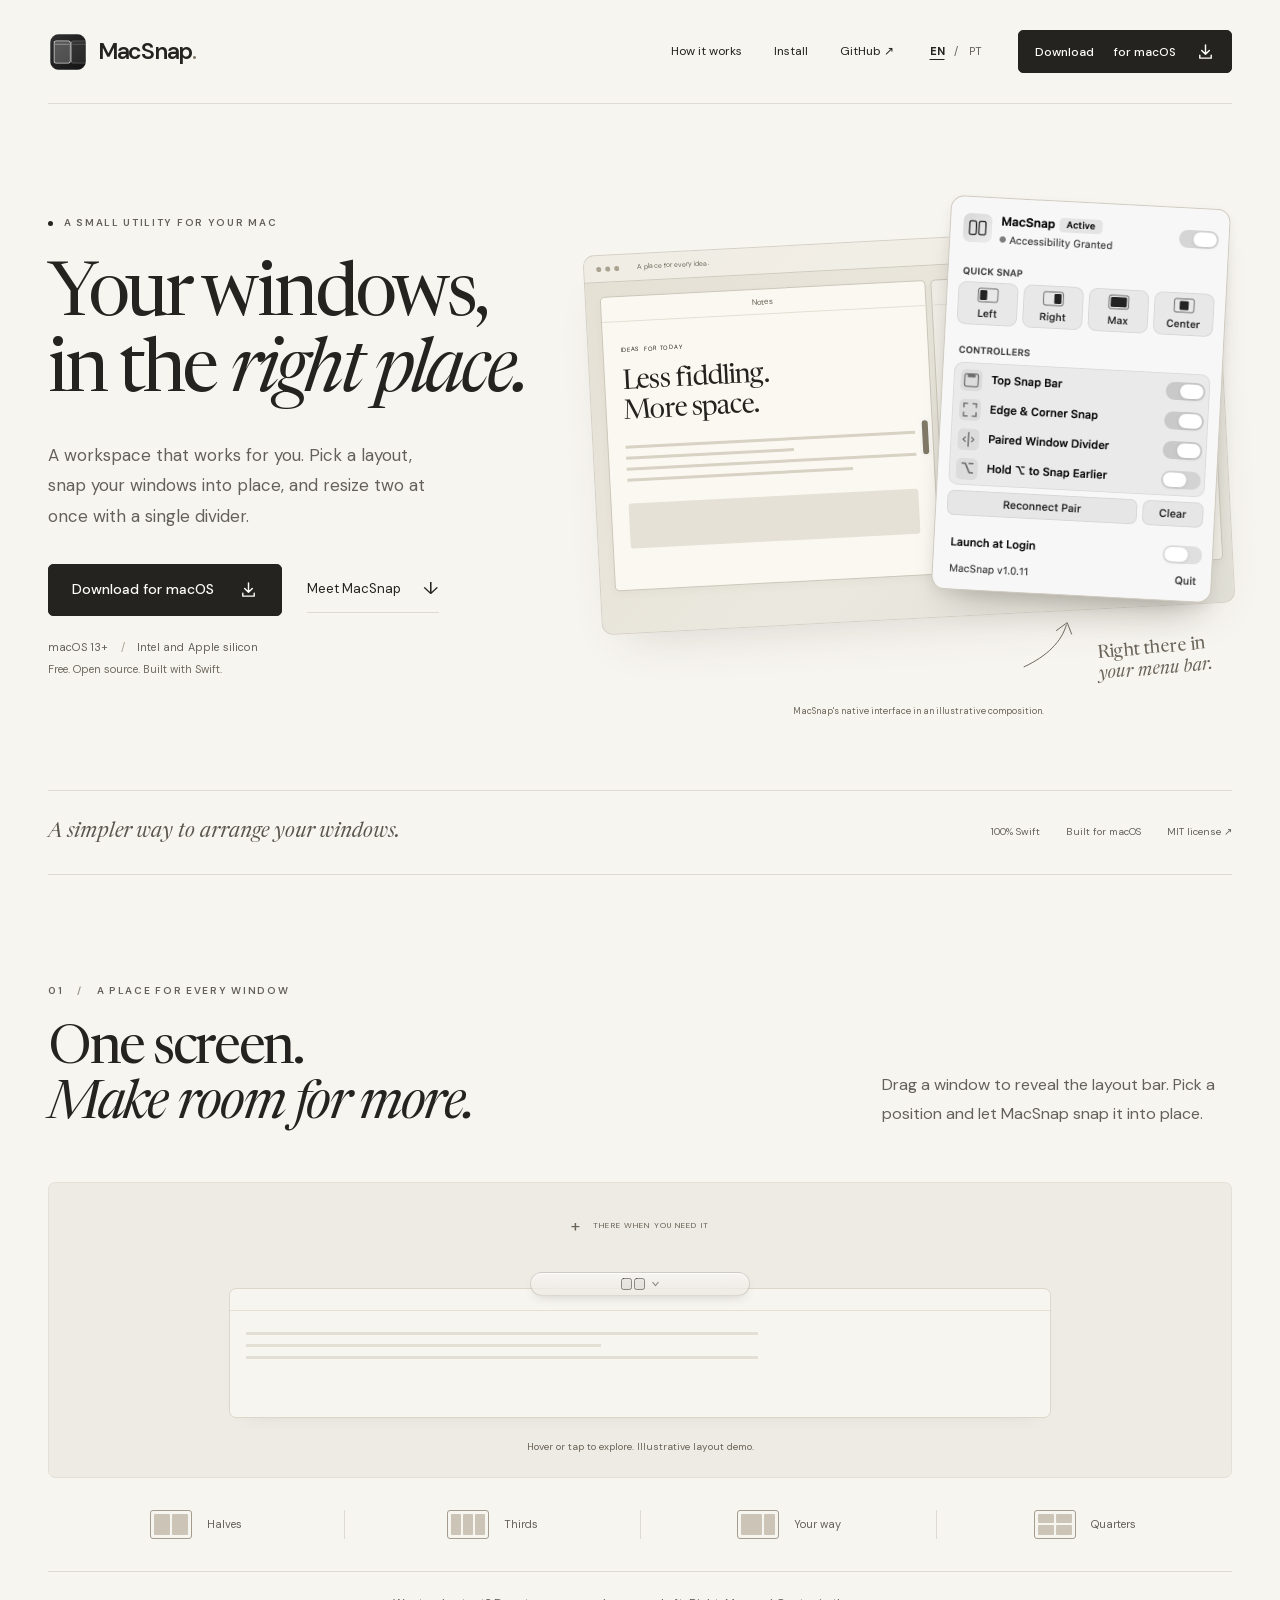
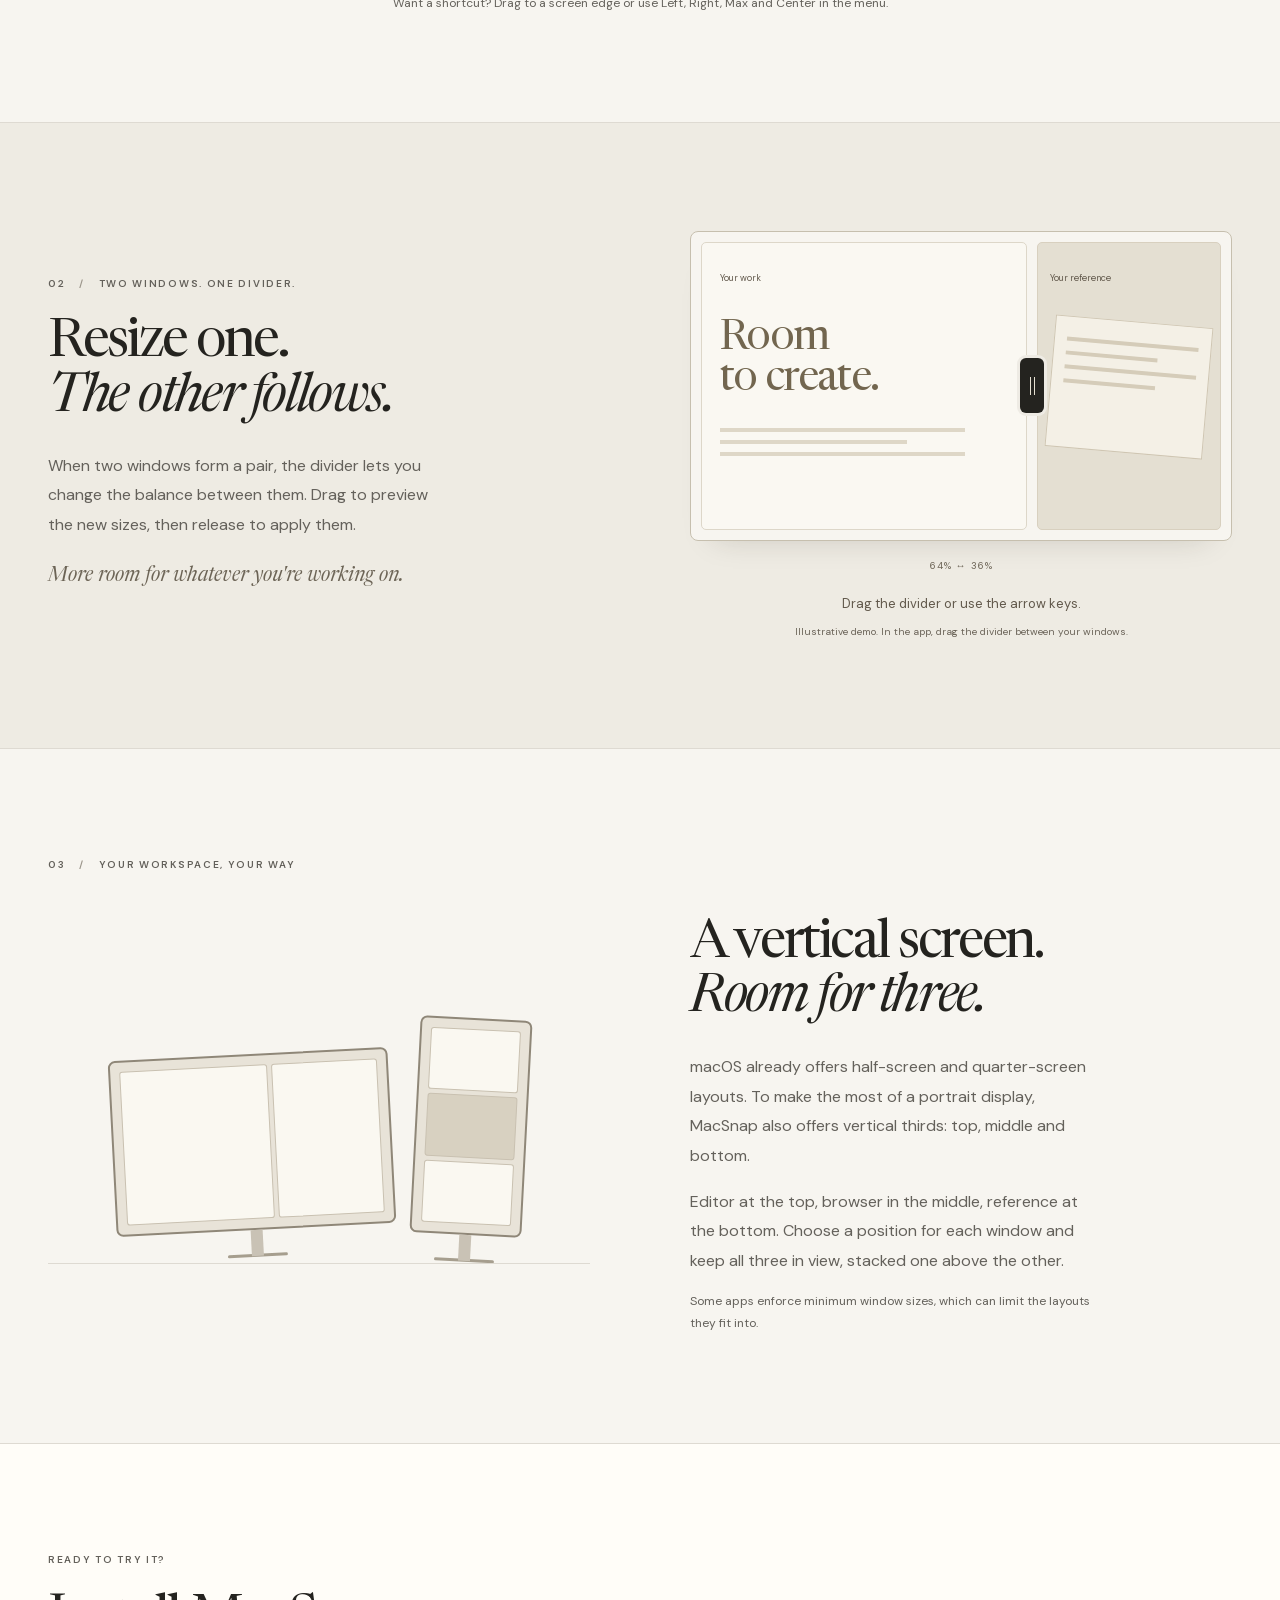
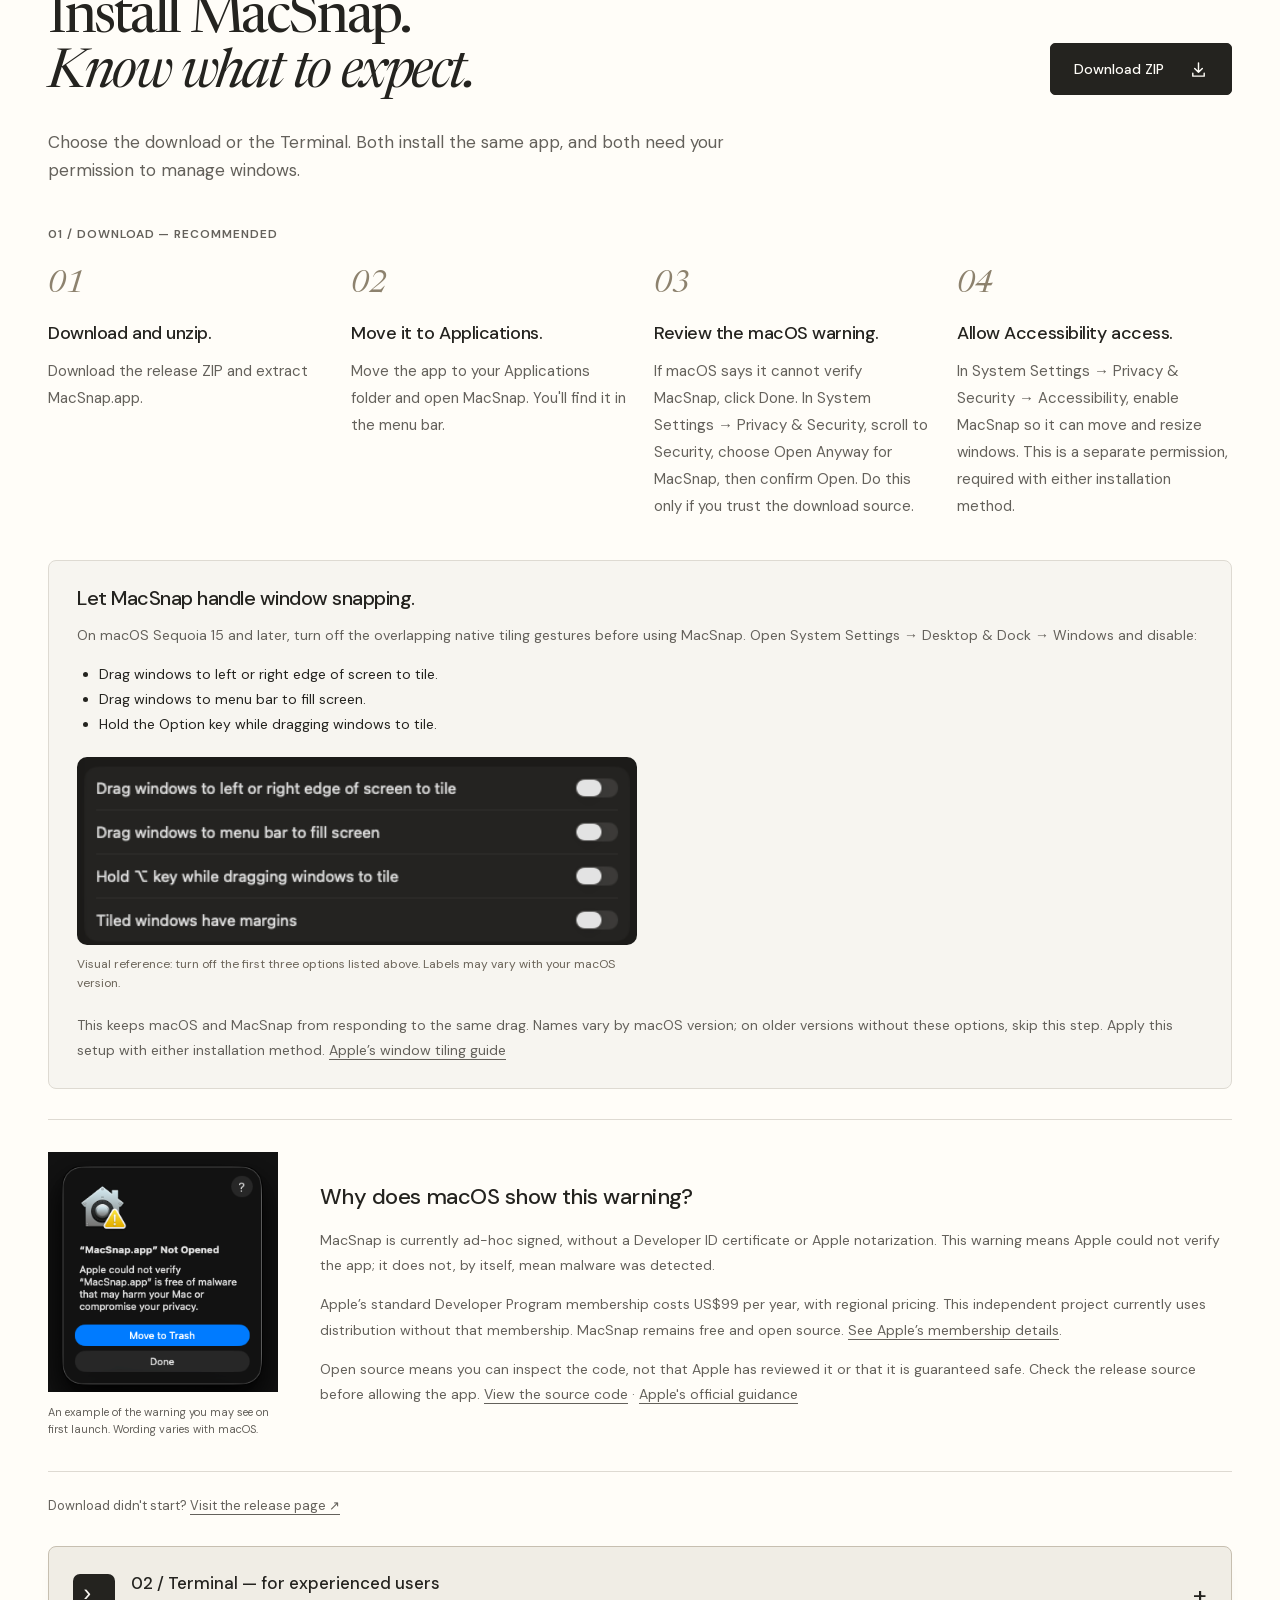
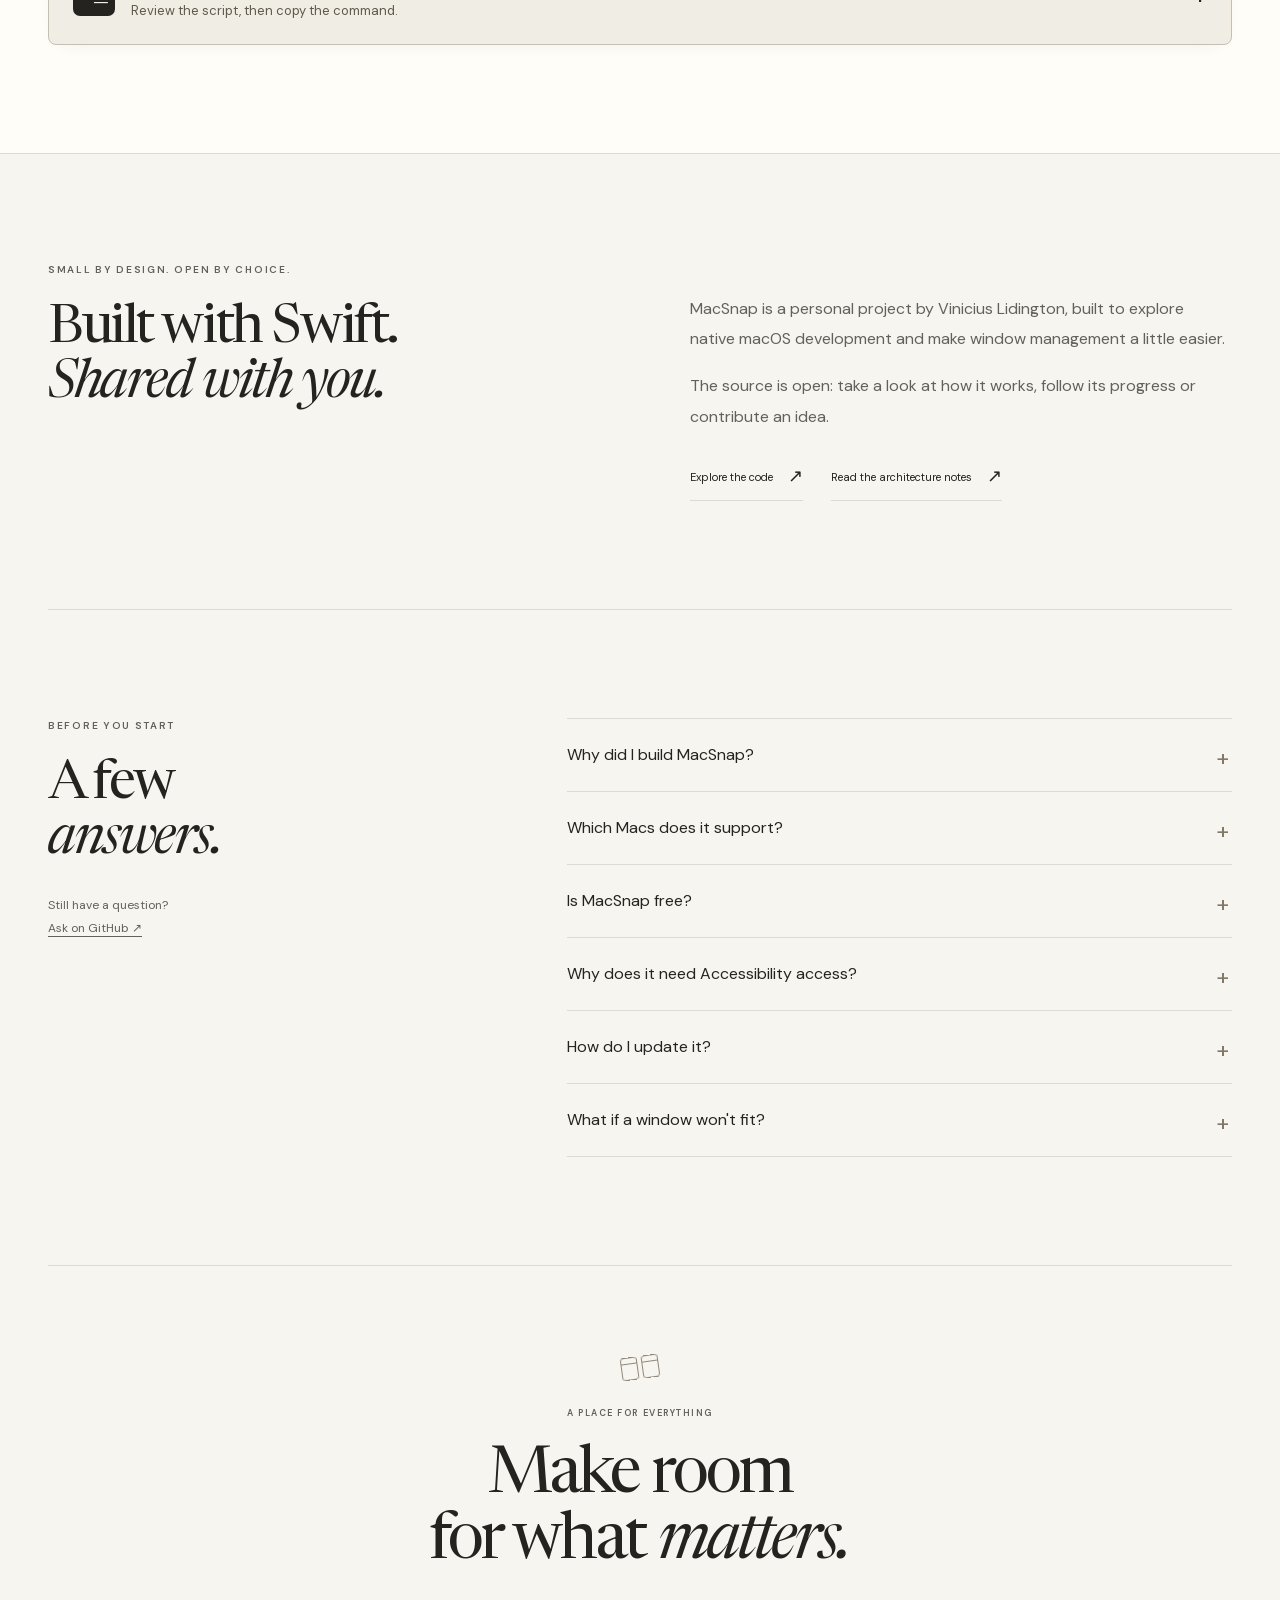
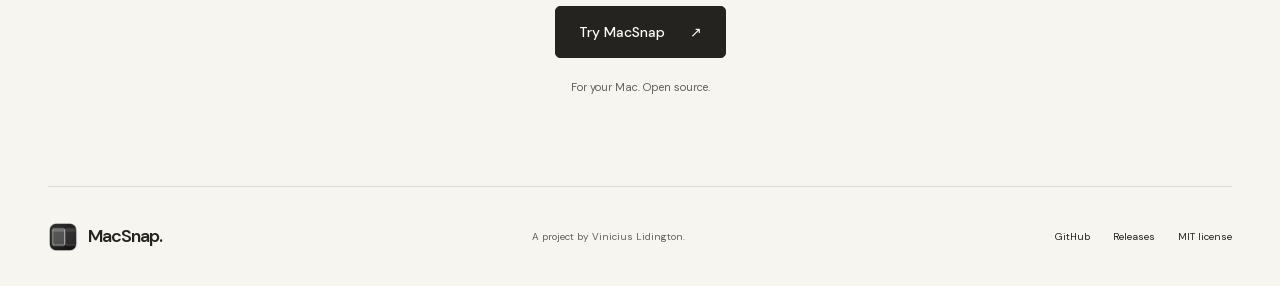
==== commit 3583788b: "docs: refresh website menu preview for Option snapping Render current native sections and version me" ====
--- a/site/index.html
+++ b/site/index.html
@@ -146,10 +146,10 @@
           </div>
           <div class="native-menu">
             <img
-              src="assets/menu-native.png"
+              src="assets/menu-native.png?v=1.0.11-build.12"
               width="620"
-              height="808"
-              alt="MacSnap&#x27;s native controls: Left, Right, Max and Center Quick Snap actions, plus layout, snapping and paired divider options."
+              height="874"
+              alt="MacSnap&#x27;s native controls: Quick Snap actions, layout bar, edge snapping, paired resizing and the Hold Option to Snap Earlier switch."
               fetchpriority="high"
             />
           </div>
